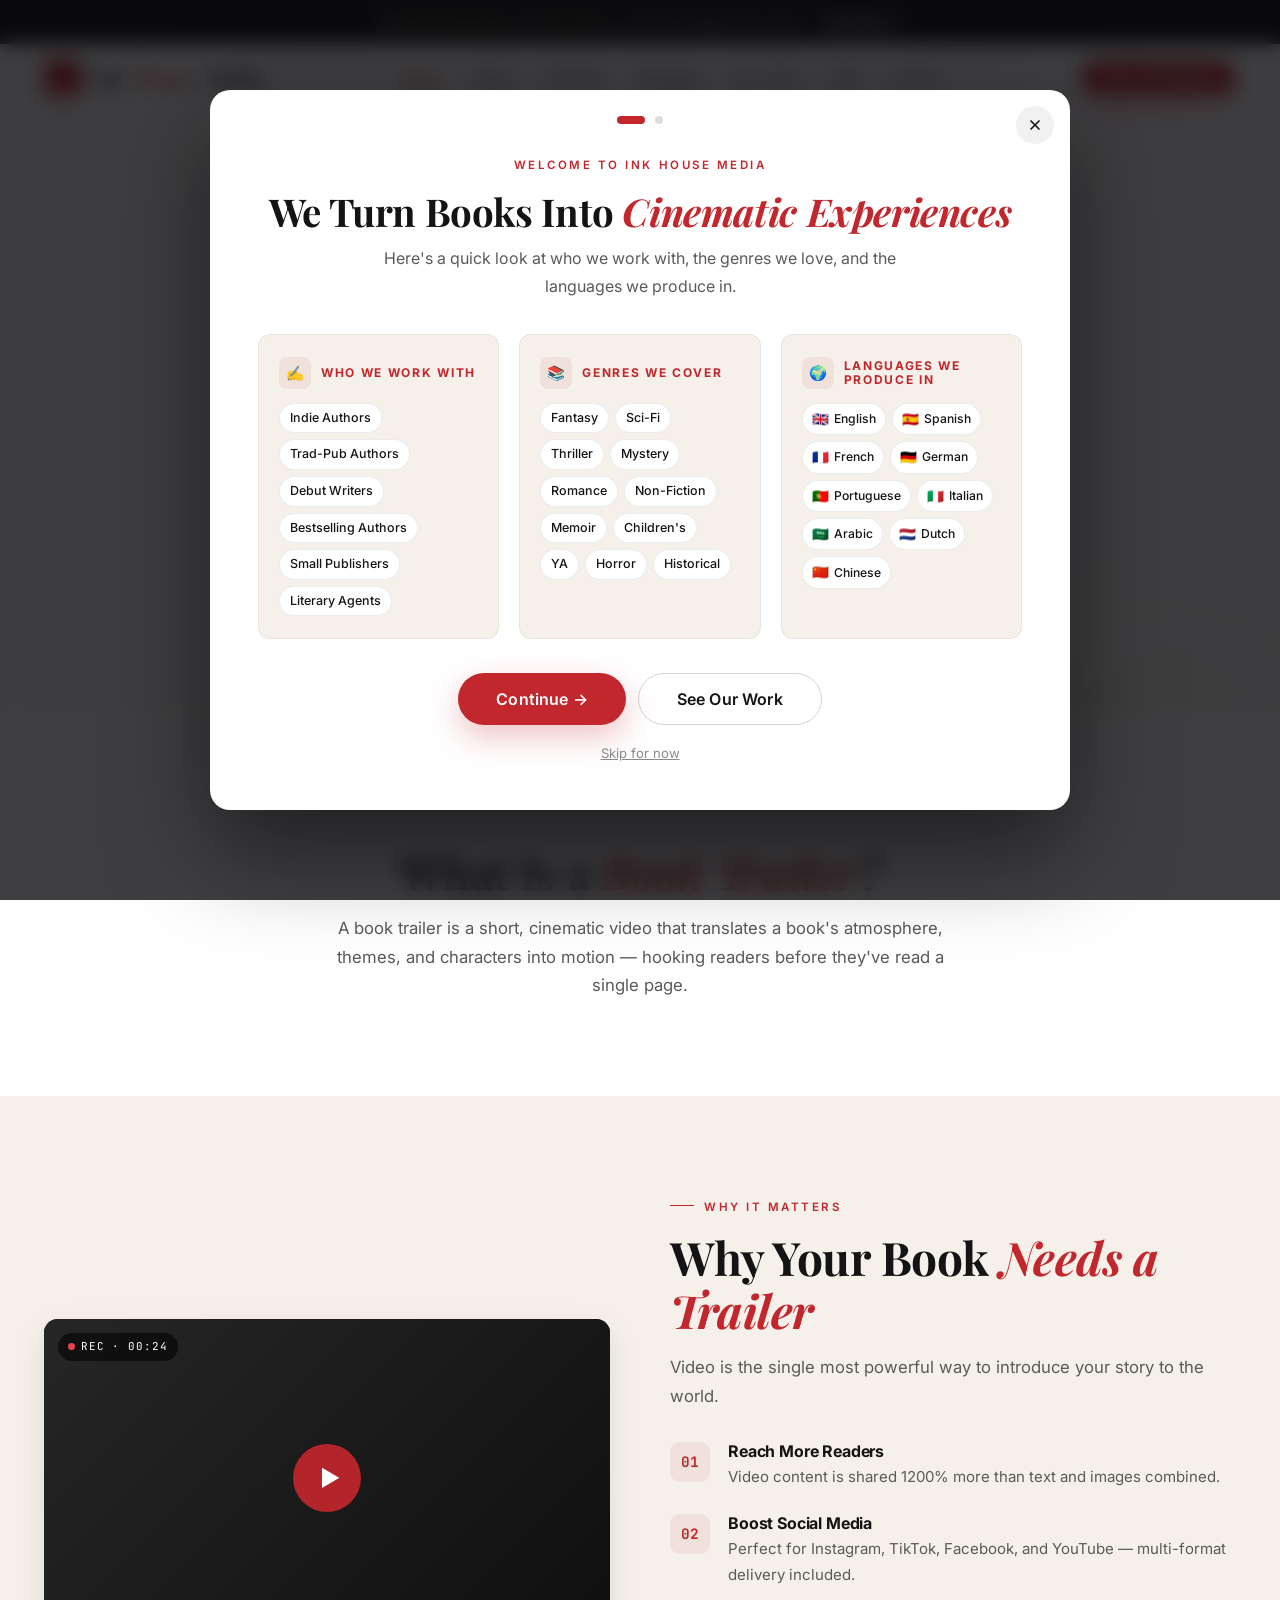
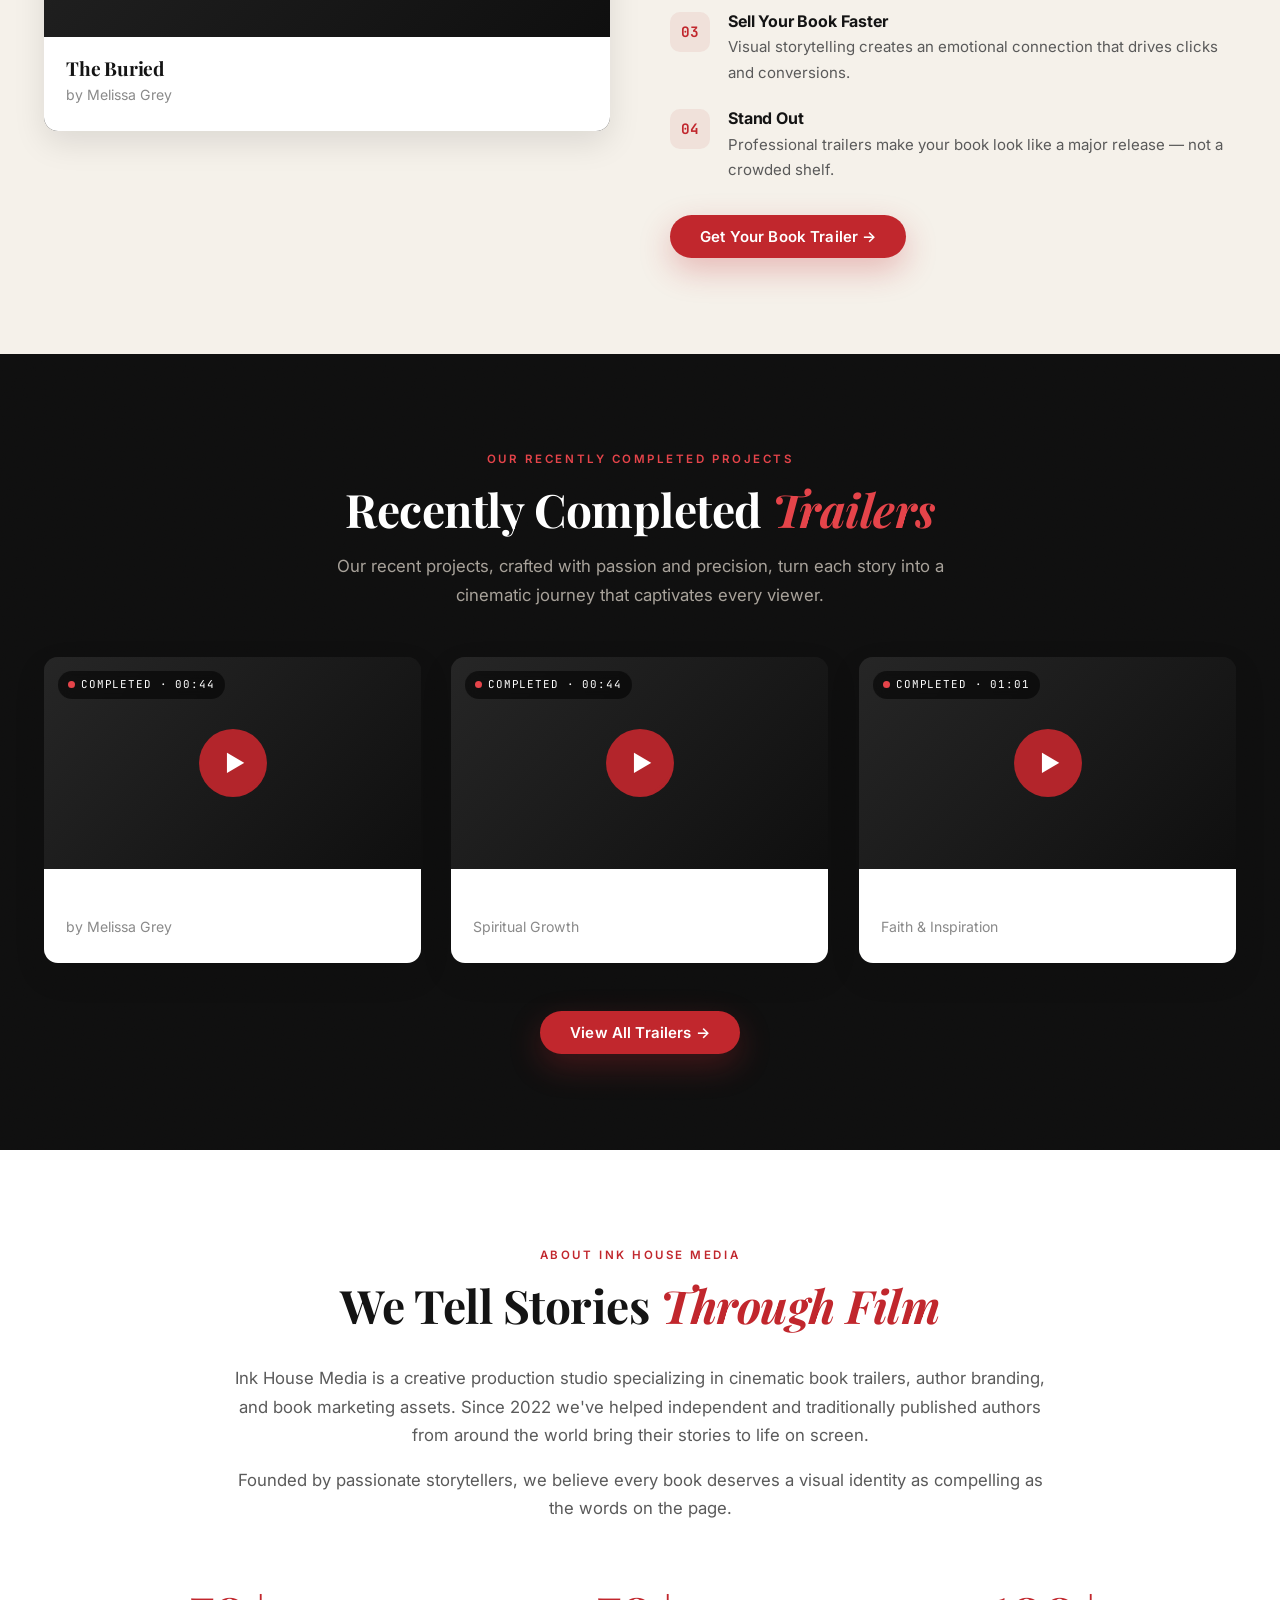
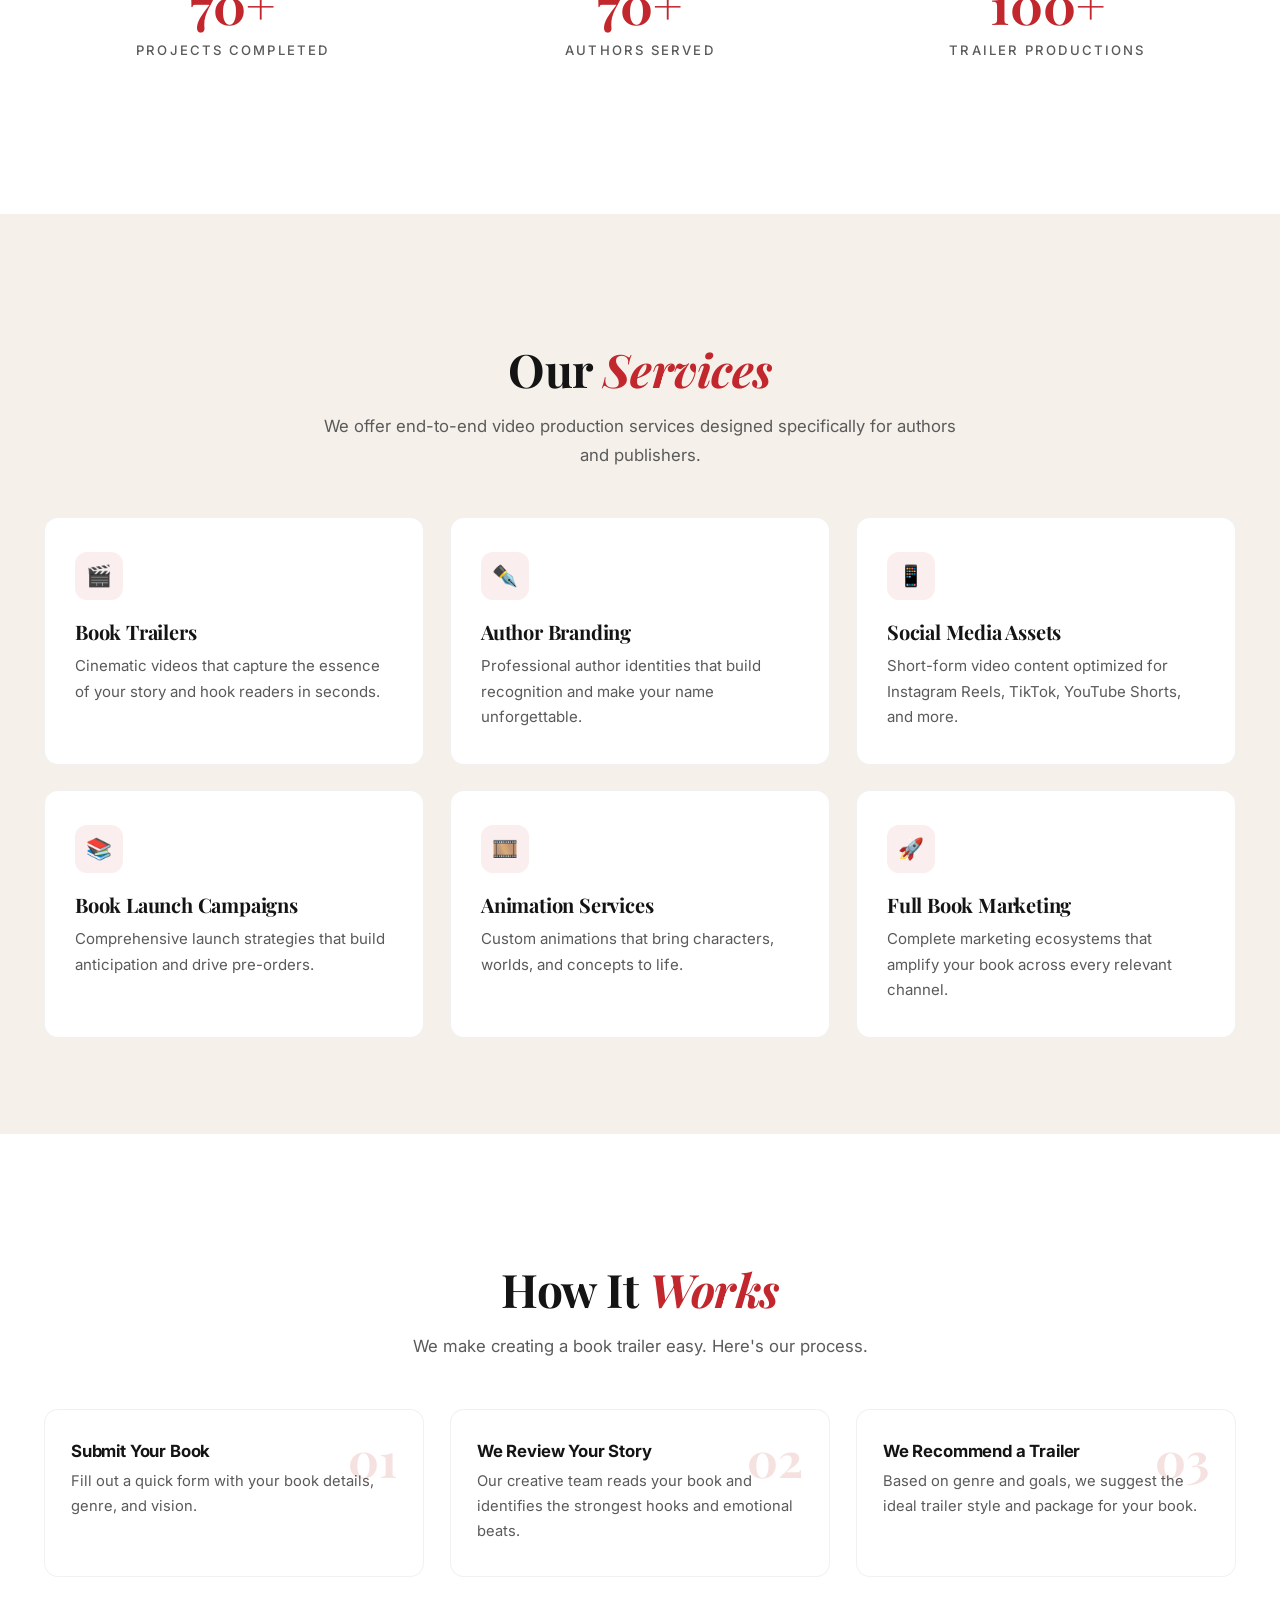
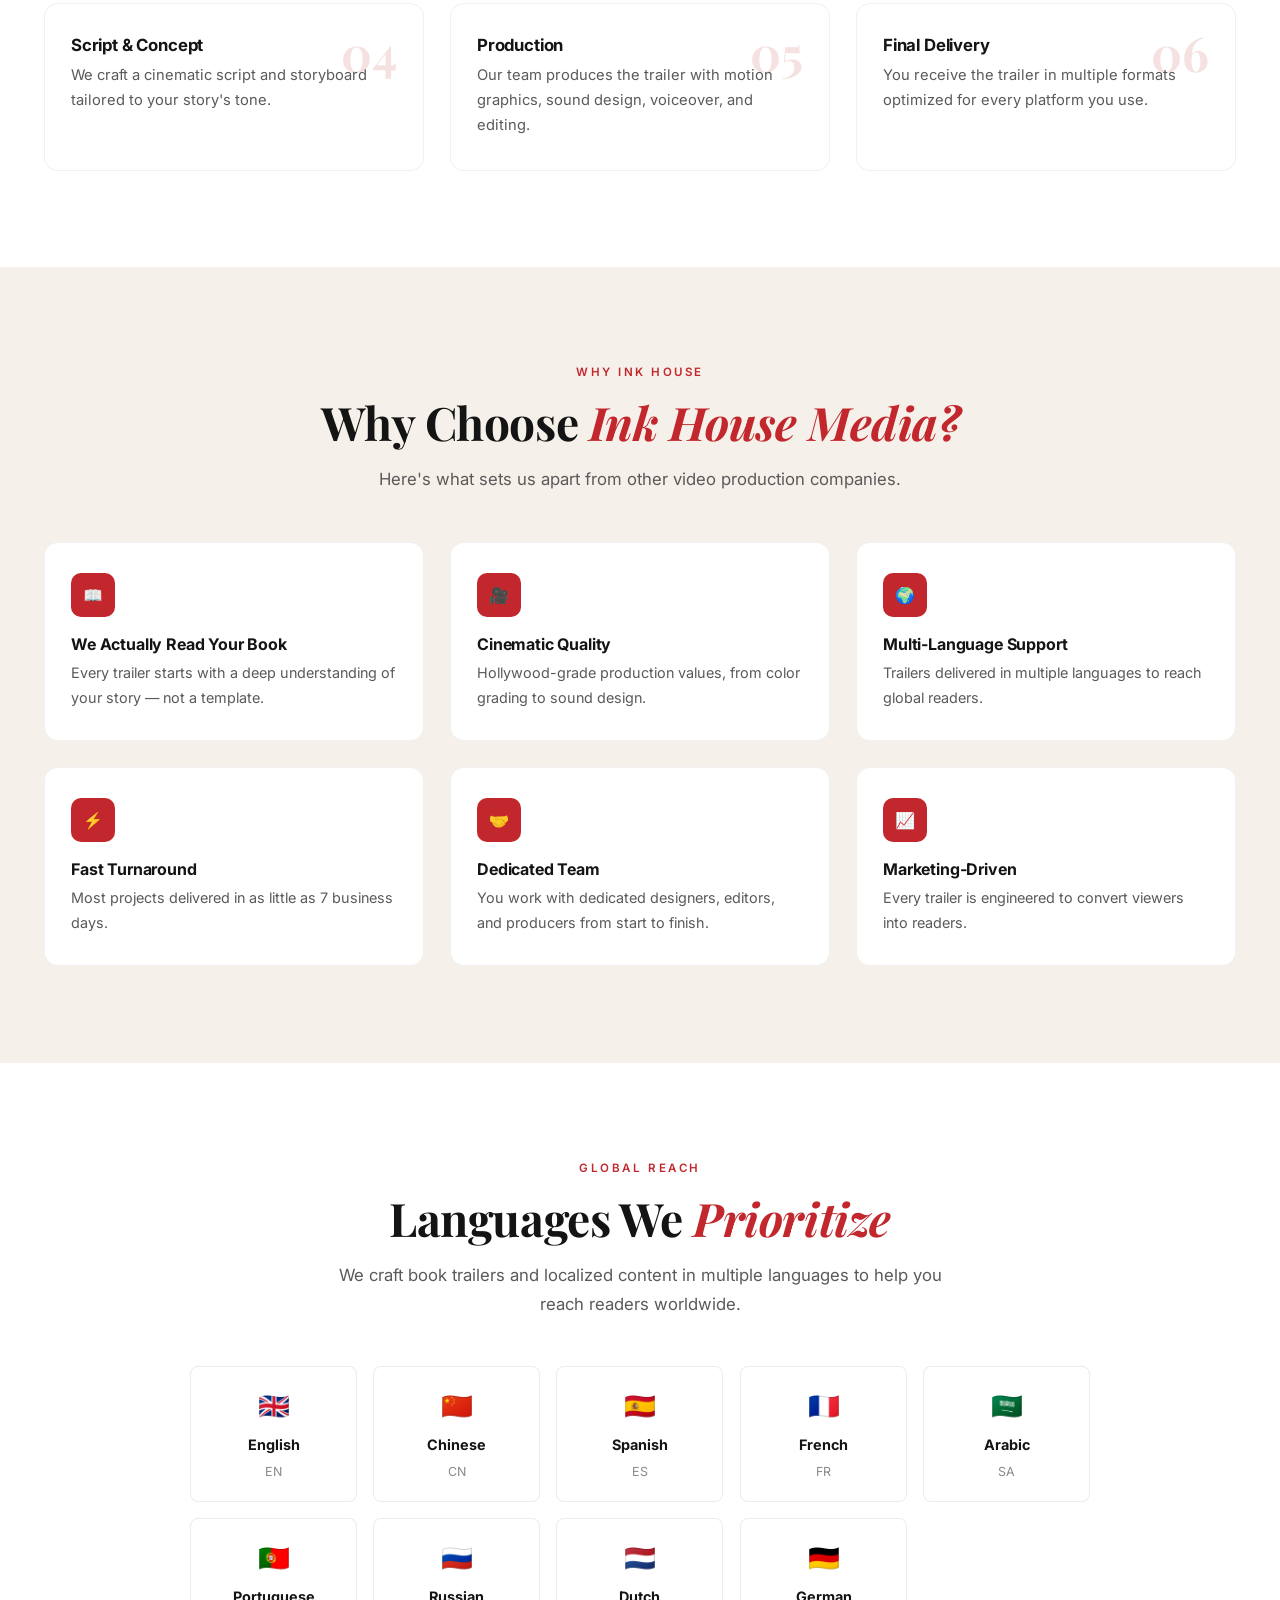
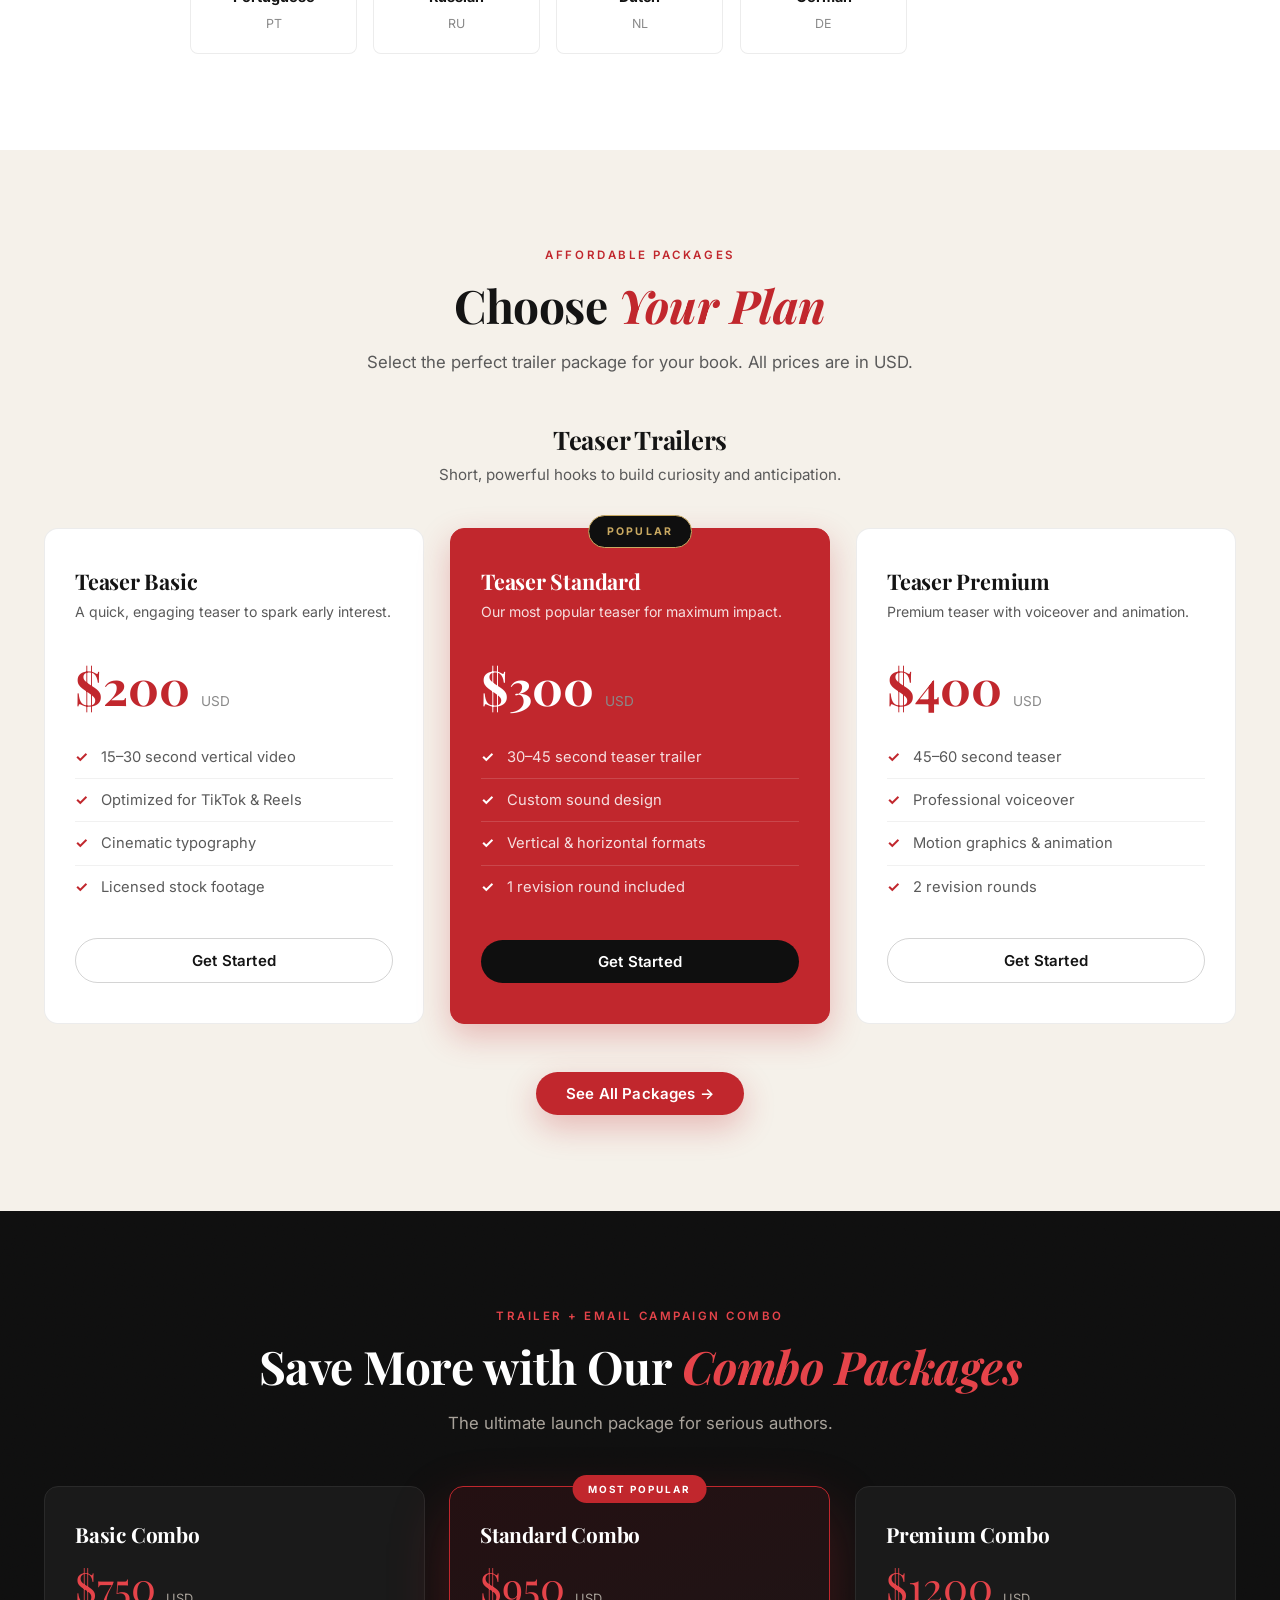
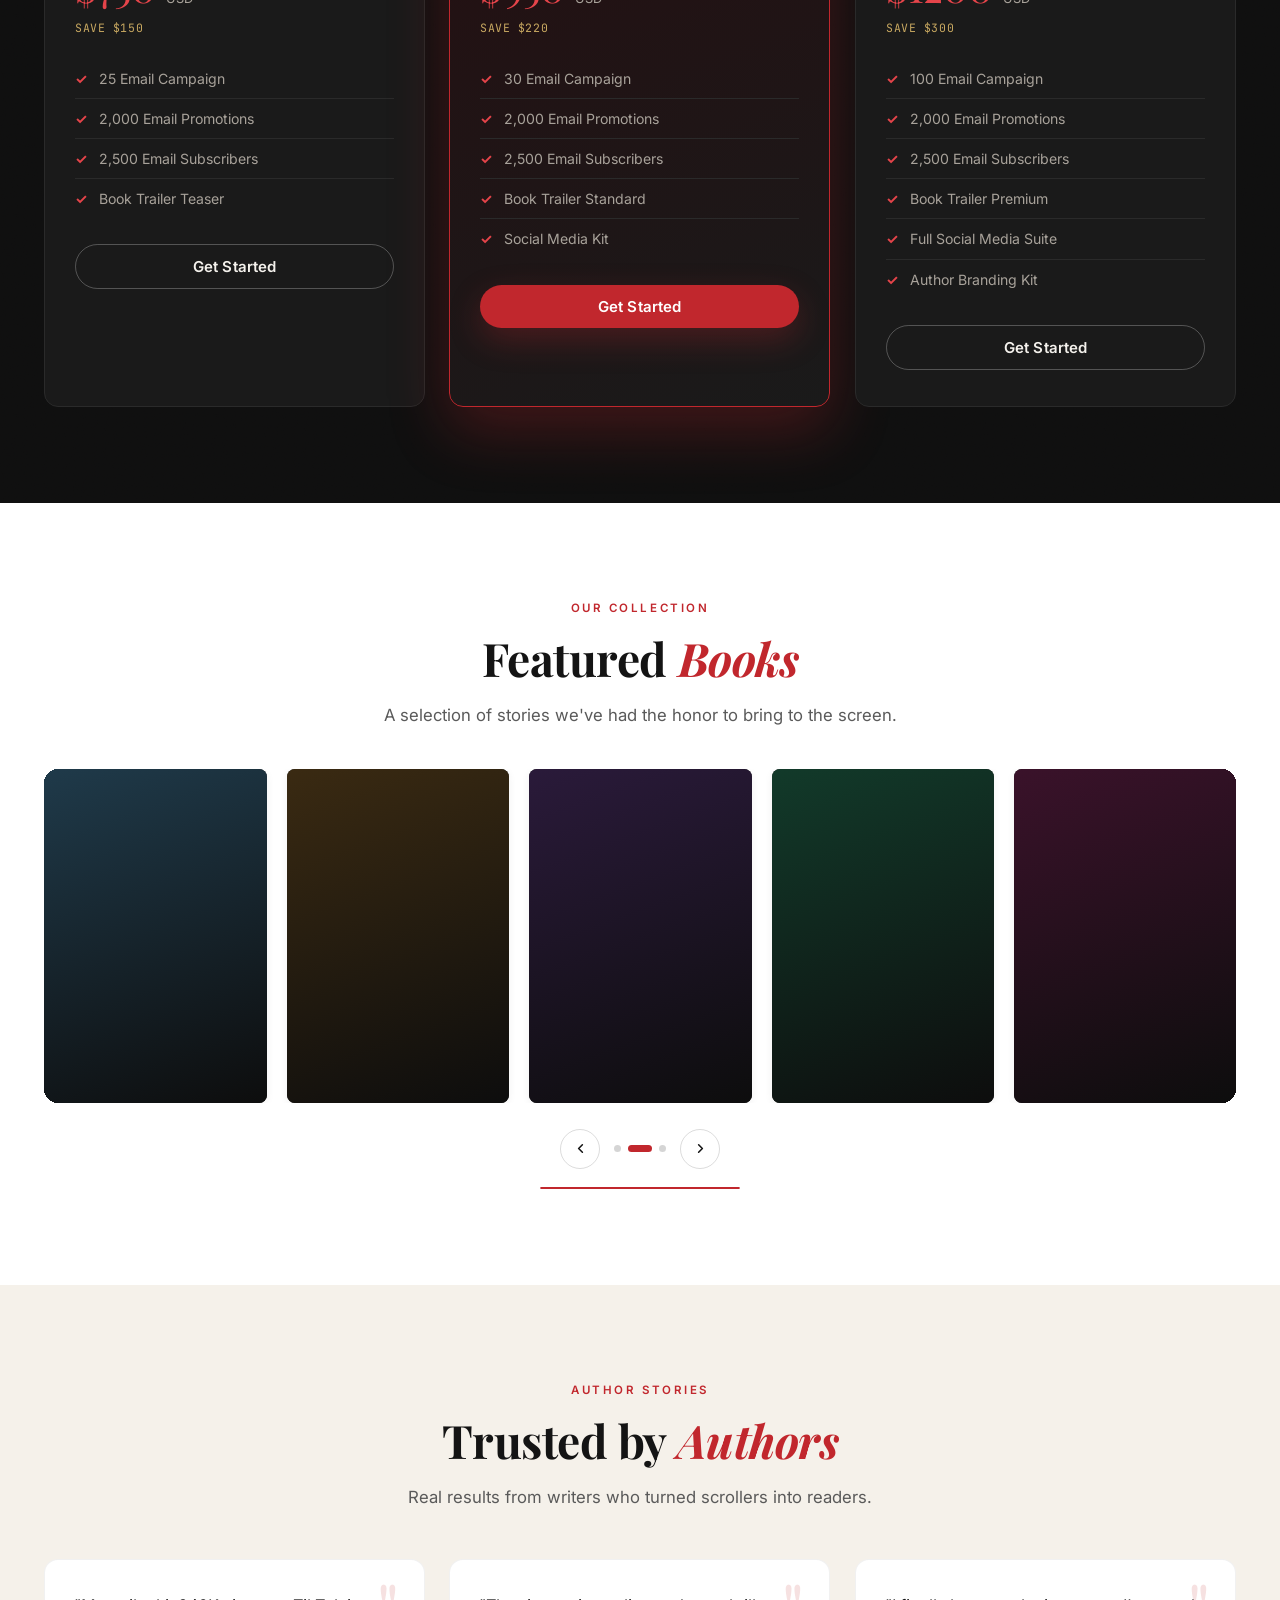
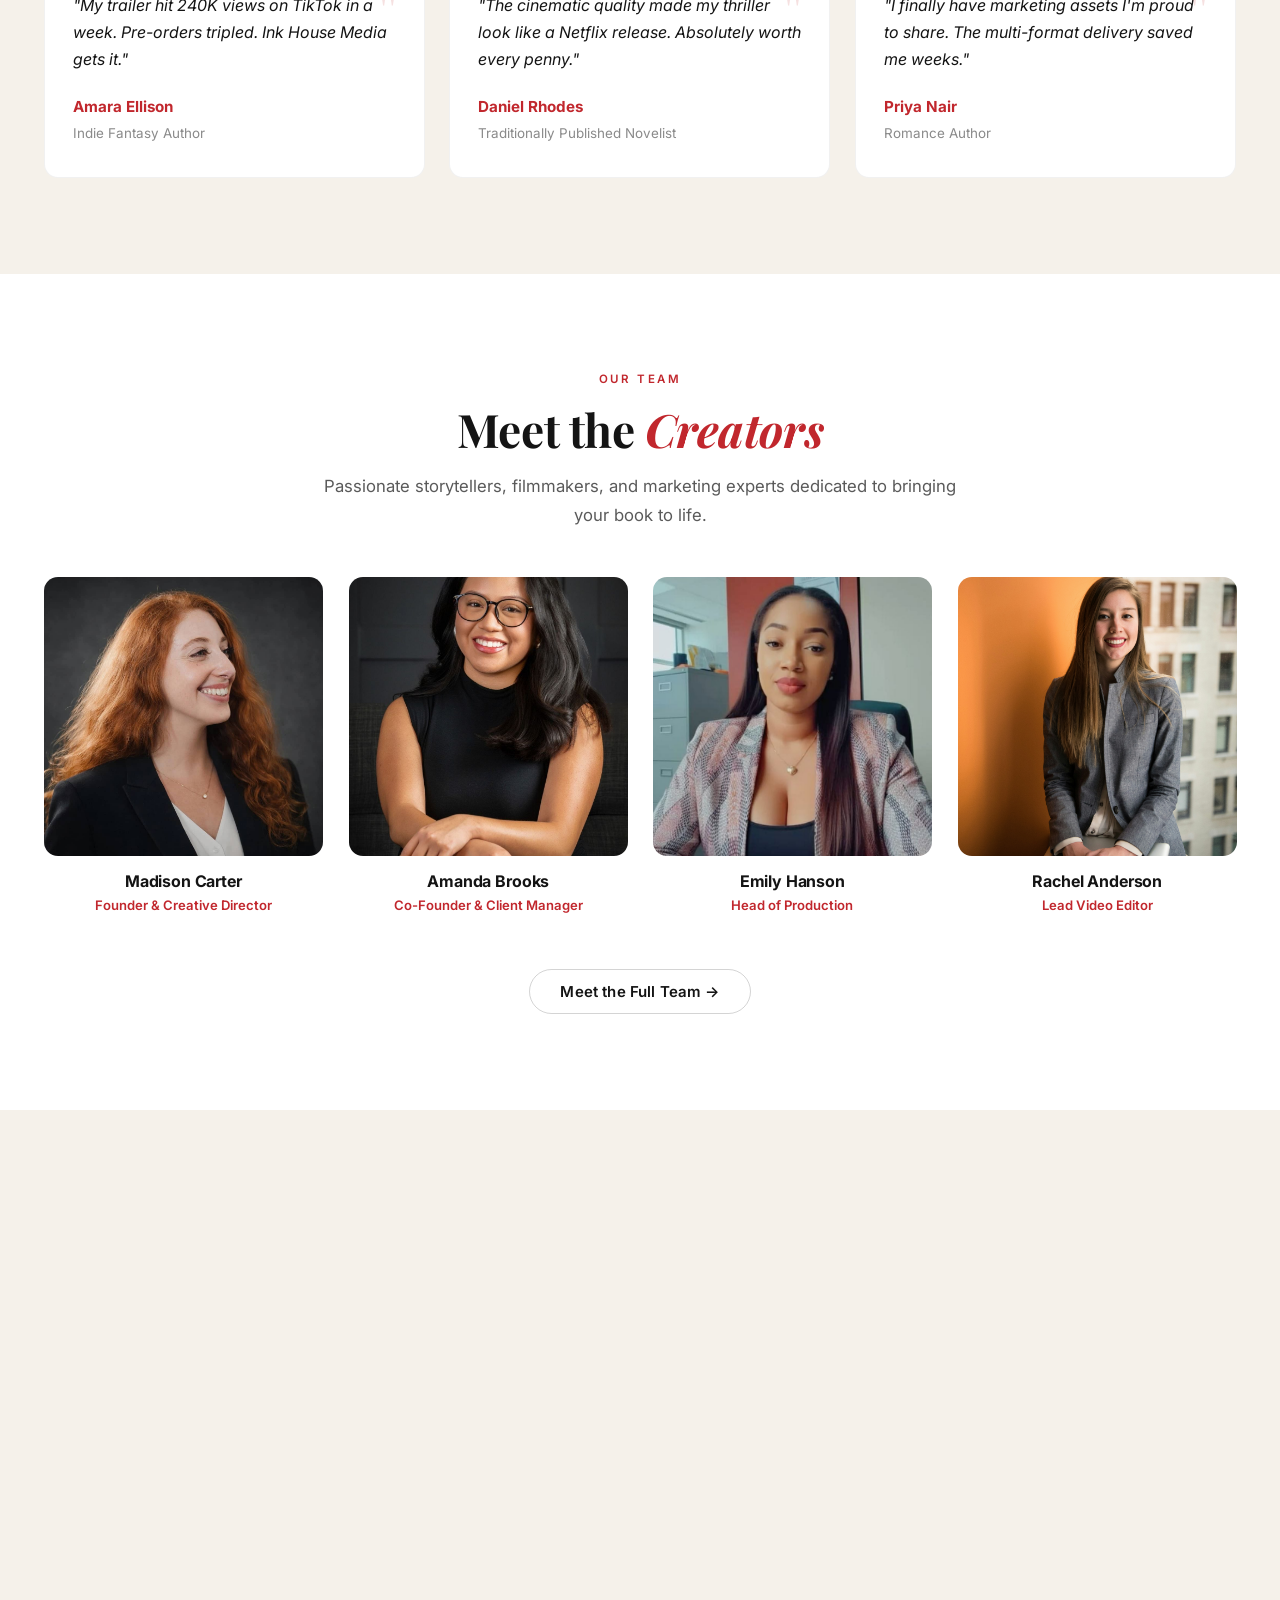
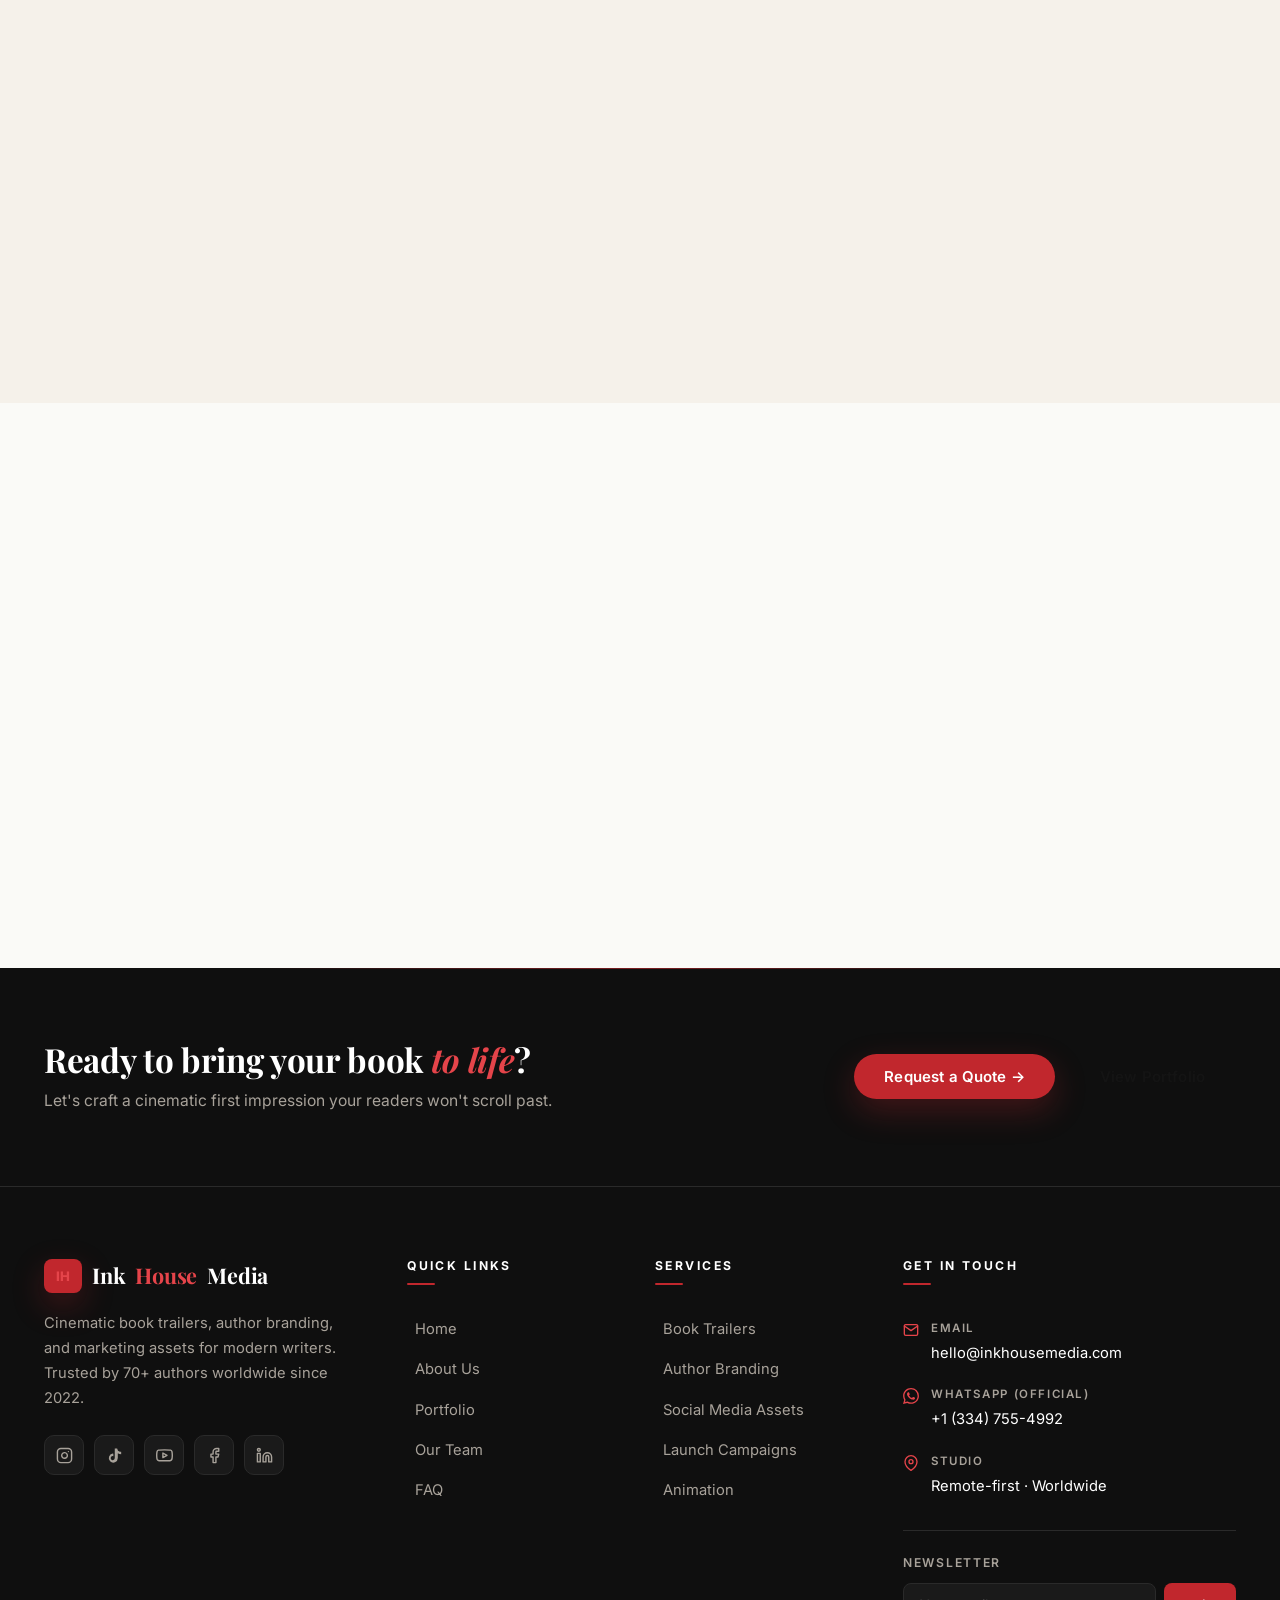
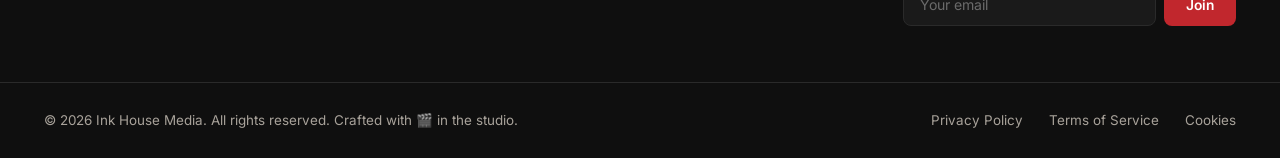
==== index.html @ 7e05810f "first commit" ====
<!DOCTYPE html>
<html lang="en">
<head>
  <meta charset="UTF-8">
  <meta name="viewport" content="width=device-width, initial-scale=1.0">
  <meta name="theme-color" content="#0F0F0F">

  <title>Ink House Media | Cinematic Book Trailers for Authors</title>
  <meta name="description" content="Ink House Media creates cinematic book trailers and marketing assets that turn passive scrollers into passionate readers. Trusted by 70+ authors worldwide since 2022.">
  <meta name="keywords" content="book trailers, book marketing, author branding, cinematic trailers, indie authors, book promotion, Ink House Media">

  <!-- Open Graph -->
  <meta property="og:title" content="Ink House Media | Cinematic Book Trailers">
  <meta property="og:description" content="Bring your book to life with cinematic trailers that turn readers into fans.">
  <meta property="og:type" content="website">
  <meta property="og:image" content="assets/images/og-cover.jpg">
  <meta property="og:site_name" content="Ink House Media">

  <!-- Twitter -->
  <meta name="twitter:card" content="summary_large_image">
  <meta name="twitter:title" content="Ink House Media | Cinematic Book Trailers">
  <meta name="twitter:description" content="Cinematic book trailers for modern authors.">

  <!-- Fonts -->
  <link rel="preconnect" href="https://fonts.googleapis.com">
  <link rel="preconnect" href="https://fonts.gstatic.com" crossorigin>
  <link href="https://fonts.googleapis.com/css2?family=Inter:wght@400;500;600;700&family=JetBrains+Mono:wght@400;600&family=Playfair+Display:ital,wght@0,600;0,700;1,600;1,700&display=swap" rel="stylesheet">

  <!-- Styles -->
  <link rel="stylesheet" href="css/style.css">

  <!-- Favicon -->
  <link rel="icon" type="image/svg+xml" href="data:image/svg+xml,%3Csvg xmlns='http://www.w3.org/2000/svg' viewBox='0 0 32 32'%3E%3Crect width='32' height='32' rx='7' fill='%23C1272D'/%3E%3Ctext x='50%25' y='54%25' text-anchor='middle' dominant-baseline='middle' font-family='Georgia,serif' font-size='18' font-weight='700' fill='white'%3EIH%3C/text%3E%3C/svg%3E">
</head>
<body>

  <!-- ============================================================
       WELCOME POPUP — Two-step
       ============================================================ -->
  <div class="popup" id="welcomePopup" role="dialog" aria-modal="true" aria-labelledby="popupTitle1" hidden>

    <div class="popup__modal" id="popupStep1">
      <button class="popup__close" type="button" aria-label="Close" data-popup-close>
        <svg viewBox="0 0 24 24" fill="none" stroke="currentColor" stroke-width="2.5" stroke-linecap="round" stroke-linejoin="round"><line x1="18" y1="6" x2="6" y2="18"/><line x1="6" y1="6" x2="18" y2="18"/></svg>
      </button>

      <div class="popup__steps">
        <div class="popup__step-dot active"></div>
        <div class="popup__step-dot"></div>
      </div>

      <div class="popup__body">
        <span class="eyebrow eyebrow--center">Welcome to Ink House Media</span>
        <h2 class="popup__title" id="popupTitle1">
          We Turn Books Into <em>Cinematic Experiences</em>
        </h2>
        <p class="popup__lead">
          Here's a quick look at who we work with, the genres we love, and the languages we produce in.
        </p>

        <div class="popup__audience">

          <div class="popup__col">
            <div class="popup__col-head">
              <div class="popup__col-icon" aria-hidden="true">✍️</div>
              <h4>Who We Work With</h4>
            </div>
            <div class="popup__tags">
              <span class="popup__tag">Indie Authors</span>
              <span class="popup__tag">Trad-Pub Authors</span>
              <span class="popup__tag">Debut Writers</span>
              <span class="popup__tag">Bestselling Authors</span>
              <span class="popup__tag">Small Publishers</span>
              <span class="popup__tag">Literary Agents</span>
            </div>
          </div>

          <div class="popup__col">
            <div class="popup__col-head">
              <div class="popup__col-icon" aria-hidden="true">📚</div>
              <h4>Genres We Cover</h4>
            </div>
            <div class="popup__tags">
              <span class="popup__tag">Fantasy</span>
              <span class="popup__tag">Sci-Fi</span>
              <span class="popup__tag">Thriller</span>
              <span class="popup__tag">Mystery</span>
              <span class="popup__tag">Romance</span>
              <span class="popup__tag">Non-Fiction</span>
              <span class="popup__tag">Memoir</span>
              <span class="popup__tag">Children's</span>
              <span class="popup__tag">YA</span>
              <span class="popup__tag">Horror</span>
              <span class="popup__tag">Historical</span>
            </div>
          </div>

          <div class="popup__col">
            <div class="popup__col-head">
              <div class="popup__col-icon" aria-hidden="true">🌍</div>
              <h4>Languages We Produce In</h4>
            </div>
            <div class="popup__langs">
              <span class="popup__lang"><span>🇬🇧</span> English</span>
              <span class="popup__lang"><span>🇪🇸</span> Spanish</span>
              <span class="popup__lang"><span>🇫🇷</span> French</span>
              <span class="popup__lang"><span>🇩🇪</span> German</span>
              <span class="popup__lang"><span>🇵🇹</span> Portuguese</span>
              <span class="popup__lang"><span>🇮🇹</span> Italian</span>
              <span class="popup__lang"><span>🇸🇦</span> Arabic</span>
              <span class="popup__lang"><span>🇳🇱</span> Dutch</span>
              <span class="popup__lang"><span>🇨🇳</span> Chinese</span>
            </div>
          </div>

        </div>

        <div class="popup__actions">
          <button type="button" class="btn btn--primary btn--lg" data-popup-next>
            Continue →
          </button>
          <a href="portfolio.html" class="btn btn--ghost btn--lg">
            See Our Work
          </a>
        </div>

        <button type="button" class="popup__skip" data-popup-close>
          Skip for now
        </button>
      </div>
    </div>

    <div class="popup__modal popup__modal--dark" id="popupStep2" style="display:none;">
      <button class="popup__close" type="button" aria-label="Close" data-popup-close>
        <svg viewBox="0 0 24 24" fill="none" stroke="currentColor" stroke-width="2.5" stroke-linecap="round" stroke-linejoin="round"><line x1="18" y1="6" x2="6" y2="18"/><line x1="6" y1="6" x2="18" y2="18"/></svg>
      </button>

      <div class="popup__steps">
        <div class="popup__step-dot"></div>
        <div class="popup__step-dot active"></div>
      </div>

      <div class="popup__body">
        <span class="popup__discount-badge">Limited-Time Offer</span>
        <h2 class="popup__title">
          Save <em>20%</em> On Any Combo Package
        </h2>

        <div class="popup__discount">20<sup>%</sup></div>

        <p class="popup__lead">
          Bundle a cinematic book trailer with a full email marketing campaign — and save up to <strong style="color:#fff;">$300</strong> on your launch.
        </p>

        <div class="popup__coupon" aria-label="Coupon code">
          <span>USE CODE:</span>
          <strong id="couponCode">COMBO20</strong>
          <button type="button" class="popup__coupon-copy" data-copy-coupon>Copy</button>
        </div>

        <p class="popup__meta">
          Valid through <strong id="promoExpiry">the end of this month</strong>. Mention the code when you get in touch.
        </p>

        <div class="popup__actions">
          <a href="services.html#combos" class="btn btn--primary btn--lg">
            Claim This Offer →
          </a>
          <a href="contact.html" class="btn btn--ghost btn--lg">
            Talk to Us
          </a>
        </div>

        <button type="button" class="popup__skip" data-popup-close>
          No thanks
        </button>
      </div>
    </div>

  </div>
  <!-- ============================================================
       /WELCOME POPUP
       ============================================================ -->

  <!-- ============================================================
       ANNOUNCEMENT BAR
       ============================================================ -->
  <div class="announce">
    <span>🎬 <strong>Book Campaigns:</strong> Get <strong>20% off</strong> our combo packages this month</span>
    <a href="services.html#combos">Order Now →</a>
  </div>

  <!-- ============================================================
       HEADER
       ============================================================ -->
  <header class="site-header">
    <div class="header-inner">
      <a href="index.html" class="logo" aria-label="Ink House Media — Home">
        <span class="logo__mark">IH</span> Ink<span>House</span> Media
      </a>

      <button class="nav-toggle" aria-label="Toggle navigation" aria-expanded="false">☰</button>

      <nav class="main-nav" aria-label="Primary">
        <a href="index.html">Home</a>
        <a href="about.html">About</a>
        <a href="portfolio.html">Portfolio</a>
        <a href="services.html">Packages</a>
        <a href="team.html">Our Team</a>
        <a href="faq.html">FAQ</a>
        <a href="contact.html">Contact</a>
      </nav>

      <div class="header-cta">
        <a href="contact.html" class="btn btn--primary btn--sm">Get a Free Quote</a>
      </div>
    </div>
  </header>

  <!-- ============================================================
       HERO
       ============================================================ -->
  <section class="hero">
    <span class="eyebrow eyebrow--center">Cinematic Book Marketing</span>
    <h1>Bring Your <em>Book</em><br>to Life</h1>
    <p>Professional book trailers and author branding that turn pages into pictures — and scrollers into readers.</p>
    <div class="hero-ctas">
      <a href="contact.html" class="btn btn--primary btn--lg">Get Started →</a>
      <a href="portfolio.html" class="btn btn--ghost btn--lg">View Our Work</a>
    </div>
  </section>

  <!-- ============================================================
       WHAT IS A BOOK TRAILER
       ============================================================ -->
  <section class="section--paper">
    <div class="container center">
      <span class="eyebrow eyebrow--center reveal">Learn More</span>
      <h2 class="section-title reveal">What Is a <em>Book Trailer</em>?</h2>
      <p class="section-sub reveal mx-auto">
        A book trailer is a short, cinematic video that translates a book's atmosphere, themes,
        and characters into motion — hooking readers before they've read a single page.
      </p>
    </div>
  </section>

  <!-- ============================================================
       WHY YOUR BOOK NEEDS A TRAILER
       ============================================================ -->
  <section class="section--cream">
    <div class="container" style="display:grid; grid-template-columns:1fr 1fr; gap:60px; align-items:center;">
      <div class="reveal">
        <div class="trailer-card" data-video="https://youtu.be/Y0bsjn9IAX8">
          <div class="trailer-card__media">
            <span class="rec-badge">REC · 00:24</span>
            <div class="trailer-card__play" aria-hidden="true">▶</div>
          </div>
          <div class="trailer-card__body">
            <h3>The Buried</h3>
            <p>by Melissa Grey</p>
          </div>
        </div>
      </div>

      <div class="reveal reveal--delay-1">
        <span class="eyebrow">Why It Matters</span>
        <h2 class="section-title">Why Your Book <em>Needs a Trailer</em></h2>
        <p class="section-sub mb-32">Video is the single most powerful way to introduce your story to the world.</p>

        <div class="benefit-list">
          <div class="benefit">
            <div class="benefit__num">01</div>
            <div>
              <h4>Reach More Readers</h4>
              <p>Video content is shared 1200% more than text and images combined.</p>
            </div>
          </div>
          <div class="benefit">
            <div class="benefit__num">02</div>
            <div>
              <h4>Boost Social Media</h4>
              <p>Perfect for Instagram, TikTok, Facebook, and YouTube — multi-format delivery included.</p>
            </div>
          </div>
          <div class="benefit">
            <div class="benefit__num">03</div>
            <div>
              <h4>Sell Your Book Faster</h4>
              <p>Visual storytelling creates an emotional connection that drives clicks and conversions.</p>
            </div>
          </div>
          <div class="benefit">
            <div class="benefit__num">04</div>
            <div>
              <h4>Stand Out</h4>
              <p>Professional trailers make your book look like a major release — not a crowded shelf.</p>
            </div>
          </div>
        </div>

        <a href="contact.html" class="btn btn--primary mt-32">Get Your Book Trailer →</a>
      </div>
    </div>
  </section>

  <!-- ============================================================
       RECENTLY COMPLETED TRAILERS (DARK)
       Videos play in-page via modal
       ============================================================ -->
  <section class="section--dark grain">
    <div class="container">
      <div class="center mb-48">
        <span class="eyebrow eyebrow--center reveal" style="color:var(--crimson-soft);">Our Recently Completed Projects</span>
        <h2 class="section-title reveal">Recently Completed <em style="color:var(--crimson-soft);">Trailers</em></h2>
        <p class="section-sub reveal mx-auto">
          Our recent projects, crafted with passion and precision, turn each story into a cinematic journey that captivates every viewer.
        </p>
      </div>

      <div class="video-grid">

        <!-- 1 — The Buried -->
        <div class="trailer-card reveal" data-genre="thriller" data-video="https://youtu.be/Y0bsjn9IAX8">
          <div class="trailer-card__media">
            <span class="rec-badge">Completed · 00:44</span>
            <div class="trailer-card__play" aria-hidden="true">▶</div>
          </div>
          <div class="trailer-card__body">
            <h3>The Buried</h3>
            <p>by Melissa Grey</p>
          </div>
        </div>

        <!-- 2 — From Stuck To Spiritually Reignited -->
        <div class="trailer-card reveal reveal--delay-1" data-genre="nonfiction" data-video="https://youtu.be/TFGkfTWPA3U">
          <div class="trailer-card__media">
            <span class="rec-badge">Completed · 00:44</span>
            <div class="trailer-card__play" aria-hidden="true">▶</div>
          </div>
          <div class="trailer-card__body">
            <h3>From Stuck To Spiritually Reignited</h3>
            <p>Spiritual Growth</p>
          </div>
        </div>

        <!-- 3 — The Lord Is Mindful Of Us -->
        <div class="trailer-card reveal reveal--delay-2" data-genre="nonfiction" data-video="https://youtu.be/LwoUCPkTu2g">
          <div class="trailer-card__media">
            <span class="rec-badge">Completed · 01:01</span>
            <div class="trailer-card__play" aria-hidden="true">▶</div>
          </div>
          <div class="trailer-card__body">
            <h3>The Lord Is Mindful Of Us</h3>
            <p>Faith &amp; Inspiration</p>
          </div>
        </div>

      </div>

      <div class="center mt-48">
        <a href="portfolio.html" class="btn btn--primary">View All Trailers →</a>
      </div>
    </div>
  </section>

  <!-- ============================================================
       ABOUT
       ============================================================ -->
  <section class="section--paper">
    <div class="container">
      <div class="center">
        <span class="eyebrow eyebrow--center reveal">About Ink House Media</span>
        <h2 class="section-title reveal">We Tell Stories <em>Through Film</em></h2>
      </div>

      <div class="reveal reveal--delay-1" style="max-width:820px; margin:32px auto 0; text-align:center; color:var(--ink-muted); font-size:1.05rem; line-height:1.75;">
        <p class="mb-16">
          Ink House Media is a creative production studio specializing in cinematic book trailers,
          author branding, and book marketing assets. Since 2022 we've helped independent and
          traditionally published authors from around the world bring their stories to life on screen.
        </p>
        <p>
          Founded by passionate storytellers, we believe every book deserves a visual identity
          as compelling as the words on the page.
        </p>
      </div>

      <div class="stats-row reveal reveal--delay-2">
        <div class="stat">
          <div class="stat__num">70+</div>
          <div class="stat__label">Projects Completed</div>
        </div>
        <div class="stat">
          <div class="stat__num">70+</div>
          <div class="stat__label">Authors Served</div>
        </div>
        <div class="stat">
          <div class="stat__num">100+</div>
          <div class="stat__label">Trailer Productions</div>
        </div>
      </div>
    </div>
  </section>

  <!-- ============================================================
       SERVICES
       ============================================================ -->
  <section class="section--cream">
    <div class="container">
      <div class="center mb-48">
        <span class="eyebrow eyebrow--center reveal">What We Do</span>
        <h2 class="section-title reveal">Our <em>Services</em></h2>
        <p class="section-sub reveal mx-auto">We offer end-to-end video production services designed specifically for authors and publishers.</p>
      </div>

      <div class="services-grid">
        <div class="service-card reveal">
          <div class="service-card__icon" aria-hidden="true">🎬</div>
          <h3>Book Trailers</h3>
          <p>Cinematic videos that capture the essence of your story and hook readers in seconds.</p>
        </div>
        <div class="service-card reveal reveal--delay-1">
          <div class="service-card__icon" aria-hidden="true">✒️</div>
          <h3>Author Branding</h3>
          <p>Professional author identities that build recognition and make your name unforgettable.</p>
        </div>
        <div class="service-card reveal reveal--delay-2">
          <div class="service-card__icon" aria-hidden="true">📱</div>
          <h3>Social Media Assets</h3>
          <p>Short-form video content optimized for Instagram Reels, TikTok, YouTube Shorts, and more.</p>
        </div>
        <div class="service-card reveal">
          <div class="service-card__icon" aria-hidden="true">📚</div>
          <h3>Book Launch Campaigns</h3>
          <p>Comprehensive launch strategies that build anticipation and drive pre-orders.</p>
        </div>
        <div class="service-card reveal reveal--delay-1">
          <div class="service-card__icon" aria-hidden="true">🎞️</div>
          <h3>Animation Services</h3>
          <p>Custom animations that bring characters, worlds, and concepts to life.</p>
        </div>
        <div class="service-card reveal reveal--delay-2">
          <div class="service-card__icon" aria-hidden="true">🚀</div>
          <h3>Full Book Marketing</h3>
          <p>Complete marketing ecosystems that amplify your book across every relevant channel.</p>
        </div>
      </div>
    </div>
  </section>

  <!-- ============================================================
       HOW IT WORKS
       ============================================================ -->
  <section class="section--paper">
    <div class="container">
      <div class="center mb-48">
        <span class="eyebrow eyebrow--center reveal">Simple Process</span>
        <h2 class="section-title reveal">How It <em>Works</em></h2>
        <p class="section-sub reveal mx-auto">We make creating a book trailer easy. Here's our process.</p>
      </div>

      <div class="steps-grid">
        <div class="step reveal">
          <span class="step__num">01</span>
          <h4>Submit Your Book</h4>
          <p>Fill out a quick form with your book details, genre, and vision.</p>
        </div>
        <div class="step reveal reveal--delay-1">
          <span class="step__num">02</span>
          <h4>We Review Your Story</h4>
          <p>Our creative team reads your book and identifies the strongest hooks and emotional beats.</p>
        </div>
        <div class="step reveal reveal--delay-2">
          <span class="step__num">03</span>
          <h4>We Recommend a Trailer</h4>
          <p>Based on genre and goals, we suggest the ideal trailer style and package for your book.</p>
        </div>
        <div class="step reveal">
          <span class="step__num">04</span>
          <h4>Script &amp; Concept</h4>
          <p>We craft a cinematic script and storyboard tailored to your story's tone.</p>
        </div>
        <div class="step reveal reveal--delay-1">
          <span class="step__num">05</span>
          <h4>Production</h4>
          <p>Our team produces the trailer with motion graphics, sound design, voiceover, and editing.</p>
        </div>
        <div class="step reveal reveal--delay-2">
          <span class="step__num">06</span>
          <h4>Final Delivery</h4>
          <p>You receive the trailer in multiple formats optimized for every platform you use.</p>
        </div>
      </div>
    </div>
  </section>

  <!-- ============================================================
       WHY CHOOSE
       ============================================================ -->
  <section class="section--cream">
    <div class="container">
      <div class="center mb-48">
        <span class="eyebrow eyebrow--center reveal">Why Ink House</span>
        <h2 class="section-title reveal">Why Choose <em>Ink House Media?</em></h2>
        <p class="section-sub reveal mx-auto">Here's what sets us apart from other video production companies.</p>
      </div>

      <div class="why-grid">
        <div class="why-card reveal">
          <div class="why-card__icon" aria-hidden="true">📖</div>
          <h4>We Actually Read Your Book</h4>
          <p>Every trailer starts with a deep understanding of your story — not a template.</p>
        </div>
        <div class="why-card reveal reveal--delay-1">
          <div class="why-card__icon" aria-hidden="true">🎥</div>
          <h4>Cinematic Quality</h4>
          <p>Hollywood-grade production values, from color grading to sound design.</p>
        </div>
        <div class="why-card reveal reveal--delay-2">
          <div class="why-card__icon" aria-hidden="true">🌍</div>
          <h4>Multi-Language Support</h4>
          <p>Trailers delivered in multiple languages to reach global readers.</p>
        </div>
        <div class="why-card reveal">
          <div class="why-card__icon" aria-hidden="true">⚡</div>
          <h4>Fast Turnaround</h4>
          <p>Most projects delivered in as little as 7 business days.</p>
        </div>
        <div class="why-card reveal reveal--delay-1">
          <div class="why-card__icon" aria-hidden="true">🤝</div>
          <h4>Dedicated Team</h4>
          <p>You work with dedicated designers, editors, and producers from start to finish.</p>
        </div>
        <div class="why-card reveal reveal--delay-2">
          <div class="why-card__icon" aria-hidden="true">📈</div>
          <h4>Marketing-Driven</h4>
          <p>Every trailer is engineered to convert viewers into readers.</p>
        </div>
      </div>
    </div>
  </section>

  <!-- ============================================================
       LANGUAGES
       ============================================================ -->
  <section class="section--paper">
    <div class="container">
      <div class="center mb-48">
        <span class="eyebrow eyebrow--center reveal">Global Reach</span>
        <h2 class="section-title reveal">Languages We <em>Prioritize</em></h2>
        <p class="section-sub reveal mx-auto">We craft book trailers and localized content in multiple languages to help you reach readers worldwide.</p>
      </div>

      <div class="lang-grid">
        <div class="lang-card reveal"><div class="flag">🇬🇧</div><strong>English</strong><small>EN</small></div>
        <div class="lang-card reveal reveal--delay-1"><div class="flag">🇨🇳</div><strong>Chinese</strong><small>CN</small></div>
        <div class="lang-card reveal reveal--delay-2"><div class="flag">🇪🇸</div><strong>Spanish</strong><small>ES</small></div>
        <div class="lang-card reveal reveal--delay-3"><div class="flag">🇫🇷</div><strong>French</strong><small>FR</small></div>
        <div class="lang-card reveal"><div class="flag">🇸🇦</div><strong>Arabic</strong><small>SA</small></div>
        <div class="lang-card reveal reveal--delay-1"><div class="flag">🇵🇹</div><strong>Portuguese</strong><small>PT</small></div>
        <div class="lang-card reveal reveal--delay-2"><div class="flag">🇷🇺</div><strong>Russian</strong><small>RU</small></div>
        <div class="lang-card reveal reveal--delay-3"><div class="flag">🇳🇱</div><strong>Dutch</strong><small>NL</small></div>
        <div class="lang-card reveal"><div class="flag">🇩🇪</div><strong>German</strong><small>DE</small></div>
      </div>
    </div>
  </section>

  <!-- ============================================================
       PRICING TEASER — UPDATED PRICES
       ============================================================ -->
  <section class="section--cream">
    <div class="container">
      <div class="center mb-48">
        <span class="eyebrow eyebrow--center reveal">Affordable Packages</span>
        <h2 class="section-title reveal">Choose <em>Your Plan</em></h2>
        <p class="section-sub reveal mx-auto">Select the perfect trailer package for your book. All prices are in USD.</p>
      </div>

      <div class="pricing-group">
        <h3 class="pricing-group__title reveal">Teaser Trailers</h3>
        <p class="pricing-group__sub reveal">Short, powerful hooks to build curiosity and anticipation.</p>

        <div class="pricing-grid">
          <div class="price-card reveal">
            <h3 class="price-card__name">Teaser Basic</h3>
            <p class="price-card__desc">A quick, engaging teaser to spark early interest.</p>
            <div class="price-card__price">$200 <small>USD</small></div>
            <ul class="price-card__features">
              <li>15–30 second vertical video</li>
              <li>Optimized for TikTok &amp; Reels</li>
              <li>Cinematic typography</li>
              <li>Licensed stock footage</li>
            </ul>
            <a href="contact.html" class="btn btn--ghost btn--block">Get Started</a>
          </div>

          <div class="price-card featured reveal reveal--delay-1">
            <h3 class="price-card__name">Teaser Standard</h3>
            <p class="price-card__desc">Our most popular teaser for maximum impact.</p>
            <div class="price-card__price">$300 <small>USD</small></div>
            <ul class="price-card__features">
              <li>30–45 second teaser trailer</li>
              <li>Custom sound design</li>
              <li>Vertical &amp; horizontal formats</li>
              <li>1 revision round included</li>
            </ul>
            <a href="contact.html" class="btn btn--dark btn--block">Get Started</a>
          </div>

          <div class="price-card reveal reveal--delay-2">
            <h3 class="price-card__name">Teaser Premium</h3>
            <p class="price-card__desc">Premium teaser with voiceover and animation.</p>
            <div class="price-card__price">$400 <small>USD</small></div>
            <ul class="price-card__features">
              <li>45–60 second teaser</li>
              <li>Professional voiceover</li>
              <li>Motion graphics &amp; animation</li>
              <li>2 revision rounds</li>
            </ul>
            <a href="contact.html" class="btn btn--ghost btn--block">Get Started</a>
          </div>
        </div>
      </div>

      <div class="center mt-48">
        <a href="services.html" class="btn btn--primary">See All Packages →</a>
      </div>
    </div>
  </section>

  <!-- ============================================================
       COMBO PACKAGES (DARK) — UPDATED PRICES
       ============================================================ -->
  <section class="section--dark grain" id="combos">
    <div class="container">
      <div class="center mb-48">
        <span class="eyebrow eyebrow--center reveal" style="color:var(--crimson-soft);">Trailer + Email Campaign Combo</span>
        <h2 class="section-title reveal">Save More with Our <em style="color:var(--crimson-soft);">Combo Packages</em></h2>
        <p class="section-sub reveal mx-auto">The ultimate launch package for serious authors.</p>
      </div>

      <div class="combo-grid">
        <div class="combo-card reveal">
          <h3>Basic Combo</h3>
          <div class="combo-price">$750 <small>USD</small></div>
          <span class="combo-save">SAVE $150</span>
          <ul>
            <li>25 Email Campaign</li>
            <li>2,000 Email Promotions</li>
            <li>2,500 Email Subscribers</li>
            <li>Book Trailer Teaser</li>
          </ul>
          <a href="contact.html" class="btn btn--ghost btn--block">Get Started</a>
        </div>

        <div class="combo-card featured reveal reveal--delay-1">
          <h3>Standard Combo</h3>
          <div class="combo-price">$950 <small>USD</small></div>
          <span class="combo-save">SAVE $220</span>
          <ul>
            <li>30 Email Campaign</li>
            <li>2,000 Email Promotions</li>
            <li>2,500 Email Subscribers</li>
            <li>Book Trailer Standard</li>
            <li>Social Media Kit</li>
          </ul>
          <a href="contact.html" class="btn btn--primary btn--block">Get Started</a>
        </div>

        <div class="combo-card reveal reveal--delay-2">
          <h3>Premium Combo</h3>
          <div class="combo-price">$1200 <small>USD</small></div>
          <span class="combo-save">SAVE $300</span>
          <ul>
            <li>100 Email Campaign</li>
            <li>2,000 Email Promotions</li>
            <li>2,500 Email Subscribers</li>
            <li>Book Trailer Premium</li>
            <li>Full Social Media Suite</li>
            <li>Author Branding Kit</li>
          </ul>
          <a href="contact.html" class="btn btn--ghost btn--block">Get Started</a>
        </div>
      </div>
    </div>
  </section>

  <!-- ============================================================
       FEATURED BOOKS CAROUSEL
       ============================================================ -->
  <section class="section--paper">
    <div class="container">
      <div class="center mb-32">
        <span class="eyebrow eyebrow--center reveal">Our Collection</span>
        <h2 class="section-title reveal">Featured <em>Books</em></h2>
        <p class="section-sub reveal mx-auto">A selection of stories we've had the honor to bring to the screen.</p>
      </div>

      <div class="book-carousel reveal" data-interval="5000" aria-label="Featured books carousel">
        <div class="book-carousel__viewport">
          <div class="book-carousel__track">

            <div class="book-carousel__item" data-title="The Buried">
              <div style="width:100%; height:100%; background:linear-gradient(160deg,#4a1220,#0d0d0d);"></div>
            </div>

            <div class="book-carousel__item" data-title="From Stuck To Spiritually Reignited">
              <div style="width:100%; height:100%; background:linear-gradient(160deg,#1f3a4a,#0d0d0d);"></div>
            </div>

            <div class="book-carousel__item" data-title="The Lord Is Mindful Of Us">
              <div style="width:100%; height:100%; background:linear-gradient(160deg,#3a2a12,#0d0d0d);"></div>
            </div>

            <div class="book-carousel__item" data-title="The Power Of Perception">
              <div style="width:100%; height:100%; background:linear-gradient(160deg,#2a1a3a,#0d0d0d);"></div>
            </div>

            <div class="book-carousel__item" data-title="The Shadow Crown">
              <div style="width:100%; height:100%; background:linear-gradient(160deg,#123a2a,#0d0d0d);"></div>
            </div>

            <div class="book-carousel__item" data-title="Letters to August">
              <div style="width:100%; height:100%; background:linear-gradient(160deg,#3a122a,#0d0d0d);"></div>
            </div>

            <div class="book-carousel__item" data-title="King of Dust">
              <div style="width:100%; height:100%; background:linear-gradient(160deg,#1a1a2a,#0d0d0d);"></div>
            </div>

          </div>
        </div>

        <div class="book-carousel__controls">
          <button class="book-carousel__btn book-carousel__prev" aria-label="Previous slide" type="button">
            <svg viewBox="0 0 24 24" fill="none" stroke="currentColor" stroke-width="2.5" stroke-linecap="round" stroke-linejoin="round"><polyline points="15 18 9 12 15 6"/></svg>
          </button>

          <div class="book-carousel__dots" role="tablist" aria-label="Slides"></div>

          <button class="book-carousel__btn book-carousel__next" aria-label="Next slide" type="button">
            <svg viewBox="0 0 24 24" fill="none" stroke="currentColor" stroke-width="2.5" stroke-linecap="round" stroke-linejoin="round"><polyline points="9 18 15 12 9 6"/></svg>
          </button>
        </div>

        <div class="book-carousel__progress">
          <div class="book-carousel__progress-bar"></div>
        </div>
      </div>
    </div>
  </section>

  <!-- ============================================================
       TESTIMONIALS
       ============================================================ -->
  <section class="section--cream">
    <div class="container">
      <div class="center mb-48">
        <span class="eyebrow eyebrow--center reveal">Author Stories</span>
        <h2 class="section-title reveal">Trusted by <em>Authors</em></h2>
        <p class="section-sub reveal mx-auto">Real results from writers who turned scrollers into readers.</p>
      </div>

      <div class="testimonial-grid">
        <div class="testimonial reveal">
          <p>"My trailer hit 240K views on TikTok in a week. Pre-orders tripled. Ink House Media gets it."</p>
          <div class="author">
            <strong>Amara Ellison</strong>
            <span>Indie Fantasy Author</span>
          </div>
        </div>
        <div class="testimonial reveal reveal--delay-1">
          <p>"The cinematic quality made my thriller look like a Netflix release. Absolutely worth every penny."</p>
          <div class="author">
            <strong>Daniel Rhodes</strong>
            <span>Traditionally Published Novelist</span>
          </div>
        </div>
        <div class="testimonial reveal reveal--delay-2">
          <p>"I finally have marketing assets I'm proud to share. The multi-format delivery saved me weeks."</p>
          <div class="author">
            <strong>Priya Nair</strong>
            <span>Romance Author</span>
          </div>
        </div>
      </div>
    </div>
  </section>

  <!-- ============================================================
       TEAM PREVIEW — 4 CARDS, EXACT FILENAMES
       ============================================================ -->
  <section class="section--paper">
    <div class="container">
      <div class="center mb-48">
        <span class="eyebrow eyebrow--center reveal">Our Team</span>
        <h2 class="section-title reveal">Meet the <em>Creators</em></h2>
        <p class="section-sub reveal mx-auto">Passionate storytellers, filmmakers, and marketing experts dedicated to bringing your book to life.</p>
      </div>

      <div class="team-grid">

        <div class="team-card reveal">
          <div class="team-card__photo">
            <img src="founder.jpeg" alt="Founder &amp; Creative Director" loading="lazy">
          </div>
          <h4>Madison Carter</h4>
          <p>Founder &amp; Creative Director</p>
        </div>

        <div class="team-card reveal reveal--delay-1">
          <div class="team-card__photo">
            <img src="co founder.jpg" alt="Co-Founder &amp; Client Manager" loading="lazy">
          </div>
          <h4>Amanda Brooks</h4>
          <p>Co-Founder &amp; Client Manager</p>
        </div>

        <div class="team-card reveal reveal--delay-2">
          <div class="team-card__photo">
            <img src="head of production.jpeg" alt="Head of Production" loading="lazy">
          </div>
          <h4>Emily Hanson</h4>
          <p>Head of Production</p>
        </div>

        <div class="team-card reveal reveal--delay-3">
          <div class="team-card__photo">
            <img src="videoeditor.jpeg" alt="Lead Video Editor" loading="lazy">
          </div>
          <h4>Rachel Anderson</h4>
          <p>Lead Video Editor</p>
        </div>

      </div>

      <div class="center mt-48">
        <a href="team.html" class="btn btn--ghost">Meet the Full Team →</a>
      </div>
    </div>
  </section>

  <!-- ============================================================
       FAQ
       ============================================================ -->
  <section class="section--cream">
    <div class="container">
      <div class="center mb-48">
        <span class="eyebrow eyebrow--center reveal">FAQ</span>
        <h2 class="section-title reveal">Frequently Asked <em>Questions</em></h2>
        <p class="section-sub reveal mx-auto">Everything you need to know before working with us.</p>
      </div>

      <div class="faq-list reveal">
        <div class="faq-item">
          <button class="faq-q" type="button" aria-expanded="false">
            <span class="faq-q__text">How much does a book trailer cost?</span>
            <span class="faq-q__icon" aria-hidden="true">
              <svg viewBox="0 0 24 24" fill="none" stroke="currentColor" stroke-width="2.5" stroke-linecap="round" stroke-linejoin="round"><polyline points="6 9 12 15 18 9"></polyline></svg>
            </span>
          </button>
          <div class="faq-a">
            <div class="faq-a__inner">
              <p>Our teaser trailers start at <strong>$200</strong>. Cinematic trailers and full combo packages save up to 25% — combo packages start at <strong>$750</strong>.</p>
              <p>See the full breakdown on our <a href="services.html" style="color:var(--crimson); font-weight:600;">Packages page →</a></p>
            </div>
          </div>
        </div>

        <div class="faq-item">
          <button class="faq-q" type="button" aria-expanded="false">
            <span class="faq-q__text">How long does the process take?</span>
            <span class="faq-q__icon" aria-hidden="true">
              <svg viewBox="0 0 24 24" fill="none" stroke="currentColor" stroke-width="2.5" stroke-linecap="round" stroke-linejoin="round"><polyline points="6 9 12 15 18 9"></polyline></svg>
            </span>
          </button>
          <div class="faq-a">
            <div class="faq-a__inner">
              <p>Most teaser trailers are delivered in <strong>5–7 business days</strong>. Cinematic trailers with animation or voiceover typically take <strong>10–14 business days</strong>. Rush delivery is available on request.</p>
            </div>
          </div>
        </div>

        <div class="faq-item">
          <button class="faq-q" type="button" aria-expanded="false">
            <span class="faq-q__text">Do I need to provide anything to get started?</span>
            <span class="faq-q__icon" aria-hidden="true">
              <svg viewBox="0 0 24 24" fill="none" stroke="currentColor" stroke-width="2.5" stroke-linecap="round" stroke-linejoin="round"><polyline points="6 9 12 15 18 9"></polyline></svg>
            </span>
          </button>
          <div class="faq-a">
            <div class="faq-a__inner">
              <p>Just your book (PDF or manuscript), a short description, your genre, and any visual references you like. We handle the rest — script, visuals, sound design, and final delivery in every format you need.</p>
            </div>
          </div>
        </div>

        <div class="faq-item">
          <button class="faq-q" type="button" aria-expanded="false">
            <span class="faq-q__text">Can I use the trailer on social media?</span>
            <span class="faq-q__icon" aria-hidden="true">
              <svg viewBox="0 0 24 24" fill="none" stroke="currentColor" stroke-width="2.5" stroke-linecap="round" stroke-linejoin="round"><polyline points="6 9 12 15 18 9"></polyline></svg>
            </span>
          </button>
          <div class="faq-a">
            <div class="faq-a__inner">
              <p>Absolutely. Every trailer is delivered in <strong>vertical</strong> (TikTok, Reels, Shorts), <strong>square</strong> (Facebook &amp; Instagram feed), and <strong>horizontal</strong> (YouTube, website hero) formats — ready to post the moment you receive them.</p>
            </div>
          </div>
        </div>

        <div class="faq-item">
          <button class="faq-q" type="button" aria-expanded="false">
            <span class="faq-q__text">What genres do you work with?</span>
            <span class="faq-q__icon" aria-hidden="true">
              <svg viewBox="0 0 24 24" fill="none" stroke="currentColor" stroke-width="2.5" stroke-linecap="round" stroke-linejoin="round"><polyline points="6 9 12 15 18 9"></polyline></svg>
            </span>
          </button>
          <div class="faq-a">
            <div class="faq-a__inner">
              <p>All of them. We've produced trailers for fantasy, thrillers, romance, sci-fi, non-fiction, memoirs, children's books, and more. Every trailer is custom-built for your genre's audience and tone.</p>
            </div>
          </div>
        </div>

        <div class="faq-item">
          <button class="faq-q" type="button" aria-expanded="false">
            <span class="faq-q__text">Do you offer revisions?</span>
            <span class="faq-q__icon" aria-hidden="true">
              <svg viewBox="0 0 24 24" fill="none" stroke="currentColor" stroke-width="2.5" stroke-linecap="round" stroke-linejoin="round"><polyline points="6 9 12 15 18 9"></polyline></svg>
            </span>
          </button>
          <div class="faq-a">
            <div class="faq-a__inner">
              <p>Yes. Standard packages include 1 revision round, and Premium packages include 2. Additional revision rounds can be added at any time for a small fee.</p>
            </div>
          </div>
        </div>
      </div>
    </div>
  </section>

  <!-- ============================================================
       CTA BANNER
       ============================================================ -->
  <section>
    <div class="container">
      <div class="cta-banner grain reveal">
        <span class="eyebrow eyebrow--center" style="color:var(--crimson-soft);">Let's Get Started</span>
        <h2>Ready to Bring Your Book to Life?</h2>
        <p>Get in touch today and let's start a conversation about your project — no pressure, no obligation.</p>
        <a href="contact.html" class="btn btn--primary btn--lg">Request a Quote →</a>
      </div>
    </div>
  </section>

  <!-- ============================================================
       FOOTER
       ============================================================ -->
  <footer class="site-footer">

    <div class="footer-cta">
      <div class="container footer-cta__inner">
        <div>
          <h3>Ready to bring your book <em>to life</em>?</h3>
          <p>Let's craft a cinematic first impression your readers won't scroll past.</p>
        </div>
        <div class="d-flex flex-wrap gap-14">
          <a href="contact.html" class="btn btn--primary">Request a Quote →</a>
          <a href="portfolio.html" class="btn btn--ghost">View Portfolio</a>
        </div>
      </div>
    </div>

    <div class="footer-main">
      <div class="container">
        <div class="footer-grid">

          <div class="footer-brand">
            <a href="index.html" class="logo" aria-label="Ink House Media — Home">
              <span class="logo__mark">IH</span> Ink<span>House</span> Media
            </a>
            <p>Cinematic book trailers, author branding, and marketing assets for modern writers. Trusted by 70+ authors worldwide since 2022.</p>

            <div class="footer-social">
              <a href="#" aria-label="Instagram" rel="noopener"><svg viewBox="0 0 24 24" fill="none" stroke="currentColor" stroke-width="2" stroke-linecap="round" stroke-linejoin="round"><rect x="2" y="2" width="20" height="20" rx="5"/><path d="M16 11.37A4 4 0 1 1 12.63 8 4 4 0 0 1 16 11.37z"/><line x1="17.5" y1="6.5" x2="17.51" y2="6.5"/></svg></a>
              <a href="#" aria-label="TikTok" rel="noopener"><svg viewBox="0 0 24 24" fill="currentColor"><path d="M19.59 6.69a4.83 4.83 0 0 1-3.77-4.25V2h-3.45v13.67a2.89 2.89 0 0 1-5.2 1.74 2.89 2.89 0 0 1 2.31-4.64 2.93 2.93 0 0 1 .88.13V9.4a6.84 6.84 0 0 0-1-.05A6.33 6.33 0 0 0 5.8 20.1a6.34 6.34 0 0 0 10.86-4.43V8.66a8.16 8.16 0 0 0 4.77 1.52v-3.4a4.85 4.85 0 0 1-1.84-.09z"/></svg></a>
              <a href="#" aria-label="YouTube" rel="noopener"><svg viewBox="0 0 24 24" fill="none" stroke="currentColor" stroke-width="2" stroke-linecap="round" stroke-linejoin="round"><path d="M22.54 6.42a2.78 2.78 0 0 0-1.94-2C18.88 4 12 4 12 4s-6.88 0-8.6.46a2.78 2.78 0 0 0-1.94 2A29 29 0 0 0 1 11.75a29 29 0 0 0 .46 5.33A2.78 2.78 0 0 0 3.4 19c1.72.46 8.6.46 8.6.46s6.88 0 8.6-.46a2.78 2.78 0 0 0 1.94-2 29 29 0 0 0 .46-5.25 29 29 0 0 0-.46-5.33z"/><polygon points="9.75 15.02 15.5 11.75 9.75 8.48 9.75 15.02"/></svg></a>
              <a href="#" aria-label="Facebook" rel="noopener"><svg viewBox="0 0 24 24" fill="none" stroke="currentColor" stroke-width="2" stroke-linecap="round" stroke-linejoin="round"><path d="M18 2h-3a5 5 0 0 0-5 5v3H7v4h3v8h4v-8h3l1-4h-4V7a1 1 0 0 1 1-1h3z"/></svg></a>
              <a href="#" aria-label="LinkedIn" rel="noopener"><svg viewBox="0 0 24 24" fill="none" stroke="currentColor" stroke-width="2" stroke-linecap="round" stroke-linejoin="round"><path d="M16 8a6 6 0 0 1 6 6v7h-4v-7a2 2 0 0 0-4 0v7h-4v-7a6 6 0 0 1 6-6z"/><rect x="2" y="9" width="4" height="12"/><circle cx="4" cy="4" r="2"/></svg></a>
            </div>
          </div>

          <div class="footer-col">
            <h4>Quick Links</h4>
            <a href="index.html">Home</a>
            <a href="about.html">About Us</a>
            <a href="portfolio.html">Portfolio</a>
            <a href="team.html">Our Team</a>
            <a href="faq.html">FAQ</a>
          </div>

          <div class="footer-col">
            <h4>Services</h4>
            <a href="services.html">Book Trailers</a>
            <a href="services.html">Author Branding</a>
            <a href="services.html">Social Media Assets</a>
            <a href="services.html">Launch Campaigns</a>
            <a href="services.html">Animation</a>
          </div>

          <div class="footer-col">
            <h4>Get In Touch</h4>

            <div class="footer-contact-item">
              <svg viewBox="0 0 24 24" fill="none" stroke="currentColor" stroke-width="2" stroke-linecap="round" stroke-linejoin="round"><path d="M4 4h16c1.1 0 2 .9 2 2v12c0 1.1-.9 2-2 2H4c-1.1 0-2-.9-2-2V6c0-1.1.9-2 2-2z"/><polyline points="22,6 12,13 2,6"/></svg>
              <div>
                <strong>Email</strong>
                <a href="mailto:hello@inkhousemedia.com">hello@inkhousemedia.com</a>
              </div>
            </div>

            <div class="footer-contact-item">
              <svg viewBox="0 0 24 24" fill="currentColor"><path d="M17.472 14.382c-.297-.149-1.758-.867-2.03-.967-.273-.099-.471-.148-.67.15-.197.297-.767.966-.94 1.164-.173.199-.347.223-.644.075-.297-.15-1.255-.463-2.39-1.475-.883-.788-1.48-1.761-1.653-2.059-.173-.297-.018-.458.13-.606.134-.133.298-.347.446-.52.149-.174.198-.298.298-.497.099-.198.05-.371-.025-.52-.075-.149-.669-1.612-.916-2.207-.242-.579-.487-.5-.669-.51-.173-.008-.371-.01-.57-.01-.198 0-.52.074-.792.372-.272.297-1.04 1.016-1.04 2.479 0 1.462 1.065 2.875 1.213 3.074.149.198 2.096 3.2 5.077 4.487.709.306 1.262.489 1.694.625.712.227 1.36.195 1.871.118.571-.085 1.758-.719 2.006-1.413.248-.694.248-1.289.173-1.413-.074-.124-.272-.198-.57-.347m-5.421 7.403h-.004a9.87 9.87 0 0 1-5.031-1.378l-.361-.214-3.741.982.998-3.648-.235-.374a9.86 9.86 0 0 1-1.51-5.26c.001-5.45 4.436-9.884 9.888-9.884 2.64 0 5.122 1.03 6.988 2.898a9.825 9.825 0 0 1 2.893 6.994c-.003 5.45-4.437 9.884-9.885 9.884m8.413-18.297A11.815 11.815 0 0 0 12.05 0C5.495 0 .16 5.335.157 11.892c0 2.096.547 4.142 1.588 5.945L.057 24l6.305-1.654a11.882 11.882 0 0 0 5.683 1.448h.005c6.554 0 11.89-5.335 11.893-11.893a11.821 11.821 0 0 0-3.48-8.413Z"/></svg>
              <div>
                <strong>WhatsApp (Official)</strong>
                <a href="https://wa.me/13347554992" target="_blank" rel="noopener">+1 (334) 755-4992</a>
              </div>
            </div>

            <div class="footer-contact-item">
              <svg viewBox="0 0 24 24" fill="none" stroke="currentColor" stroke-width="2" stroke-linecap="round" stroke-linejoin="round"><path d="M21 10c0 7-9 13-9 13s-9-6-9-13a9 9 0 0 1 18 0z"/><circle cx="12" cy="10" r="3"/></svg>
              <div>
                <strong>Studio</strong>
                <span>Remote-first · Worldwide</span>
              </div>
            </div>

            <div class="footer-newsletter">
              <label for="footerEmail">Newsletter</label>
              <form class="newsletter">
                <input id="footerEmail" type="email" placeholder="Your email" required>
                <button type="submit">Join</button>
              </form>
            </div>
          </div>

        </div>
      </div>
    </div>

    <div class="footer-bottom">
      <div class="container footer-bottom__inner">
        <p>© <span data-year>2026</span> Ink House Media. All rights reserved. Crafted with 🎬 in the studio.</p>
        <div class="legal">
          <a href="#">Privacy Policy</a>
          <a href="#">Terms of Service</a>
          <a href="#">Cookies</a>
        </div>
      </div>
    </div>

  </footer>

  <button class="back-to-top" aria-label="Back to top">
    <svg viewBox="0 0 24 24" fill="none" stroke="currentColor" stroke-width="2.5" stroke-linecap="round" stroke-linejoin="round"><polyline points="18 15 12 9 6 15"/></svg>
  </button>

  <script src="js/main.js"></script>
</body>
</html>
---- css/style.css ----
/* ==========================================================================
   INK HOUSE MEDIA — Global Stylesheet
   Theme: Cinematic Editorial · Crimson + Noir + Warm White + Gold
   Version: 3.2 (Smaller carousel · Ink House Media rebrand)
   ========================================================================== */

/* ==========================================================================
   1. DESIGN TOKENS
   ========================================================================== */
:root {
  /* Brand palette */
  --crimson:        #C1272D;
  --crimson-dark:   #9A1E23;
  --crimson-soft:   #E5444A;
  --crimson-tint:   rgba(193, 39, 45, 0.08);
  --crimson-tint-2: rgba(193, 39, 45, 0.14);

  --noir:           #0F0F0F;
  --noir-soft:      #1A1A1A;
  --noir-line:      #2A2A2A;

  --warm-white:     #FAFAF7;
  --paper:          #FFFFFF;
  --cream:          #F5F1EA;
  --gold:           #C9A961;

  /* Text */
  --ink:            #141414;
  --ink-muted:      #5A5A5A;
  --ink-faint:      #8A8A8A;
  --on-dark:        #F4F1EC;
  --on-dark-muted:  #A8A29A;

  /* Typography */
  --font-display: 'Playfair Display', Georgia, 'Times New Roman', serif;
  --font-body:    'Inter', -apple-system, BlinkMacSystemFont, 'Segoe UI', Roboto, sans-serif;
  --font-mono:    'JetBrains Mono', 'Courier New', monospace;

  /* Layout */
  --max-w:        1240px;
  --radius:        14px;
  --radius-sm:     8px;
  --radius-pill:   999px;

  /* Motion */
  --ease:          cubic-bezier(0.22, 1, 0.36, 1);
  --ease-out:      cubic-bezier(0.16, 1, 0.3, 1);
  --dur-fast:      0.25s;
  --dur:           0.5s;
  --dur-slow:      0.9s;

  /* Shadows */
  --shadow-xs:     0 1px 3px rgba(0,0,0,0.05);
  --shadow-sm:     0 2px 8px rgba(0,0,0,0.06);
  --shadow-md:     0 12px 32px rgba(0,0,0,0.10);
  --shadow-lg:     0 24px 60px rgba(0,0,0,0.18);
  --shadow-red:    0 12px 32px rgba(193, 39, 45, 0.28);
  --shadow-red-lg: 0 18px 44px rgba(193, 39, 45, 0.45);
}

/* ==========================================================================
   2. RESET & BASE
   ========================================================================== */
*, *::before, *::after {
  margin: 0;
  padding: 0;
  box-sizing: border-box;
}

html {
  scroll-behavior: smooth;
  -webkit-text-size-adjust: 100%;
  scroll-padding-top: 90px;
}

body {
  font-family: var(--font-body);
  font-size: 16px;
  line-height: 1.65;
  color: var(--ink);
  background: var(--warm-white);
  overflow-x: hidden;
  -webkit-font-smoothing: antialiased;
  -moz-osx-font-smoothing: grayscale;
  text-rendering: optimizeLegibility;
}

img, video, svg, canvas { display: block; max-width: 100%; }
a { color: inherit; text-decoration: none; transition: color var(--dur-fast) var(--ease); }
button { font-family: inherit; cursor: pointer; border: none; background: none; color: inherit; }
input, select, textarea { font-family: inherit; font-size: inherit; }
ul, ol { list-style: none; }
hr { border: none; border-top: 1px solid rgba(20,20,20,0.1); margin: 40px 0; }

::selection { background: var(--crimson); color: #fff; }
:focus-visible { outline: 2px solid var(--crimson); outline-offset: 3px; border-radius: 4px; }

/* ==========================================================================
   3. TYPOGRAPHY
   ========================================================================== */
h1, h2, h3, h4, h5, h6 {
  font-family: var(--font-display);
  font-weight: 700;
  line-height: 1.15;
  letter-spacing: -0.01em;
  color: var(--ink);
}
h1 { font-size: clamp(2.4rem, 5.5vw, 4.2rem); }
h2 { font-size: clamp(1.9rem, 3.6vw, 3rem); }
h3 { font-size: clamp(1.3rem, 2.2vw, 1.75rem); }
h4 { font-size: 1.15rem; }

p { line-height: 1.7; }

.eyebrow {
  display: inline-block;
  font-family: var(--font-body);
  font-size: 0.72rem;
  font-weight: 600;
  letter-spacing: 0.22em;
  text-transform: uppercase;
  color: var(--crimson);
  margin-bottom: 14px;
}
.eyebrow::before {
  content: '';
  display: inline-block;
  width: 24px;
  height: 1px;
  background: var(--crimson);
  vertical-align: middle;
  margin-right: 10px;
  transform: translateY(-2px);
}
.eyebrow--center { display: block; text-align: center; }
.eyebrow--center::before { display: none; }

.section-title {
  font-family: var(--font-display);
  font-size: clamp(1.9rem, 3.6vw, 3rem);
  margin-bottom: 16px;
  line-height: 1.15;
}
.section-title em { font-style: italic; color: var(--crimson); }

.section-sub {
  color: var(--ink-muted);
  font-size: 1.05rem;
  max-width: 640px;
  line-height: 1.7;
}

.center { text-align: center; }
.center .section-sub { margin-inline: auto; }

/* ==========================================================================
   4. LAYOUT
   ========================================================================== */
.container {
  width: 100%;
  max-width: var(--max-w);
  margin-inline: auto;
  padding-inline: 24px;
}

section { padding: 96px 0; }
.section--tight { padding: 64px 0; }

.section--paper { background: var(--paper); }
.section--cream { background: var(--cream); }
.section--dark {
  background: var(--noir);
  color: var(--on-dark);
  position: relative;
  overflow: hidden;
}
.section--dark h2,
.section--dark h3,
.section--dark h4 { color: #fff; }
.section--dark .section-sub,
.section--dark p { color: var(--on-dark-muted); }

/* ==========================================================================
   5. FILM GRAIN OVERLAY (signature)
   ========================================================================== */
.grain { position: relative; }
.grain::after {
  content: '';
  position: absolute;
  inset: 0;
  pointer-events: none;
  opacity: 0.06;
  z-index: 1;
  background-image: url("data:image/svg+xml,%3Csvg xmlns='http://www.w3.org/2000/svg' width='200' height='200'%3E%3Cfilter id='n'%3E%3CfeTurbulence type='fractalNoise' baseFrequency='0.9' numOctaves='3'/%3E%3C/filter%3E%3Crect width='100%25' height='100%25' filter='url(%23n)'/%3E%3C/svg%3E");
  mix-blend-mode: overlay;
}
.grain > * { position: relative; z-index: 2; }

/* ==========================================================================
   6. BUTTONS
   ========================================================================== */
.btn {
  display: inline-flex;
  align-items: center;
  justify-content: center;
  gap: 10px;
  padding: 14px 30px;
  border-radius: var(--radius-pill);
  font-family: var(--font-body);
  font-weight: 600;
  font-size: 0.94rem;
  letter-spacing: 0.01em;
  line-height: 1;
  white-space: nowrap;
  cursor: pointer;
  transition: transform var(--dur-fast) var(--ease),
              box-shadow var(--dur-fast) var(--ease),
              background var(--dur-fast) var(--ease),
              color var(--dur-fast) var(--ease),
              border-color var(--dur-fast) var(--ease);
}

.btn--primary {
  background: var(--crimson);
  color: #fff;
  box-shadow: var(--shadow-red);
}
.btn--primary:hover {
  background: var(--crimson-dark);
  transform: translateY(-3px);
  box-shadow: var(--shadow-red-lg);
}

.btn--dark { background: var(--noir); color: #fff; }
.btn--dark:hover { background: #000; transform: translateY(-3px); box-shadow: var(--shadow-md); }

.btn--ghost {
  background: transparent;
  color: var(--ink);
  border: 1.5px solid rgba(20,20,20,0.18);
}
.btn--ghost:hover { border-color: var(--ink); transform: translateY(-3px); }

.section--dark .btn--ghost {
  color: var(--on-dark);
  border-color: rgba(255,255,255,0.25);
}
.section--dark .btn--ghost:hover { border-color: #fff; background: rgba(255,255,255,0.05); }

.btn--sm { padding: 10px 22px; font-size: 0.85rem; }
.btn--lg { padding: 17px 38px; font-size: 1rem; }
.btn--block { width: 100%; }

/* ==========================================================================
   7. ANNOUNCEMENT BAR
   ========================================================================== */
.announce {
  background: var(--noir);
  color: var(--on-dark);
  font-size: 0.85rem;
  padding: 10px 24px;
  display: flex;
  align-items: center;
  justify-content: center;
  gap: 18px;
  flex-wrap: wrap;
  position: relative;
  z-index: 101;
}
.announce strong { color: var(--gold); font-weight: 600; }
.announce a {
  color: #fff;
  font-weight: 600;
  border-bottom: 1px solid var(--crimson);
  padding-bottom: 1px;
}
.announce a:hover { color: var(--gold); border-color: var(--gold); }

/* ==========================================================================
   8. HEADER
   ========================================================================== */
.site-header {
  position: sticky;
  top: 0;
  z-index: 100;
  background: rgba(250, 250, 247, 0.92);
  backdrop-filter: blur(14px);
  -webkit-backdrop-filter: blur(14px);
  border-bottom: 1px solid rgba(20,20,20,0.06);
  transition: box-shadow var(--dur-fast) var(--ease);
}
.site-header.scrolled { box-shadow: var(--shadow-sm); }

.header-inner {
  display: flex;
  align-items: center;
  justify-content: space-between;
  gap: 20px;
  max-width: var(--max-w);
  margin-inline: auto;
  padding: 16px 24px;
}

/* ---- LOGO — Ink House Media ---- */
.logo {
  display: inline-flex;
  align-items: center;
  gap: 10px;
  font-family: var(--font-display);
  font-size: 1.3rem;
  font-weight: 700;
  letter-spacing: -0.01em;
  color: var(--ink);
  flex-shrink: 0;
  white-space: nowrap;
  line-height: 1.1;
}

.logo__mark {
  flex-shrink: 0;
  width: 38px;
  height: 34px;
  background: var(--crimson);
  border-radius: 8px;
  display: grid;
  place-items: center;
  color: #fff;
  font-family: var(--font-body);
  font-size: 0.82rem;
  font-weight: 800;
  letter-spacing: 0.02em;
  line-height: 1;
  box-shadow: var(--shadow-red);
  padding: 0 4px;
}

.logo span { color: var(--crimson); }

.main-nav { display: flex; align-items: center; gap: 30px; }
.main-nav a {
  font-size: 0.92rem;
  font-weight: 500;
  color: var(--ink-muted);
  position: relative;
  padding: 4px 0;
}
.main-nav a:hover { color: var(--ink); }
.main-nav a.active { color: var(--crimson); font-weight: 600; }
.main-nav a.active::after {
  content: '';
  position: absolute;
  left: 0;
  right: 0;
  bottom: -6px;
  height: 2px;
  background: var(--crimson);
  border-radius: 2px;
}

.nav-toggle {
  display: none;
  font-size: 1.6rem;
  color: var(--ink);
  padding: 4px;
  line-height: 1;
}

/* ==========================================================================
   9. HERO
   ========================================================================== */
.hero {
  position: relative;
  padding: 100px 24px 120px;
  text-align: center;
  background:
    radial-gradient(ellipse 60% 55% at 50% 0%, rgba(193,39,45,0.09), transparent 70%),
    radial-gradient(ellipse 40% 40% at 85% 100%, rgba(201,169,97,0.10), transparent 70%),
    var(--warm-white);
  overflow: hidden;
}
.hero::before {
  content: '';
  position: absolute;
  top: 0;
  left: 50%;
  transform: translateX(-50%);
  width: 1px;
  height: 60px;
  background: linear-gradient(to bottom, var(--crimson), transparent);
}
.hero h1 {
  font-size: clamp(2.6rem, 6vw, 4.6rem);
  max-width: 900px;
  margin: 20px auto 22px;
}
.hero h1 em {
  font-style: italic;
  color: var(--crimson);
  position: relative;
  display: inline-block;
}
.hero h1 em::after {
  content: '';
  position: absolute;
  left: 0;
  right: 0;
  bottom: 4px;
  height: 10px;
  background: var(--crimson-tint-2);
  z-index: -1;
  border-radius: 4px;
}
.hero p {
  color: var(--ink-muted);
  font-size: 1.15rem;
  max-width: 620px;
  margin: 0 auto 40px;
  line-height: 1.7;
}
.hero-ctas {
  display: flex;
  gap: 14px;
  justify-content: center;
  flex-wrap: wrap;
}

/* ==========================================================================
   10. TRAILER CARD
   ========================================================================== */
.trailer-card {
  position: relative;
  border-radius: var(--radius);
  overflow: hidden;
  background: var(--noir-soft);
  box-shadow: var(--shadow-md);
  transition: transform var(--dur) var(--ease), box-shadow var(--dur) var(--ease);
  cursor: pointer;
  display: block;
}
.trailer-card:hover { transform: translateY(-6px); box-shadow: var(--shadow-lg); }

.trailer-card__media {
  aspect-ratio: 16 / 9;
  background: linear-gradient(135deg, #262626, #0F0F0F);
  display: grid;
  place-items: center;
  position: relative;
  overflow: hidden;
}
.trailer-card__media img,
.trailer-card__media video { width: 100%; height: 100%; object-fit: cover; }

.trailer-card__play {
  position: absolute;
  inset: 0;
  margin: auto;
  width: 68px;
  height: 68px;
  border-radius: 50%;
  background: rgba(193,39,45,0.92);
  display: grid;
  place-items: center;
  color: #fff;
  font-size: 1.4rem;
  padding-left: 5px;
  animation: pulse 2.4s infinite;
  transition: transform var(--dur-fast) var(--ease);
  z-index: 3;
}
.trailer-card:hover .trailer-card__play { transform: scale(1.12); }

@keyframes pulse {
  0%   { box-shadow: 0 0 0 0 rgba(193,39,45,0.55); }
  70%  { box-shadow: 0 0 0 22px rgba(193,39,45,0); }
  100% { box-shadow: 0 0 0 0 rgba(193,39,45,0); }
}

.rec-badge {
  position: absolute;
  top: 14px;
  left: 14px;
  display: inline-flex;
  align-items: center;
  gap: 6px;
  padding: 5px 10px;
  background: rgba(0,0,0,0.55);
  backdrop-filter: blur(6px);
  border-radius: var(--radius-pill);
  color: #fff;
  font-family: var(--font-mono);
  font-size: 0.68rem;
  letter-spacing: 0.08em;
  text-transform: uppercase;
  z-index: 3;
}
.rec-badge::before {
  content: '';
  width: 7px;
  height: 7px;
  border-radius: 50%;
  background: var(--crimson-soft);
  animation: blink 1.4s infinite;
}
@keyframes blink { 50% { opacity: 0.25; } }

.trailer-card__body {
  padding: 20px 22px 24px;
  background: var(--paper);
}
.trailer-card__body h3 { font-size: 1.2rem; margin-bottom: 4px; }
.trailer-card__body p { color: var(--ink-faint); font-size: 0.88rem; }

/* ==========================================================================
   11. GRIDS
   ========================================================================== */
.video-grid {
  display: grid;
  grid-template-columns: repeat(auto-fill, minmax(320px, 1fr));
  gap: 30px;
}

.services-grid,
.steps-grid,
.why-grid {
  display: grid;
  grid-template-columns: repeat(auto-fit, minmax(280px, 1fr));
  gap: 26px;
}

.team-grid {
  display: grid;
  grid-template-columns: repeat(auto-fit, minmax(220px, 1fr));
  gap: 26px;
}

.testimonial-grid {
  display: grid;
  grid-template-columns: repeat(auto-fit, minmax(300px, 1fr));
  gap: 24px;
}

/* ==========================================================================
   12. FILTER TABS
   ========================================================================== */
.filter-tabs {
  display: flex;
  gap: 10px;
  justify-content: center;
  flex-wrap: wrap;
  margin-bottom: 48px;
}
.filter-tabs button,
.filter-tabs a {
  padding: 9px 22px;
  border-radius: var(--radius-pill);
  border: 1.5px solid rgba(20,20,20,0.12);
  background: transparent;
  color: var(--ink-muted);
  font-size: 0.88rem;
  font-weight: 500;
  transition: all var(--dur-fast) var(--ease);
  text-decoration: none;
  display: inline-block;
}
.filter-tabs button:hover,
.filter-tabs a:hover { border-color: var(--crimson); color: var(--crimson); }
.filter-tabs button.active {
  background: var(--crimson);
  border-color: var(--crimson);
  color: #fff;
  box-shadow: var(--shadow-red);
}

/* ==========================================================================
   13. BENEFIT LIST
   ========================================================================== */
.benefit-list { display: grid; gap: 24px; }

.benefit { display: flex; gap: 18px; align-items: flex-start; }
.benefit__num {
  flex-shrink: 0;
  width: 40px;
  height: 40px;
  border-radius: 10px;
  background: var(--crimson-tint);
  color: var(--crimson);
  font-family: var(--font-mono);
  font-weight: 700;
  font-size: 0.9rem;
  display: grid;
  place-items: center;
}
.benefit h4 {
  font-family: var(--font-body);
  font-size: 1rem;
  font-weight: 700;
  margin-bottom: 4px;
  color: var(--ink);
}
.benefit p { color: var(--ink-muted); font-size: 0.94rem; }

/* ==========================================================================
   14. SERVICE CARDS
   ========================================================================== */
.service-card {
  background: var(--paper);
  border: 1px solid rgba(20,20,20,0.06);
  border-radius: var(--radius);
  padding: 34px 30px;
  transition: transform var(--dur) var(--ease),
              box-shadow var(--dur) var(--ease),
              border-color var(--dur-fast) var(--ease);
}
.service-card:hover {
  transform: translateY(-6px);
  box-shadow: var(--shadow-md);
  border-color: rgba(193,39,45,0.3);
}
.service-card__icon {
  width: 48px;
  height: 48px;
  border-radius: 12px;
  background: var(--crimson-tint);
  color: var(--crimson);
  display: grid;
  place-items: center;
  font-size: 1.3rem;
  margin-bottom: 20px;
}
.service-card h3 { font-size: 1.25rem; margin-bottom: 10px; }
.service-card p { color: var(--ink-muted); font-size: 0.94rem; }

/* ==========================================================================
   15. STEPS
   ========================================================================== */
.step {
  background: var(--paper);
  border: 1px solid rgba(20,20,20,0.06);
  border-radius: var(--radius);
  padding: 32px 26px;
  position: relative;
  transition: transform var(--dur) var(--ease), box-shadow var(--dur) var(--ease);
}
.step:hover { transform: translateY(-6px); box-shadow: var(--shadow-md); }
.step__num {
  position: absolute;
  top: 24px;
  right: 26px;
  font-family: var(--font-display);
  font-size: 3rem;
  font-weight: 700;
  color: var(--crimson-tint-2);
  line-height: 1;
}
.step h4 {
  font-family: var(--font-body);
  font-size: 1.05rem;
  font-weight: 700;
  margin-bottom: 8px;
}
.step p { color: var(--ink-muted); font-size: 0.92rem; }

/* ==========================================================================
   16. WHY CARDS
   ========================================================================== */
.why-card {
  background: var(--paper);
  border: 1px solid rgba(20,20,20,0.06);
  border-radius: var(--radius);
  padding: 30px 26px;
  transition: border-color var(--dur-fast) var(--ease),
              transform var(--dur) var(--ease);
}
.why-card:hover { border-color: var(--crimson); transform: translateY(-4px); }
.why-card__icon {
  width: 44px;
  height: 44px;
  border-radius: 10px;
  background: var(--crimson);
  color: #fff;
  display: grid;
  place-items: center;
  margin-bottom: 18px;
}
.why-card h4 {
  font-family: var(--font-body);
  font-size: 1rem;
  font-weight: 700;
  margin-bottom: 8px;
}
.why-card p { color: var(--ink-muted); font-size: 0.9rem; }

/* ==========================================================================
   17. LANGUAGE GRID
   ========================================================================== */
.lang-grid {
  display: grid;
  grid-template-columns: repeat(auto-fit, minmax(140px, 1fr));
  gap: 16px;
  max-width: 900px;
  margin-inline: auto;
}
.lang-card {
  background: var(--paper);
  border: 1px solid rgba(20,20,20,0.08);
  border-radius: var(--radius-sm);
  padding: 18px;
  text-align: center;
  transition: all var(--dur-fast) var(--ease);
}
.lang-card:hover {
  border-color: var(--crimson);
  transform: translateY(-3px);
  box-shadow: var(--shadow-sm);
}
.lang-card .flag { font-size: 1.6rem; margin-bottom: 6px; }
.lang-card strong { display: block; font-size: 0.9rem; }
.lang-card small { color: var(--ink-faint); font-size: 0.78rem; }

/* ==========================================================================
   18. PRICING
   ========================================================================== */
.pricing-group + .pricing-group { margin-top: 72px; }

.pricing-group__title {
  font-family: var(--font-display);
  font-size: 1.6rem;
  text-align: center;
  margin-bottom: 8px;
}
.pricing-group__sub {
  text-align: center;
  color: var(--ink-muted);
  font-size: 0.95rem;
  margin-bottom: 40px;
}

.pricing-grid {
  display: grid;
  grid-template-columns: repeat(auto-fit, minmax(280px, 1fr));
  gap: 26px;
  align-items: stretch;
}

.price-card {
  background: var(--paper);
  border: 1.5px solid rgba(20,20,20,0.08);
  border-radius: var(--radius);
  padding: 40px 30px;
  display: flex;
  flex-direction: column;
  position: relative;
  transition: transform var(--dur) var(--ease),
              box-shadow var(--dur) var(--ease),
              border-color var(--dur-fast) var(--ease);
}
.price-card:hover { transform: translateY(-6px); box-shadow: var(--shadow-md); }

.price-card.featured {
  background: var(--crimson);
  color: #fff;
  border-color: var(--crimson);
  box-shadow: var(--shadow-red);
  transform: scale(1.03);
}
.price-card.featured:hover { transform: scale(1.03) translateY(-6px); }
.price-card.featured .price-card__name,
.price-card.featured .price-card__price { color: #fff; }
.price-card.featured .price-card__desc,
.price-card.featured .price-card__features li { color: rgba(255,255,255,0.85); }
.price-card.featured .price-card__features li { border-color: rgba(255,255,255,0.15); }
.price-card.featured .price-card__features li::before { color: #fff; }
.price-card.featured::before {
  content: 'POPULAR';
  position: absolute;
  top: -14px;
  left: 50%;
  transform: translateX(-50%);
  background: var(--noir);
  color: var(--gold);
  font-size: 0.66rem;
  font-weight: 700;
  letter-spacing: 0.2em;
  padding: 7px 18px;
  border-radius: var(--radius-pill);
  border: 1px solid var(--gold);
}

.price-card__name {
  font-family: var(--font-display);
  font-size: 1.35rem;
  margin-bottom: 6px;
}
.price-card__desc {
  color: var(--ink-muted);
  font-size: 0.88rem;
  margin-bottom: 22px;
  min-height: 40px;
}
.price-card__price {
  font-family: var(--font-display);
  font-size: 3rem;
  font-weight: 700;
  color: var(--crimson);
  line-height: 1;
  margin-bottom: 26px;
}
.price-card__price small {
  font-family: var(--font-body);
  font-size: 0.85rem;
  font-weight: 400;
  color: var(--ink-faint);
}
.price-card__features { margin-bottom: 30px; flex-grow: 1; }
.price-card__features li {
  padding: 9px 0 9px 26px;
  position: relative;
  font-size: 0.92rem;
  color: var(--ink-muted);
  border-bottom: 1px solid rgba(20,20,20,0.06);
}
.price-card__features li:last-child { border-bottom: none; }
.price-card__features li::before {
  content: '✓';
  position: absolute;
  left: 0;
  color: var(--crimson);
  font-weight: 700;
}

/* ==========================================================================
   19. COMBO CARDS (dark)
   ========================================================================== */
.combo-grid {
  display: grid;
  grid-template-columns: repeat(auto-fit, minmax(280px, 1fr));
  gap: 24px;
}
.combo-card {
  background: var(--noir-soft);
  border: 1px solid var(--noir-line);
  border-radius: var(--radius);
  padding: 36px 30px;
  position: relative;
  transition: transform var(--dur) var(--ease),
              border-color var(--dur-fast) var(--ease),
              box-shadow var(--dur) var(--ease);
}
.combo-card:hover { transform: translateY(-6px); border-color: rgba(193,39,45,0.5); }
.combo-card.featured {
  background: linear-gradient(160deg, #241012, var(--noir-soft));
  border-color: var(--crimson);
  box-shadow: 0 24px 60px rgba(193,39,45,0.28);
}
.combo-card.featured::before {
  content: 'MOST POPULAR';
  position: absolute;
  top: -12px;
  left: 50%;
  transform: translateX(-50%);
  background: var(--crimson);
  color: #fff;
  font-size: 0.62rem;
  font-weight: 700;
  letter-spacing: 0.2em;
  padding: 6px 16px;
  border-radius: var(--radius-pill);
}
.combo-card h3 { font-size: 1.3rem; color: #fff; margin-bottom: 6px; }
.combo-card .combo-price {
  font-family: var(--font-display);
  font-size: 2.6rem;
  color: var(--crimson-soft);
  margin: 18px 0 6px;
  line-height: 1;
}
.combo-card .combo-price small {
  font-family: var(--font-body);
  font-size: 0.8rem;
  color: var(--on-dark-muted);
  font-weight: 400;
}
.combo-card .combo-save {
  display: inline-block;
  font-family: var(--font-mono);
  font-size: 0.72rem;
  color: var(--gold);
  margin-bottom: 22px;
  letter-spacing: 0.05em;
}
.combo-card ul { margin-bottom: 26px; }
.combo-card li {
  padding: 8px 0 8px 24px;
  position: relative;
  font-size: 0.88rem;
  color: var(--on-dark-muted);
  border-bottom: 1px solid var(--noir-line);
}
.combo-card li:last-child { border-bottom: none; }
.combo-card li::before {
  content: '✓';
  position: absolute;
  left: 0;
  color: var(--crimson-soft);
  font-weight: 700;
}

/* ==========================================================================
   20. STATS
   ========================================================================== */
.stats-row {
  display: grid;
  grid-template-columns: repeat(auto-fit, minmax(160px, 1fr));
  gap: 30px;
  text-align: center;
  margin: 56px 0;
}
.stat__num {
  font-family: var(--font-display);
  font-size: clamp(2.4rem, 4vw, 3.4rem);
  font-weight: 700;
  color: var(--crimson);
  line-height: 1;
  margin-bottom: 10px;
}
.stat__label {
  font-size: 0.82rem;
  color: var(--ink-muted);
  text-transform: uppercase;
  letter-spacing: 0.16em;
  font-weight: 500;
}

/* ==========================================================================
   21. TESTIMONIALS
   ========================================================================== */
.testimonial {
  background: var(--paper);
  border: 1px solid rgba(20,20,20,0.06);
  border-radius: var(--radius);
  padding: 32px 28px;
  position: relative;
}
.testimonial::before {
  content: '"';
  position: absolute;
  top: 10px;
  right: 24px;
  font-family: var(--font-display);
  font-size: 5rem;
  color: var(--crimson-tint-2);
  line-height: 1;
}
.testimonial p {
  font-size: 1rem;
  color: var(--ink);
  margin-bottom: 20px;
  font-style: italic;
}
.testimonial .author strong {
  display: block;
  color: var(--crimson);
  font-size: 0.95rem;
  font-weight: 700;
  font-style: normal;
}
.testimonial .author span {
  color: var(--ink-faint);
  font-size: 0.84rem;
}

/* ==========================================================================
   22. TEAM
   ========================================================================== */
.team-card { text-align: center; transition: transform var(--dur) var(--ease); }
.team-card:hover { transform: translateY(-6px); }
.team-card__photo {
  aspect-ratio: 1;
  border-radius: var(--radius);
  overflow: hidden;
  background: linear-gradient(135deg, #eee, #ddd);
  margin-bottom: 16px;
  position: relative;
}
.team-card__photo img {
  width: 100%;
  height: 100%;
  object-fit: cover;
  transition: transform var(--dur-slow) var(--ease);
}
.team-card:hover .team-card__photo img { transform: scale(1.05); }
.team-card h4 {
  font-family: var(--font-body);
  font-weight: 700;
  font-size: 1rem;
  margin-bottom: 4px;
}
.team-card p { color: var(--crimson); font-size: 0.82rem; font-weight: 600; margin-bottom: 4px; }
.team-card a { color: var(--ink-faint); font-size: 0.8rem; }
.team-card a:hover { color: var(--crimson); }

/* ==========================================================================
   23. BOOK CAROUSEL — Auto-rotating (5 per view on desktop)
   ========================================================================== */
.book-carousel {
  position: relative;
  padding: 8px 0 0;
}

.book-carousel__viewport {
  overflow: hidden;
  border-radius: var(--radius);
}

.book-carousel__track {
  display: flex;
  gap: 20px;
  transition: transform 0.85s var(--ease);
  will-change: transform;
}

.book-carousel__item {
  flex: 0 0 calc((100% - 80px) / 5);   /* 5 per view on desktop */
  aspect-ratio: 2 / 3;
  border-radius: var(--radius-sm);
  overflow: hidden;
  position: relative;
  background: linear-gradient(160deg, #222, #0d0d0d);
  box-shadow: var(--shadow-sm);
  transition: transform var(--dur) var(--ease),
              box-shadow var(--dur) var(--ease);
}
.book-carousel__item:hover {
  transform: translateY(-6px);
  box-shadow: var(--shadow-lg);
}
.book-carousel__item img {
  width: 100%;
  height: 100%;
  object-fit: cover;
  display: block;
}
.book-carousel__item::after {
  content: attr(data-title);
  position: absolute;
  inset: auto 0 0 0;
  padding: 32px 12px 12px;
  background: linear-gradient(to top, rgba(0,0,0,0.85), transparent);
  color: #fff;
  font-family: var(--font-body);
  font-size: 0.78rem;
  font-weight: 600;
  letter-spacing: 0.02em;
  opacity: 0;
  transform: translateY(8px);
  transition: opacity var(--dur) var(--ease),
              transform var(--dur) var(--ease);
  pointer-events: none;
}
.book-carousel__item:hover::after { opacity: 1; transform: none; }

.book-carousel__controls {
  display: flex;
  align-items: center;
  justify-content: center;
  gap: 14px;
  margin-top: 26px;
}
.book-carousel__btn {
  width: 40px;
  height: 40px;
  border-radius: 50%;
  border: 1.5px solid rgba(20,20,20,0.15);
  background: transparent;
  color: var(--ink);
  display: grid;
  place-items: center;
  transition: all var(--dur-fast) var(--ease);
}
.book-carousel__btn:hover {
  border-color: var(--crimson);
  color: var(--crimson);
  transform: translateY(-2px);
}
.book-carousel__btn svg { width: 15px; height: 15px; }

.book-carousel__dots {
  display: flex;
  gap: 7px;
  align-items: center;
}
.book-carousel__dot {
  width: 7px;
  height: 7px;
  border-radius: 50%;
  background: rgba(20,20,20,0.18);
  border: none;
  cursor: pointer;
  padding: 0;
  transition: all var(--dur-fast) var(--ease);
}
.book-carousel__dot:hover { background: rgba(193,39,45,0.5); }
.book-carousel__dot.active {
  background: var(--crimson);
  width: 24px;
  border-radius: 999px;
}

.book-carousel__progress {
  width: 100%;
  max-width: 200px;
  height: 2px;
  background: rgba(20,20,20,0.08);
  margin: 18px auto 0;
  border-radius: 999px;
  overflow: hidden;
}
.book-carousel__progress-bar {
  height: 100%;
  width: 0;
  background: var(--crimson);
  border-radius: 999px;
}

/* ==========================================================================
   24. FAQ — Dropdown Accordion
   ========================================================================== */
.faq-list {
  max-width: 860px;
  margin-inline: auto;
  border-top: 1px solid rgba(20,20,20,0.10);
}
.faq-item {
  border-bottom: 1px solid rgba(20,20,20,0.10);
  transition: background var(--dur-fast) var(--ease);
}
.faq-item.open { background: rgba(193,39,45,0.02); }

.faq-q {
  width: 100%;
  background: none;
  border: none;
  text-align: left;
  display: flex;
  align-items: center;
  justify-content: space-between;
  gap: 24px;
  padding: 26px 8px;
  font-family: var(--font-body);
  font-size: clamp(1rem, 1.4vw, 1.12rem);
  font-weight: 600;
  color: var(--ink);
  line-height: 1.45;
  cursor: pointer;
  transition: color var(--dur-fast) var(--ease), padding var(--dur-fast) var(--ease);
}
.faq-q:hover { color: var(--crimson); }
.faq-item.open .faq-q { color: var(--crimson); padding-bottom: 14px; }

.faq-q__text { position: relative; padding-left: 22px; }
.faq-q__text::before {
  content: '';
  position: absolute;
  left: 0;
  top: 50%;
  transform: translateY(-50%);
  width: 3px;
  height: 0;
  background: var(--crimson);
  border-radius: 2px;
  transition: height 0.35s var(--ease);
}
.faq-item.open .faq-q__text::before { height: 70%; }

.faq-q__icon {
  flex-shrink: 0;
  width: 34px;
  height: 34px;
  border-radius: 50%;
  border: 1.5px solid rgba(20,20,20,0.15);
  display: grid;
  place-items: center;
  color: var(--ink);
  transition: all 0.35s var(--ease);
}
.faq-q__icon svg { width: 14px; height: 14px; transition: transform 0.4s var(--ease); }
.faq-q:hover .faq-q__icon { border-color: var(--crimson); color: var(--crimson); }
.faq-item.open .faq-q__icon {
  background: var(--crimson);
  border-color: var(--crimson);
  color: #fff;
  transform: rotate(180deg);
}

.faq-a {
  max-height: 0;
  overflow: hidden;
  transition: max-height 0.5s var(--ease);
}
.faq-a__inner {
  padding: 0 46px 26px 30px;
  color: var(--ink-muted);
  font-size: 0.98rem;
  line-height: 1.75;
}
.faq-a__inner p + p { margin-top: 12px; }
.faq-a__inner strong { color: var(--ink); font-weight: 600; }

/* ==========================================================================
   25. CONTACT
   ========================================================================== */
.contact-layout {
  display: grid;
  grid-template-columns: 1fr 1.4fr;
  gap: 60px;
  align-items: start;
}
.contact-info h3 { font-size: 1.4rem; margin-bottom: 20px; }
.contact-info p { color: var(--ink-muted); margin-bottom: 30px; }

.contact-item {
  display: flex;
  gap: 14px;
  align-items: flex-start;
  padding: 16px 0;
  border-bottom: 1px solid rgba(20,20,20,0.08);
}
.contact-item:last-of-type { border-bottom: none; }
.contact-item__icon {
  width: 40px;
  height: 40px;
  border-radius: 10px;
  background: var(--crimson-tint);
  color: var(--crimson);
  display: grid;
  place-items: center;
  flex-shrink: 0;
}
.contact-item strong { display: block; font-size: 0.88rem; margin-bottom: 2px; }
.contact-item a,
.contact-item span { color: var(--ink-muted); font-size: 0.92rem; }
.contact-item a:hover { color: var(--crimson); }

.form { display: grid; gap: 20px; }
.form-row { display: grid; grid-template-columns: 1fr 1fr; gap: 20px; }
.field label {
  display: block;
  font-size: 0.8rem;
  font-weight: 600;
  color: var(--ink);
  margin-bottom: 8px;
  letter-spacing: 0.02em;
}
.field label span { color: var(--crimson); }

.field input,
.field select,
.field textarea {
  width: 100%;
  padding: 13px 16px;
  background: var(--paper);
  border: 1.5px solid rgba(20,20,20,0.10);
  border-radius: var(--radius-sm);
  font-size: 0.94rem;
  color: var(--ink);
  transition: border-color var(--dur-fast) var(--ease),
              box-shadow var(--dur-fast) var(--ease);
}
.field input:focus,
.field select:focus,
.field textarea:focus {
  outline: none;
  border-color: var(--crimson);
  box-shadow: 0 0 0 4px rgba(193,39,45,0.10);
}
.field textarea { resize: vertical; min-height: 120px; }

/* ==========================================================================
   26. CTA BANNER
   ========================================================================== */
.cta-banner {
  background: var(--noir);
  color: var(--on-dark);
  border-radius: 20px;
  padding: 72px 48px;
  text-align: center;
  position: relative;
  overflow: hidden;
}
.cta-banner::before {
  content: '';
  position: absolute;
  inset: 0;
  background:
    radial-gradient(circle at 30% 20%, rgba(193,39,45,0.28), transparent 55%),
    radial-gradient(circle at 80% 90%, rgba(201,169,97,0.15), transparent 55%);
}
.cta-banner > * { position: relative; z-index: 1; }
.cta-banner h2 { font-size: clamp(1.7rem, 3.2vw, 2.6rem); margin-bottom: 14px; color: #fff; }
.cta-banner p { color: var(--on-dark-muted); max-width: 560px; margin: 0 auto 30px; }

/* ==========================================================================
   27. PAGE BANNER (inner pages)
   ========================================================================== */
.page-banner {
  padding: 84px 24px 60px;
  text-align: center;
  background:
    radial-gradient(ellipse 60% 60% at 50% 0%, rgba(193,39,45,0.09), transparent 70%),
    var(--warm-white);
}
.page-banner h1 { font-size: clamp(2.2rem, 5vw, 3.6rem); margin-bottom: 14px; }
.page-banner p {
  color: var(--ink-muted);
  max-width: 620px;
  margin-inline: auto;
  font-size: 1.05rem;
}

.breadcrumbs {
  display: flex;
  align-items: center;
  justify-content: center;
  gap: 10px;
  font-size: 0.82rem;
  color: var(--ink-faint);
  margin-bottom: 18px;
}
.breadcrumbs a { color: var(--ink-muted); }
.breadcrumbs a:hover { color: var(--crimson); }
.breadcrumbs span::before { content: '/'; margin-right: 10px; color: var(--ink-faint); }

/* ==========================================================================
   28. SCROLL REVEAL (signature)
   ========================================================================== */
.reveal {
  opacity: 0;
  transform: translateY(28px);
  transition: opacity var(--dur-slow) var(--ease),
              transform var(--dur-slow) var(--ease);
  will-change: opacity, transform;
}
.reveal.in { opacity: 1; transform: none; }
.reveal--delay-1 { transition-delay: 0.08s; }
.reveal--delay-2 { transition-delay: 0.16s; }
.reveal--delay-3 { transition-delay: 0.24s; }
.reveal--delay-4 { transition-delay: 0.32s; }

/* ==========================================================================
   29. FOOTER — Professional
   ========================================================================== */
.site-footer {
  background: var(--noir);
  color: var(--on-dark);
  position: relative;
  overflow: hidden;
}
.site-footer::before {
  content: '';
  position: absolute;
  top: 0;
  left: 50%;
  transform: translateX(-50%);
  width: 60%;
  height: 1px;
  background: linear-gradient(90deg, transparent, rgba(193,39,45,0.6), transparent);
}

.footer-cta {
  padding: 72px 0;
  border-bottom: 1px solid var(--noir-line);
}
.footer-cta__inner {
  display: flex;
  align-items: center;
  justify-content: space-between;
  gap: 40px;
  flex-wrap: wrap;
}
.footer-cta h3 {
  font-family: var(--font-display);
  font-size: clamp(1.5rem, 2.6vw, 2.1rem);
  color: #fff;
  margin-bottom: 8px;
  line-height: 1.2;
}
.footer-cta h3 em { color: var(--crimson-soft); font-style: italic; }
.footer-cta p { color: var(--on-dark-muted); font-size: 0.98rem; max-width: 520px; }

.footer-main { padding: 72px 0 56px; }
.footer-grid {
  display: grid;
  grid-template-columns: 1.6fr 1fr 1fr 1.4fr;
  gap: 56px;
}

.footer-brand .logo {
  color: #fff;
  font-size: 1.35rem;
  margin-bottom: 18px;
  white-space: nowrap;
}
.footer-brand .logo span { color: var(--crimson-soft); }
.footer-brand p {
  color: var(--on-dark-muted);
  font-size: 0.92rem;
  line-height: 1.7;
  margin-bottom: 24px;
  max-width: 320px;
}

.footer-social { display: flex; gap: 10px; flex-wrap: wrap; }
.footer-social a {
  width: 40px;
  height: 40px;
  border-radius: 10px;
  background: var(--noir-soft);
  border: 1px solid var(--noir-line);
  display: grid;
  place-items: center;
  color: var(--on-dark-muted);
  transition: all 0.3s var(--ease);
}
.footer-social a:hover {
  background: var(--crimson);
  border-color: var(--crimson);
  color: #fff;
  transform: translateY(-3px);
}
.footer-social svg { width: 17px; height: 17px; }

.footer-col h4 {
  font-family: var(--font-body);
  font-size: 0.76rem;
  font-weight: 700;
  letter-spacing: 0.2em;
  text-transform: uppercase;
  color: #fff;
  margin-bottom: 24px;
  position: relative;
  padding-bottom: 12px;
}
.footer-col h4::after {
  content: '';
  position: absolute;
  left: 0;
  bottom: 0;
  width: 28px;
  height: 2px;
  background: var(--crimson);
  border-radius: 2px;
}
.footer-col > a {
  display: flex;
  align-items: center;
  gap: 8px;
  color: var(--on-dark-muted);
  font-size: 0.92rem;
  padding: 8px 0;
  transition: color var(--dur-fast) var(--ease),
              transform var(--dur-fast) var(--ease);
}
.footer-col > a::before {
  content: '';
  width: 0;
  height: 1px;
  background: var(--crimson-soft);
  transition: width 0.3s var(--ease);
  flex-shrink: 0;
}
.footer-col > a:hover { color: #fff; transform: translateX(2px); }
.footer-col > a:hover::before { width: 14px; }

.footer-contact-item {
  display: flex;
  gap: 12px;
  align-items: flex-start;
  padding: 10px 0;
  color: var(--on-dark-muted);
  font-size: 0.92rem;
  transition: color var(--dur-fast) var(--ease);
}
.footer-contact-item:hover { color: #fff; }
.footer-contact-item svg {
  width: 16px;
  height: 16px;
  color: var(--crimson-soft);
  flex-shrink: 0;
  margin-top: 3px;
}
.footer-contact-item strong {
  display: block;
  color: var(--on-dark-muted);
  font-size: 0.72rem;
  font-weight: 600;
  letter-spacing: 0.14em;
  text-transform: uppercase;
  margin-bottom: 3px;
}
.footer-contact-item span,
.footer-contact-item a { color: #fff; font-size: 0.92rem; }
.footer-contact-item a:hover { color: var(--crimson-soft); }

.footer-newsletter {
  margin-top: 22px;
  padding-top: 22px;
  border-top: 1px solid var(--noir-line);
}
.footer-newsletter label {
  display: block;
  font-size: 0.76rem;
  font-weight: 600;
  letter-spacing: 0.14em;
  text-transform: uppercase;
  color: var(--on-dark-muted);
  margin-bottom: 10px;
}
.newsletter { display: flex; gap: 8px; }
.newsletter input {
  flex: 1;
  min-width: 0;
  padding: 12px 16px;
  background: var(--noir-soft);
  border: 1px solid var(--noir-line);
  border-radius: var(--radius-sm);
  color: #fff;
  font-size: 0.88rem;
  transition: border-color var(--dur-fast) var(--ease);
}
.newsletter input::placeholder { color: #6A6A6A; }
.newsletter input:focus { outline: none; border-color: var(--crimson); }
.newsletter button {
  padding: 12px 22px;
  background: var(--crimson);
  color: #fff;
  border-radius: var(--radius-sm);
  font-weight: 600;
  font-size: 0.86rem;
  transition: background var(--dur-fast) var(--ease),
              transform var(--dur-fast) var(--ease);
}
.newsletter button:hover { background: var(--crimson-dark); transform: translateY(-1px); }

.footer-bottom { border-top: 1px solid var(--noir-line); padding: 26px 0; }
.footer-bottom__inner {
  display: flex;
  align-items: center;
  justify-content: space-between;
  gap: 20px;
  flex-wrap: wrap;
}
.footer-bottom p { color: var(--on-dark-muted); font-size: 0.84rem; }
.footer-bottom .legal { display: flex; gap: 26px; flex-wrap: wrap; }
.footer-bottom .legal a { color: var(--on-dark-muted); font-size: 0.84rem; }
.footer-bottom .legal a:hover { color: var(--crimson-soft); }

/* ==========================================================================
   30. BACK TO TOP
   ========================================================================== */
.back-to-top {
  position: fixed;
  right: 26px;
  bottom: 26px;
  width: 46px;
  height: 46px;
  border-radius: 50%;
  background: var(--crimson);
  color: #fff;
  display: grid;
  place-items: center;
  box-shadow: var(--shadow-red);
  opacity: 0;
  visibility: hidden;
  transform: translateY(12px);
  transition: all 0.35s var(--ease);
  z-index: 90;
  cursor: pointer;
}
.back-to-top.show { opacity: 1; visibility: visible; transform: none; }
.back-to-top:hover { background: var(--crimson-dark); transform: translateY(-3px); }
.back-to-top svg { width: 18px; height: 18px; }

/* ==========================================================================
   31. UTILITIES
   ========================================================================== */
.text-center { text-align: center; }
.mt-0 { margin-top: 0; }
.mt-16 { margin-top: 16px; }
.mt-32 { margin-top: 32px; }
.mt-48 { margin-top: 48px; }
.mb-0 { margin-bottom: 0; }
.mb-16 { margin-bottom: 16px; }
.mb-32 { margin-bottom: 32px; }
.mb-48 { margin-bottom: 48px; }
.mx-auto { margin-inline: auto; }
.d-flex { display: flex; }
.flex-wrap { flex-wrap: wrap; }
.gap-14 { gap: 14px; }
.gap-20 { gap: 20px; }
.gap-40 { gap: 40px; }
.sr-only {
  position: absolute;
  width: 1px; height: 1px;
  padding: 0; margin: -1px;
  overflow: hidden; clip: rect(0,0,0,0);
  white-space: nowrap; border: 0;
}

/* ==========================================================================
   32. RESPONSIVE
   ========================================================================== */
@media (max-width: 1080px) {
  .footer-grid { gap: 40px; }
  .main-nav { gap: 22px; }
  .main-nav a { font-size: 0.88rem; }
  .logo { font-size: 1.2rem; }

  /* Carousel: 4 per view */
  .book-carousel__item { flex: 0 0 calc((100% - 60px) / 4); }
}

@media (max-width: 960px) {
  .footer-grid { grid-template-columns: 1fr 1fr; gap: 40px; }
  .contact-layout { grid-template-columns: 1fr; gap: 40px; }
  .footer-cta__inner { flex-direction: column; align-items: flex-start; }
  section { padding: 80px 0; }

  /* Carousel: 3 per view */
  .book-carousel__item { flex: 0 0 calc((100% - 40px) / 3); }
}

@media (max-width: 720px) {
  section { padding: 68px 0; }

  .nav-toggle { display: block; }
  .main-nav {
    position: absolute;
    top: 100%;
    left: 0;
    right: 0;
    background: var(--warm-white);
    border-bottom: 1px solid rgba(20,20,20,0.08);
    flex-direction: column;
    align-items: stretch;
    gap: 0;
    padding: 12px 0;
    display: none;
    box-shadow: var(--shadow-md);
  }
  .main-nav.open { display: flex; }
  .main-nav a { padding: 14px 24px; width: 100%; font-size: 0.95rem; }
  .main-nav a.active::after { display: none; }
  .main-nav a.active { background: var(--crimson-tint); }

  .header-cta { display: none; }
  .logo { font-size: 1.15rem; gap: 8px; }
  .logo__mark { width: 34px; height: 30px; font-size: 0.75rem; }

  .form-row { grid-template-columns: 1fr; }
  .footer-grid { grid-template-columns: 1fr; gap: 36px; }
  .footer-main { padding: 56px 0 40px; }
  .footer-cta { padding: 52px 0; }
  .footer-bottom__inner { flex-direction: column; text-align: center; }
  .footer-bottom .legal { justify-content: center; }

  .cta-banner { padding: 52px 24px; }
  .announce { font-size: 0.78rem; text-align: center; padding: 10px 16px; }
  .price-card.featured { transform: none; }
  .price-card.featured:hover { transform: translateY(-6px); }
  .faq-a__inner { padding: 0 26px 22px 22px; }
  .back-to-top { right: 18px; bottom: 18px; }

  /* Carousel: 2 per view */
  .book-carousel__item { flex: 0 0 calc((100% - 20px) / 2); }
  .book-carousel__controls { gap: 10px; }
}

@media (max-width: 480px) {
  .container { padding-inline: 18px; }
  .hero { padding: 70px 18px 90px; }
  .hero-ctas { flex-direction: column; align-items: stretch; }
  .hero-ctas .btn { width: 100%; }
  .btn { padding: 13px 24px; }
  .footer-social a { width: 36px; height: 36px; }
  .lang-grid { grid-template-columns: repeat(2, 1fr); }
  .logo { font-size: 1.05rem; }
  .logo__mark { width: 32px; height: 28px; font-size: 0.7rem; border-radius: 7px; }
}

@media (max-width: 420px) {
  /* Carousel: 1.5 per view (peek effect) */
  .book-carousel__item { flex: 0 0 70%; }
}

/* ==========================================================================
   33. REDUCED MOTION
   ========================================================================== */
@media (prefers-reduced-motion: reduce) {
  *, *::before, *::after {
    animation-duration: 0.01ms !important;
    animation-iteration-count: 1 !important;
    transition-duration: 0.01ms !important;
    scroll-behavior: auto !important;
  }
  .reveal { opacity: 1; transform: none; }
}

/* ==========================================================================
   34. PRINT
   ========================================================================== */
@media print {
  .site-header, .site-footer, .back-to-top, .announce, .nav-toggle { display: none !important; }
  body { background: #fff; color: #000; }
  a { color: #000; text-decoration: underline; }
}

/* ==========================================================================
   35. FORMSPREE — Inline status messages + field errors
   ========================================================================== */

/* Form-level message (success or error) */
.form-message {
  display: none;
  margin-top: 16px;
  padding: 16px 20px;
  border-radius: 8px;
  font-size: 0.94rem;
  line-height: 1.55;
  border: 1px solid transparent;
}
.form-message:not(:empty) { display: block; }

.form-message--success {
  background: rgba(37, 211, 102, 0.10);
  border-color: rgba(37, 211, 102, 0.40);
  color: #0d5a2c;
  font-weight: 500;
}
.form-message--success::before { content: '✓ '; font-weight: 700; }

.form-message--error {
  background: rgba(193, 39, 45, 0.08);
  border-color: rgba(193, 39, 45, 0.35);
  color: #9A1E23;
}
.form-message--error::before { content: '⚠ '; font-weight: 700; }

/* Field-level error message */
.field-error {
  display: none;
  font-size: 0.83rem;
  color: var(--crimson);
  margin-top: 6px;
  line-height: 1.4;
}
.field-error:not(:empty) { display: block; }

/* Invalid input state */
.field input[aria-invalid="true"],
.field select[aria-invalid="true"],
.field textarea[aria-invalid="true"] {
  border-color: var(--crimson);
  box-shadow: 0 0 0 4px rgba(193, 39, 45, 0.10);
}

/* Submit button — disabled state */
.btn[data-fs-submit-btn][disabled],
.btn[data-fs-submit-btn][aria-busy="true"] {
  opacity: 0.7;
  cursor: not-allowed;
  transform: none;
  box-shadow: var(--shadow-red);
}

/* ==========================================================================
   36. WELCOME POPUP — Two-step modal
   ========================================================================== */

/* Backdrop */
.popup {
  position: fixed;
  inset: 0;
  z-index: 9999;
  display: none;
  align-items: center;
  justify-content: center;
  padding: 24px;
  background: rgba(10, 10, 14, 0.78);
  backdrop-filter: blur(10px);
  -webkit-backdrop-filter: blur(10px);
  opacity: 0;
  transition: opacity 0.35s var(--ease);
}
.popup.is-open {
  display: flex;
  opacity: 1;
}

/* Modal shell */
.popup__modal {
  position: relative;
  width: 100%;
  max-width: 860px;
  max-height: 90vh;
  overflow-y: auto;
  background: var(--paper);
  border-radius: 20px;
  box-shadow: 0 40px 100px rgba(0,0,0,0.5);
  transform: translateY(24px) scale(0.98);
  opacity: 0;
  transition: transform 0.5s var(--ease), opacity 0.4s var(--ease);
}
.popup.is-open .popup__modal {
  transform: none;
  opacity: 1;
}

/* Modal variant — dark (step 2 discount) */
.popup__modal--dark {
  background: var(--noir);
  color: var(--on-dark);
  position: relative;
  overflow: hidden;
}
.popup__modal--dark::before {
  content: '';
  position: absolute;
  inset: 0;
  background:
    radial-gradient(circle at 20% 20%, rgba(193,39,45,0.35), transparent 55%),
    radial-gradient(circle at 85% 90%, rgba(201,169,97,0.20), transparent 55%);
  pointer-events: none;
}
.popup__modal--dark > * { position: relative; z-index: 1; }

/* Close button */
.popup__close {
  position: absolute;
  top: 16px;
  right: 16px;
  width: 38px;
  height: 38px;
  border-radius: 50%;
  background: rgba(20,20,20,0.06);
  color: var(--ink);
  display: grid;
  place-items: center;
  cursor: pointer;
  transition: all 0.25s var(--ease);
  z-index: 5;
}
.popup__close:hover {
  background: var(--crimson);
  color: #fff;
  transform: rotate(90deg);
}
.popup__close svg { width: 16px; height: 16px; }

.popup__modal--dark .popup__close {
  background: rgba(255,255,255,0.08);
  color: #fff;
}
.popup__modal--dark .popup__close:hover {
  background: var(--crimson);
}

/* Step indicator */
.popup__steps {
  display: flex;
  align-items: center;
  justify-content: center;
  gap: 10px;
  padding: 26px 26px 0;
}
.popup__step-dot {
  width: 8px;
  height: 8px;
  border-radius: 999px;
  background: rgba(20,20,20,0.15);
  transition: all 0.35s var(--ease);
}
.popup__step-dot.active {
  background: var(--crimson);
  width: 28px;
}
.popup__modal--dark .popup__step-dot { background: rgba(255,255,255,0.15); }
.popup__modal--dark .popup__step-dot.active { background: var(--crimson-soft); }

/* Body */
.popup__body {
  padding: 32px 48px 44px;
  text-align: center;
}
.popup__modal--dark .popup__body { padding: 36px 48px 52px; }

/* Headline */
.popup__title {
  font-family: var(--font-display);
  font-size: clamp(1.6rem, 3.4vw, 2.4rem);
  margin: 14px 0 12px;
  line-height: 1.15;
  color: var(--ink);
}
.popup__modal--dark .popup__title { color: #fff; }

.popup__title em {
  font-style: italic;
  color: var(--crimson);
}
.popup__modal--dark .popup__title em { color: var(--crimson-soft); }

.popup__lead {
  color: var(--ink-muted);
  font-size: 1rem;
  max-width: 560px;
  margin: 0 auto 34px;
  line-height: 1.7;
}
.popup__modal--dark .popup__lead { color: var(--on-dark-muted); }

/* Audience grid (step 1) */
.popup__audience {
  display: grid;
  grid-template-columns: repeat(3, 1fr);
  gap: 20px;
  margin-bottom: 34px;
  text-align: left;
}
.popup__col {
  padding: 22px 20px;
  background: var(--cream);
  border-radius: 12px;
  border: 1px solid rgba(20,20,20,0.06);
  transition: border-color 0.3s;
}
.popup__col:hover { border-color: rgba(193,39,45,0.35); }

.popup__col-head {
  display: flex;
  align-items: center;
  gap: 10px;
  margin-bottom: 14px;
}
.popup__col-icon {
  width: 32px;
  height: 32px;
  border-radius: 8px;
  background: var(--crimson-tint);
  color: var(--crimson);
  display: grid;
  place-items: center;
  flex-shrink: 0;
  font-size: 0.9rem;
}
.popup__col h4 {
  font-family: var(--font-body);
  font-size: 0.75rem;
  font-weight: 700;
  letter-spacing: 0.14em;
  text-transform: uppercase;
  color: var(--crimson);
  margin: 0;
}

.popup__tags {
  display: flex;
  flex-wrap: wrap;
  gap: 6px;
}
.popup__tag {
  font-size: 0.78rem;
  padding: 4px 10px;
  background: var(--paper);
  border: 1px solid rgba(20,20,20,0.08);
  border-radius: 999px;
  color: var(--ink);
  font-weight: 500;
  white-space: nowrap;
}

.popup__langs {
  display: flex;
  flex-wrap: wrap;
  gap: 6px;
}
.popup__lang {
  display: inline-flex;
  align-items: center;
  gap: 5px;
  font-size: 0.76rem;
  padding: 4px 9px;
  background: var(--paper);
  border: 1px solid rgba(20,20,20,0.08);
  border-radius: 999px;
  color: var(--ink);
  font-weight: 500;
}
.popup__lang span { font-size: 0.85rem; }

/* Action row */
.popup__actions {
  display: flex;
  gap: 12px;
  justify-content: center;
  flex-wrap: wrap;
}

/* ---- STEP 2: Discount ---- */
.popup__discount-badge {
  display: inline-block;
  font-family: var(--font-body);
  font-size: 0.72rem;
  font-weight: 700;
  letter-spacing: 0.2em;
  text-transform: uppercase;
  padding: 6px 16px;
  background: rgba(201,169,97,0.15);
  border: 1px solid var(--gold);
  border-radius: 999px;
  color: var(--gold);
  margin-bottom: 8px;
}

.popup__discount {
  font-family: var(--font-display);
  font-size: clamp(4rem, 11vw, 7rem);
  font-weight: 700;
  line-height: 1;
  color: var(--crimson-soft);
  margin: 10px 0 6px;
  letter-spacing: -0.04em;
  position: relative;
  display: inline-block;
}
.popup__discount sup {
  font-size: 0.35em;
  top: -1.6em;
  position: relative;
  margin-left: 4px;
}

/* Coupon code */
.popup__coupon {
  display: inline-flex;
  align-items: center;
  gap: 14px;
  margin: 22px auto 26px;
  padding: 14px 22px;
  background: rgba(255,255,255,0.04);
  border: 1.5px dashed var(--crimson);
  border-radius: 12px;
  font-family: var(--font-mono);
  font-size: 1.1rem;
  font-weight: 600;
  letter-spacing: 0.12em;
  color: #fff;
}
.popup__coupon span {
  color: var(--crimson-soft);
  font-weight: 700;
}
.popup__coupon-copy {
  background: rgba(255,255,255,0.08);
  color: #fff;
  border: none;
  padding: 6px 12px;
  border-radius: 6px;
  font-size: 0.72rem;
  font-weight: 600;
  letter-spacing: 0.08em;
  text-transform: uppercase;
  cursor: pointer;
  transition: background 0.25s;
  font-family: var(--font-body);
}
.popup__coupon-copy:hover { background: var(--crimson); }

/* Offer meta */
.popup__meta {
  color: var(--on-dark-muted);
  font-size: 0.85rem;
  margin-bottom: 28px;
}
.popup__meta strong { color: #fff; }

/* Skip link */
.popup__skip {
  display: inline-block;
  margin-top: 20px;
  color: var(--ink-faint);
  font-size: 0.82rem;
  text-decoration: underline;
  background: none;
  border: none;
  cursor: pointer;
  transition: color 0.25s;
}
.popup__skip:hover { color: var(--crimson); }
.popup__modal--dark .popup__skip { color: var(--on-dark-muted); }
.popup__modal--dark .popup__skip:hover { color: var(--crimson-soft); }

/* Mobile */
@media (max-width: 720px) {
  .popup__body,
  .popup__modal--dark .popup__body { padding: 26px 24px 36px; }

  .popup__audience {
    grid-template-columns: 1fr;
    gap: 14px;
  }

  .popup__coupon {
    font-size: 0.92rem;
    padding: 12px 16px;
    flex-wrap: wrap;
    justify-content: center;
  }

  .popup__actions {
    flex-direction: column;
    align-items: stretch;
  }
  .popup__actions .btn { width: 100%; }
}

/* Prevent body scroll when popup open */
body.popup-open { overflow: hidden; }
/* ==========================================================================
   37. VIDEO MODAL — In-page player for portfolio trailers
   ========================================================================== */

.video-modal {
  position: fixed;
  inset: 0;
  z-index: 9998;
  display: none;
  align-items: center;
  justify-content: center;
  padding: 24px;
  background: rgba(6, 6, 10, 0.92);
  backdrop-filter: blur(14px);
  -webkit-backdrop-filter: blur(14px);
  opacity: 0;
  transition: opacity 0.35s var(--ease);
}
.video-modal.is-open {
  display: flex;
  opacity: 1;
}

.video-modal__shell {
  position: relative;
  width: 100%;
  max-width: 1100px;
  background: #000;
  border-radius: 16px;
  overflow: hidden;
  box-shadow: 0 40px 100px rgba(0, 0, 0, 0.7);
  transform: translateY(24px) scale(0.98);
  opacity: 0;
  transition: transform 0.5s var(--ease), opacity 0.4s var(--ease);
}
.video-modal.is-open .video-modal__shell {
  transform: none;
  opacity: 1;
}

.video-modal__frame {
  position: relative;
  aspect-ratio: 16 / 9;
  background: #000;
}
.video-modal__frame iframe {
  position: absolute;
  inset: 0;
  width: 100%;
  height: 100%;
  border: 0;
}

.video-modal__close {
  position: absolute;
  top: 14px;
  right: 14px;
  width: 42px;
  height: 42px;
  border-radius: 50%;
  background: rgba(255, 255, 255, 0.12);
  backdrop-filter: blur(8px);
  color: #fff;
  display: grid;
  place-items: center;
  cursor: pointer;
  border: none;
  z-index: 5;
  transition: all 0.25s var(--ease);
}
.video-modal__close:hover {
  background: var(--crimson);
  transform: rotate(90deg);
}
.video-modal__close svg { width: 16px; height: 16px; }

.video-modal__caption {
  padding: 18px 24px;
  background: var(--noir);
  color: #fff;
}
.video-modal__caption h3 {
  font-family: var(--font-display);
  font-size: 1.15rem;
  margin-bottom: 4px;
  color: #fff;
}
.video-modal__caption p {
  color: var(--on-dark-muted);
  font-size: 0.88rem;
  margin: 0;
}

body.video-modal-open { overflow: hidden; }

@media (max-width: 720px) {
  .video-modal { padding: 12px; }
  .video-modal__close { top: 10px; right: 10px; width: 38px; height: 38px; }
  .video-modal__caption { padding: 14px 18px; }
  .video-modal__caption h3 { font-size: 1rem; }
}

@media (prefers-reduced-motion: reduce) {
  .video-modal,
  .video-modal__shell { transition: none; }
}
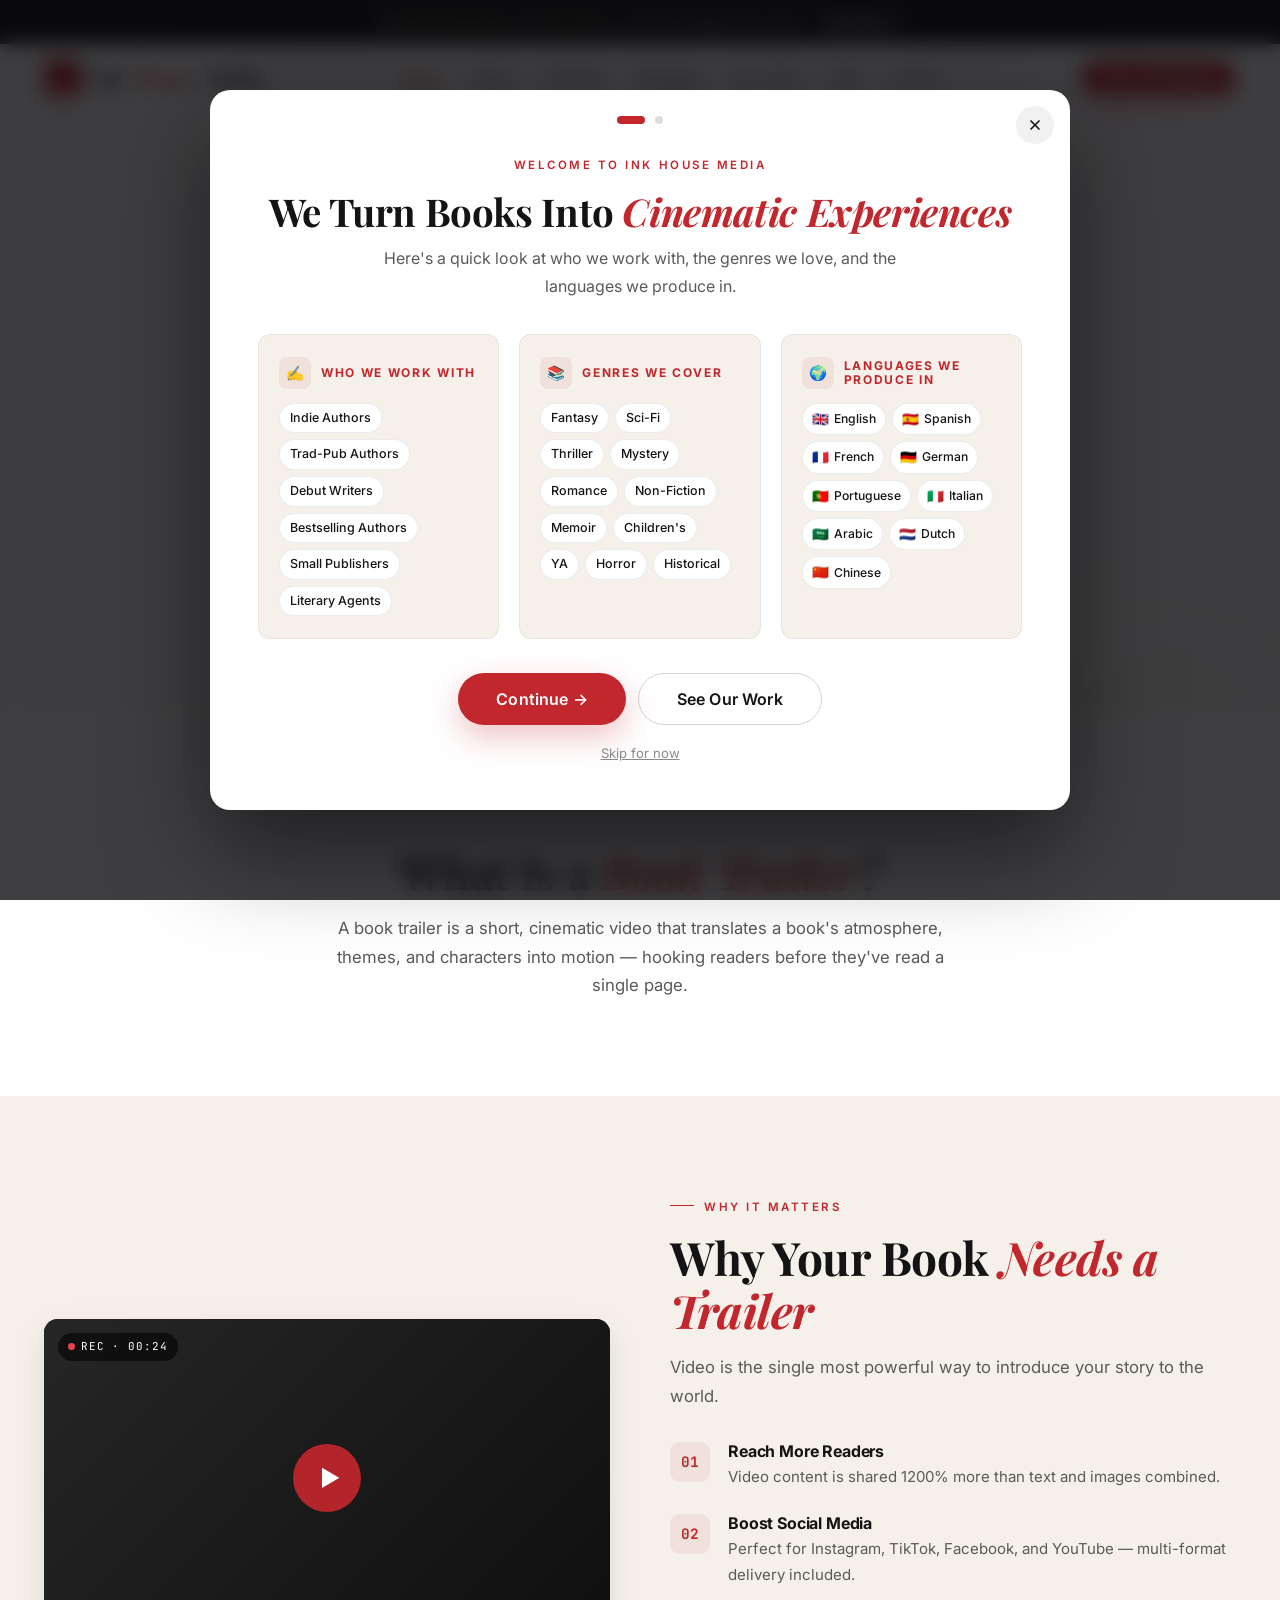
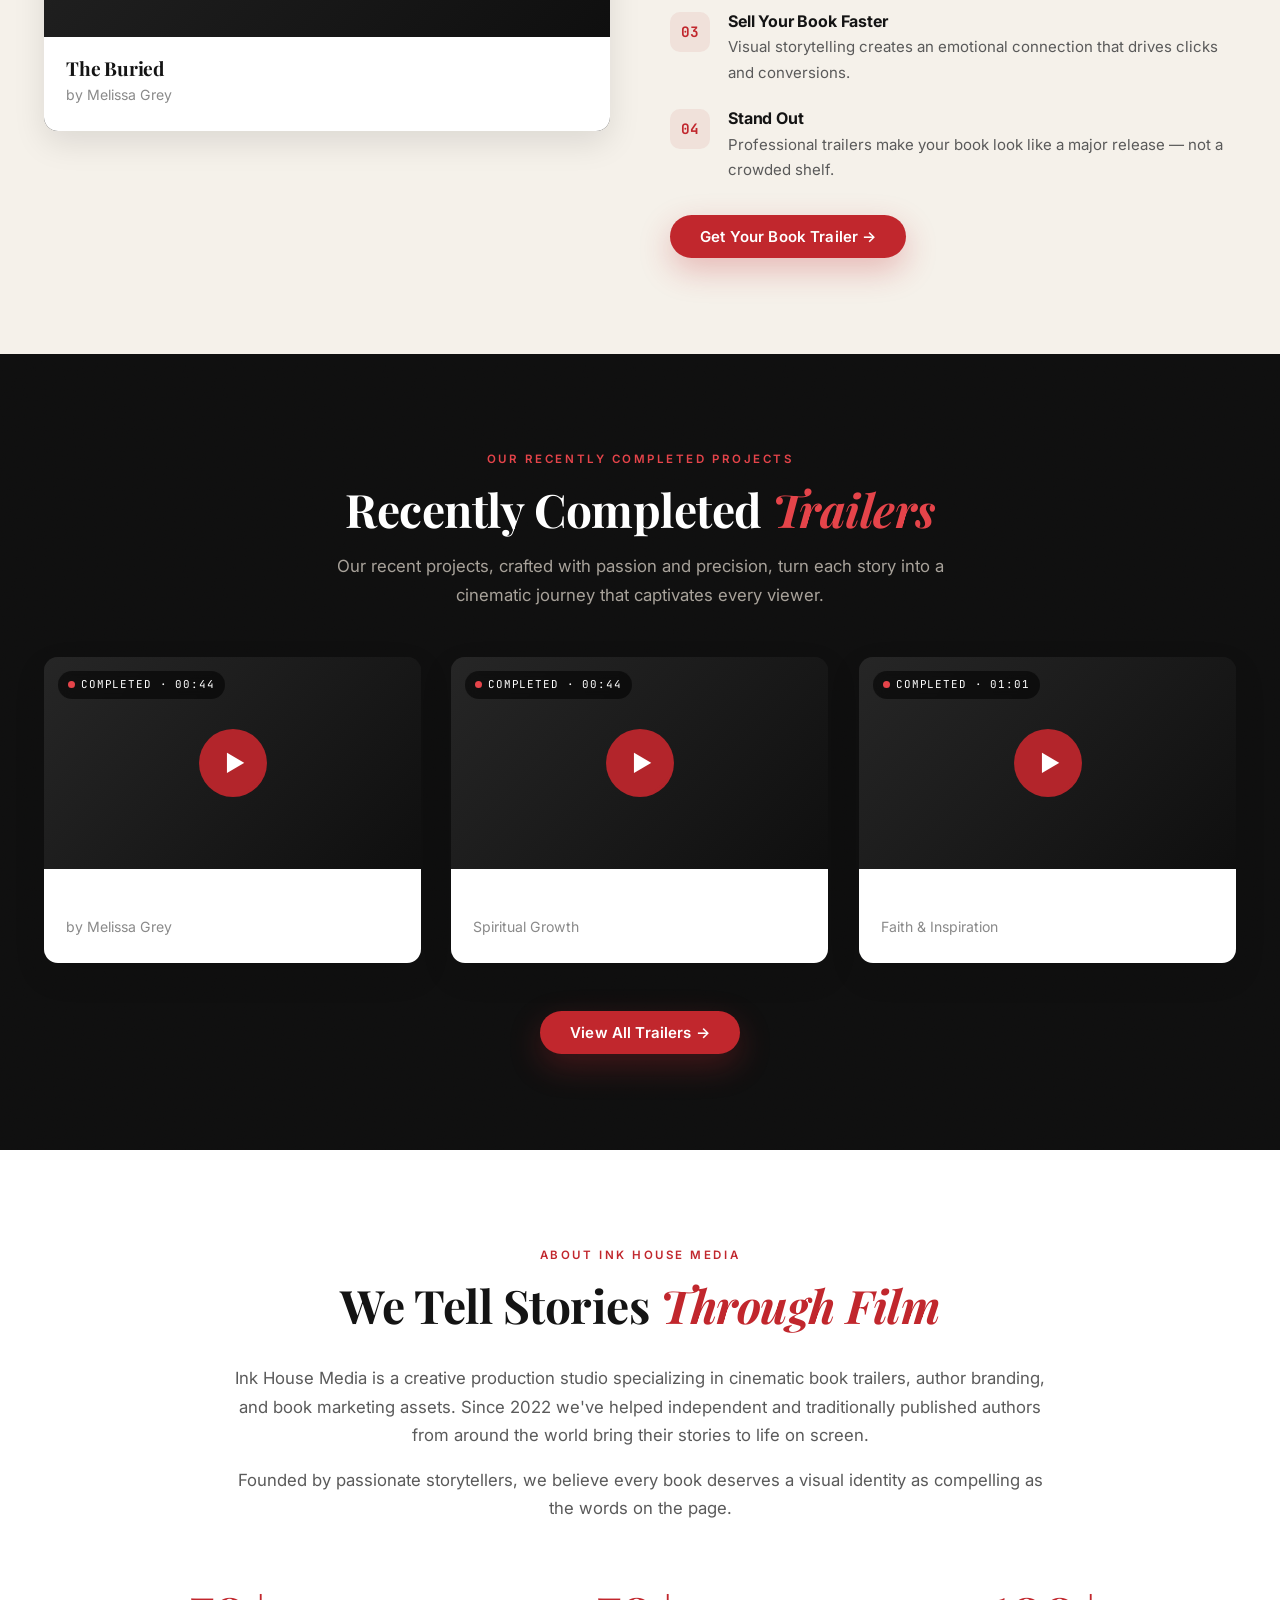
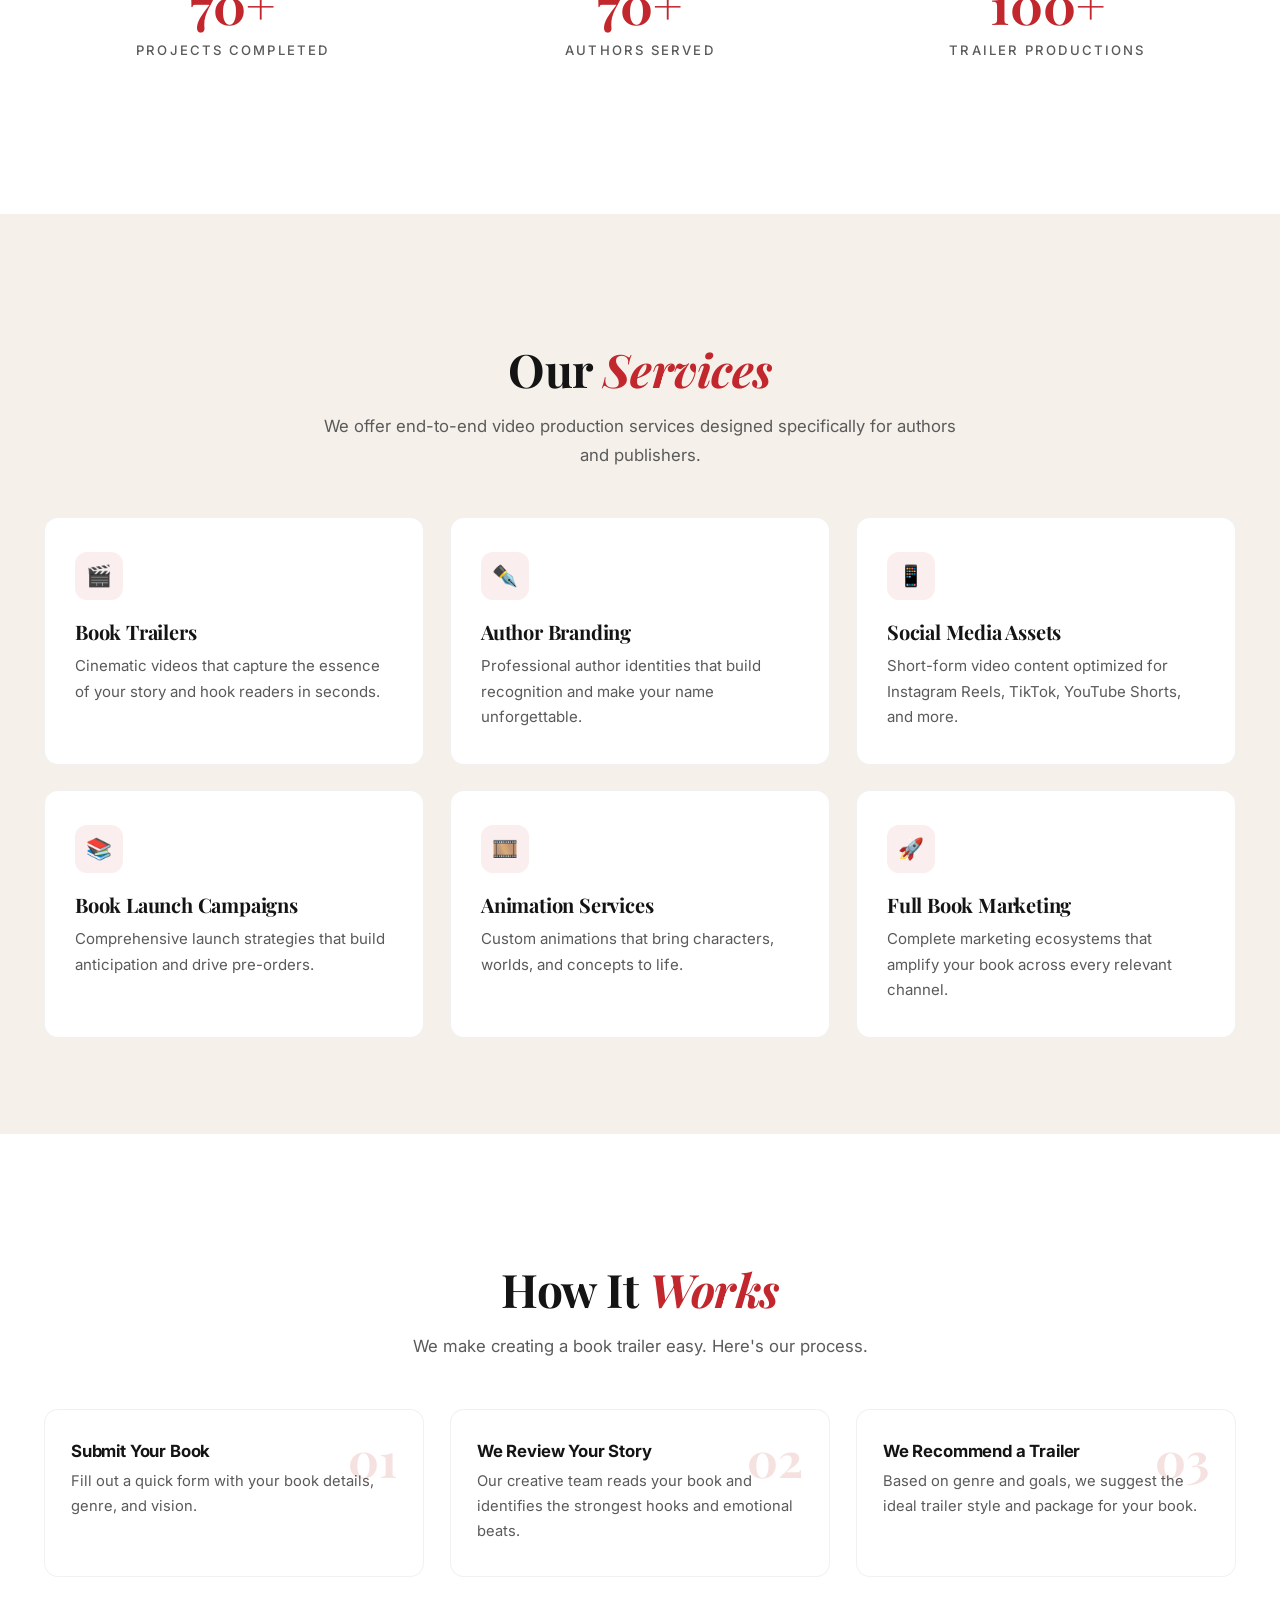
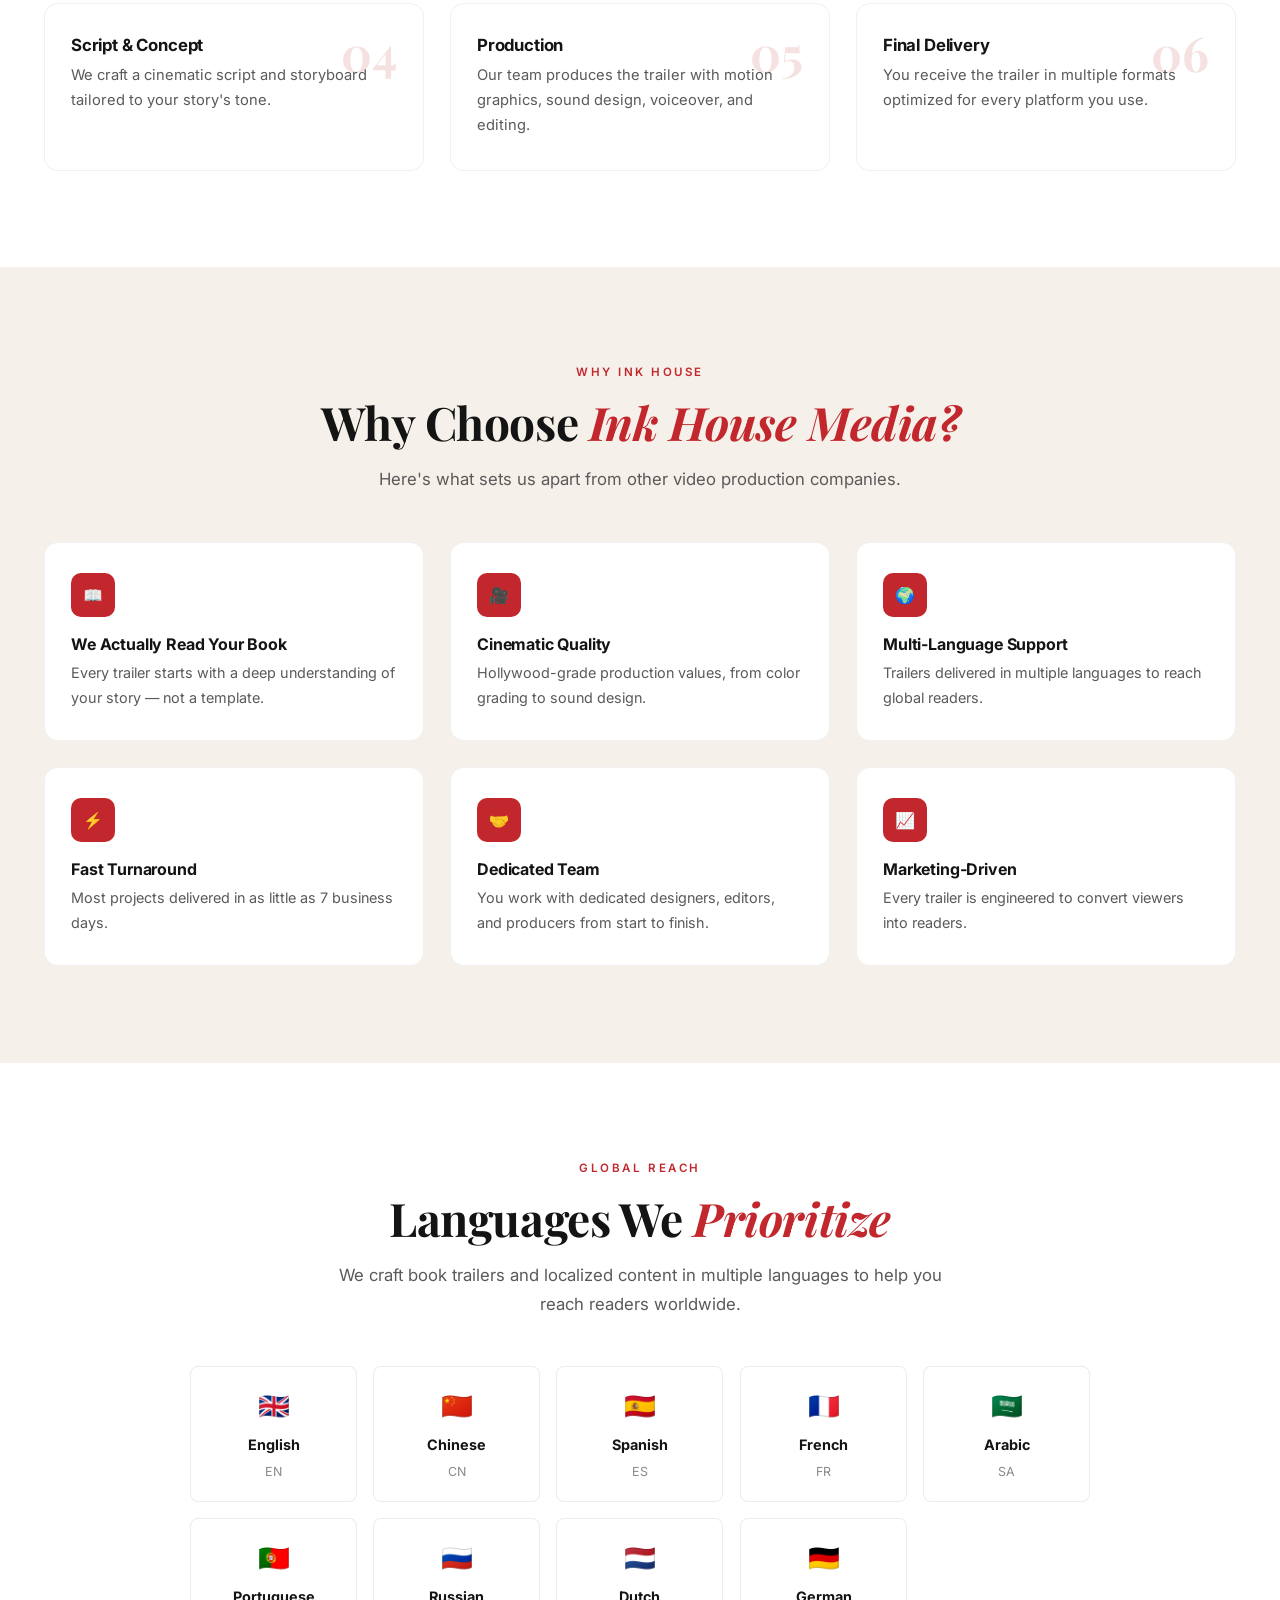
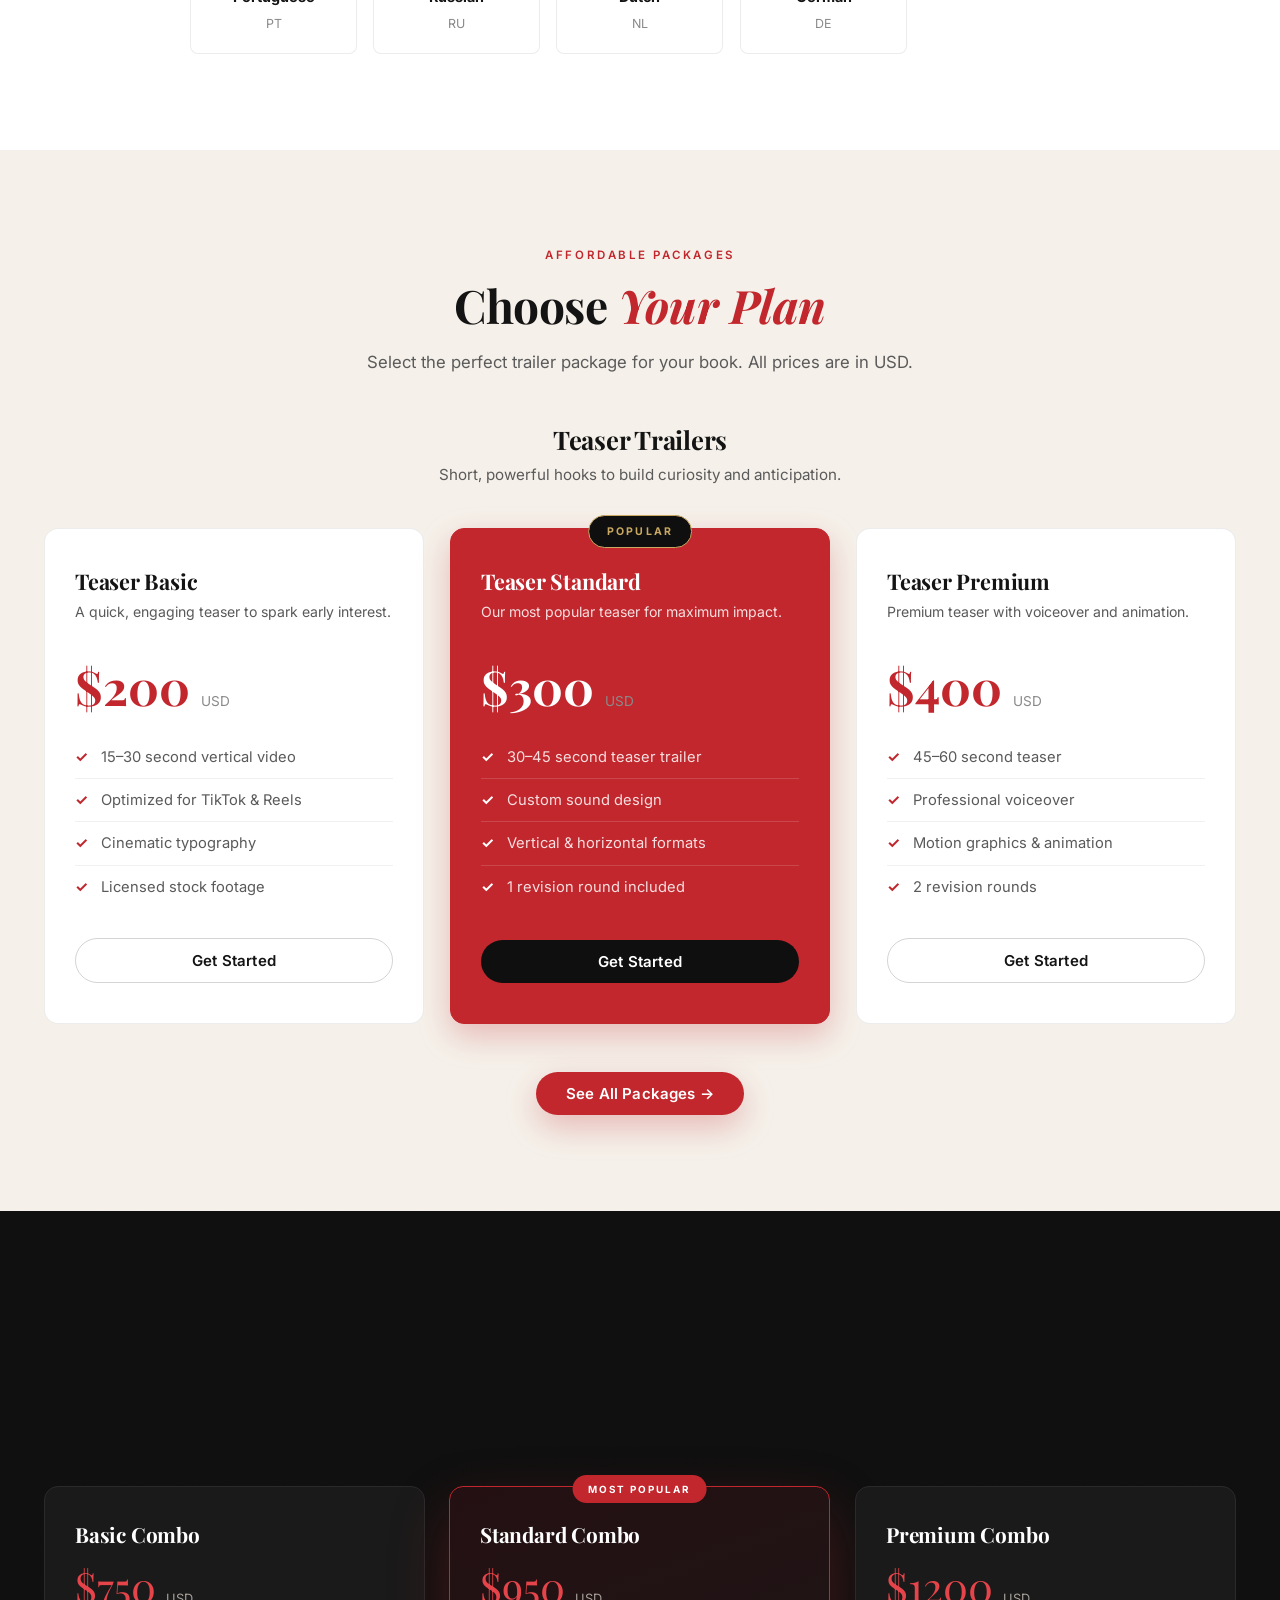
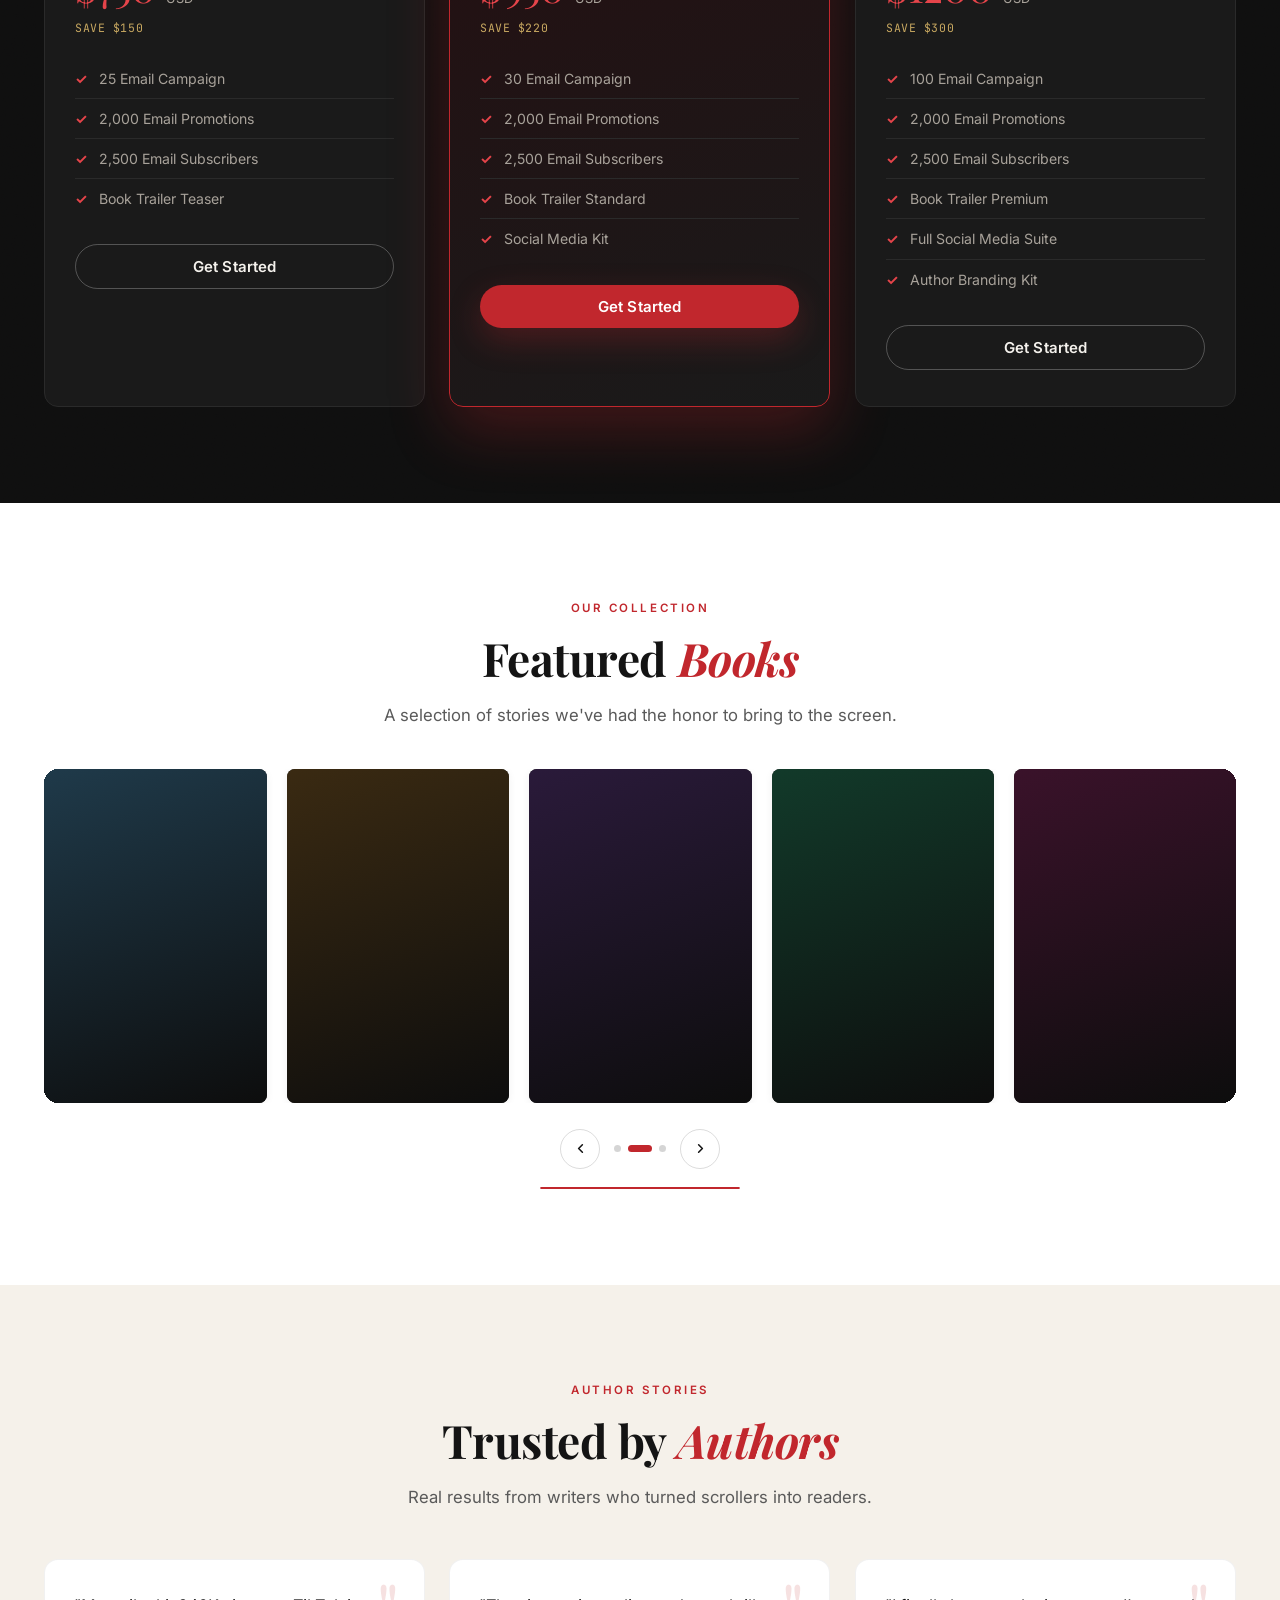
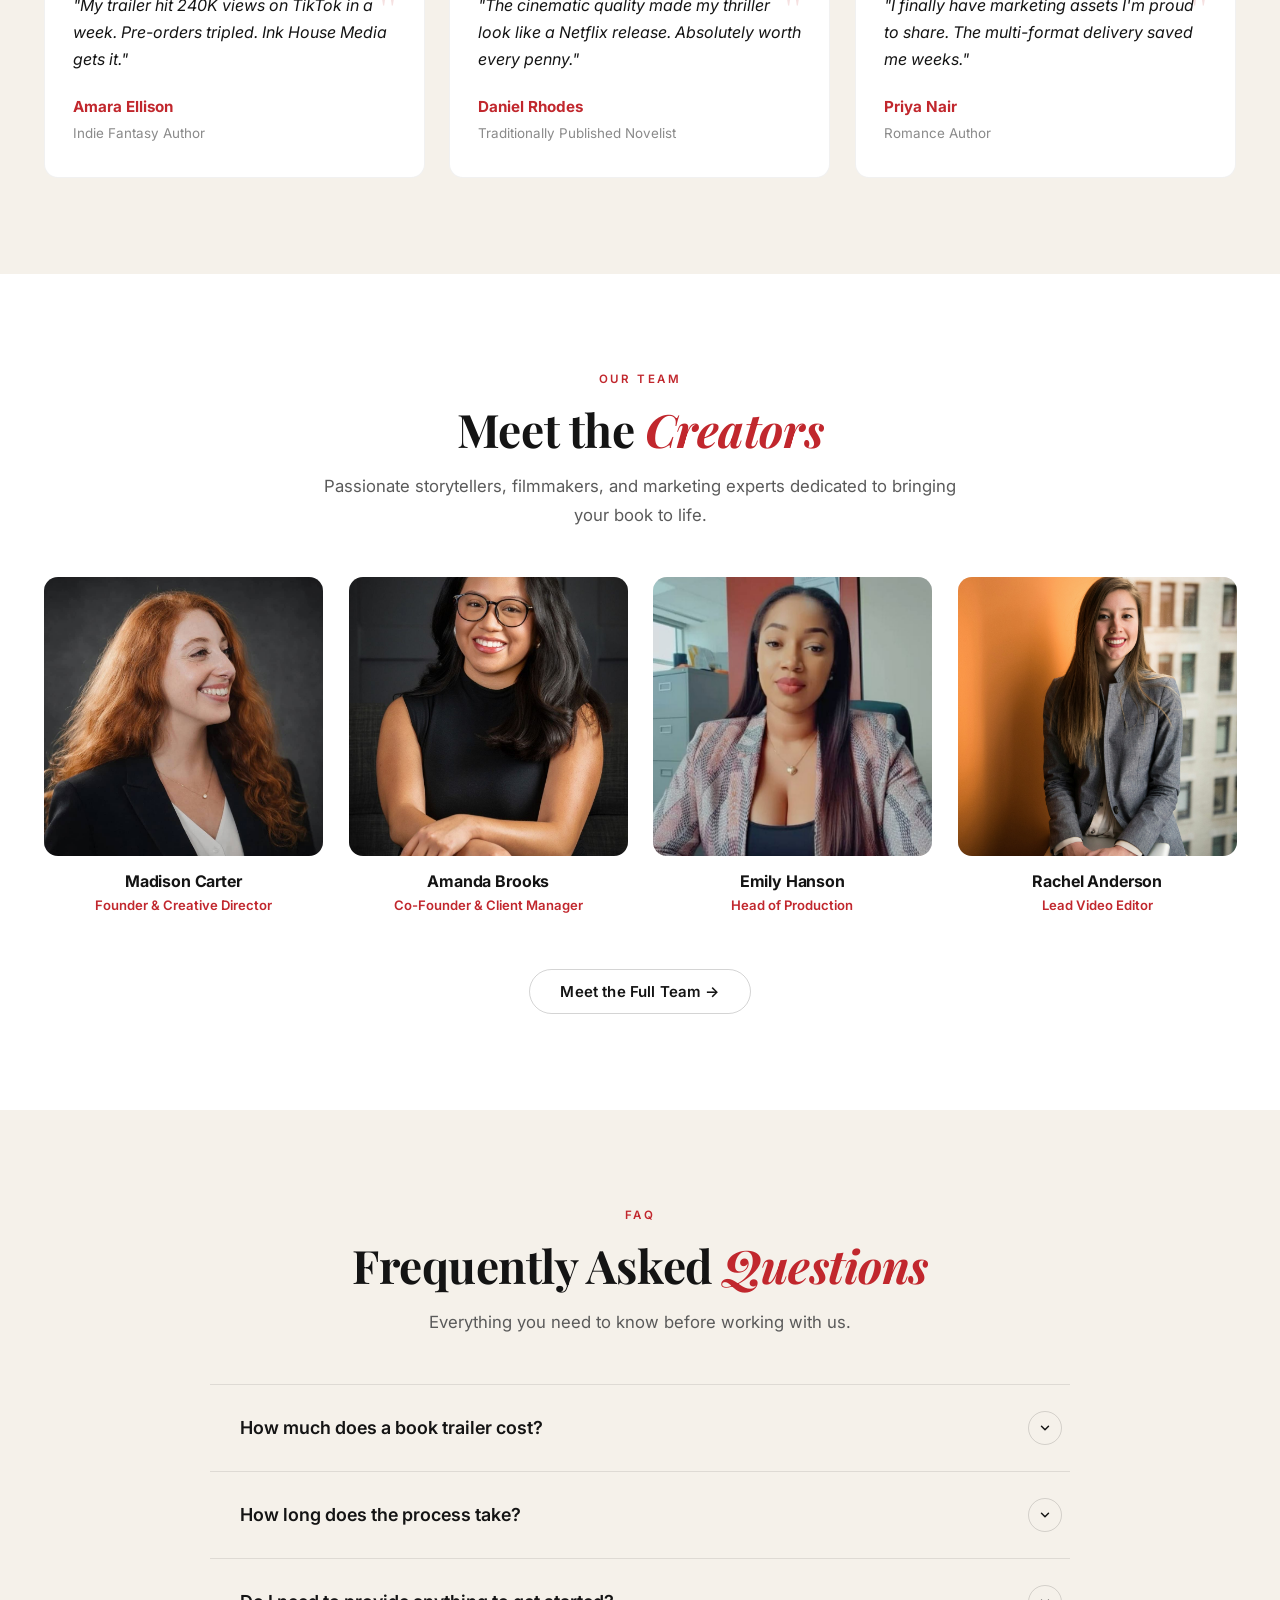
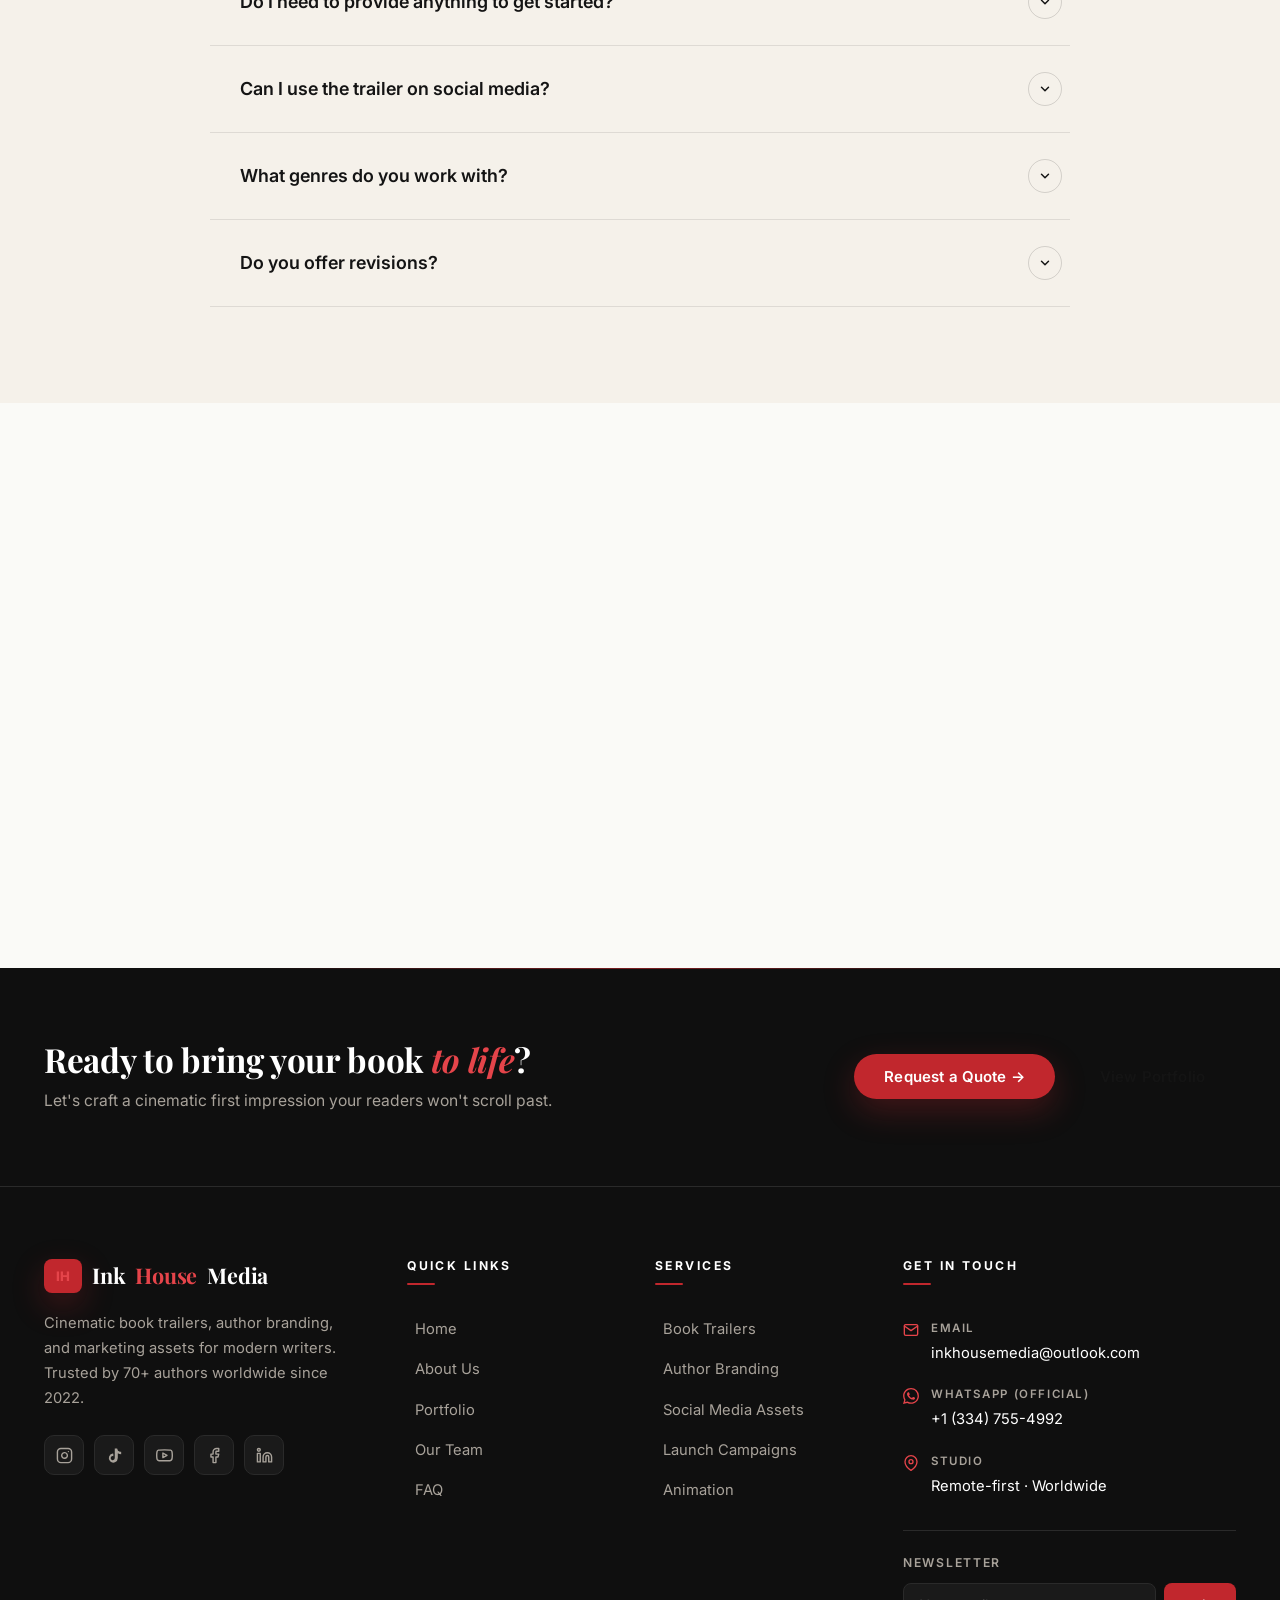
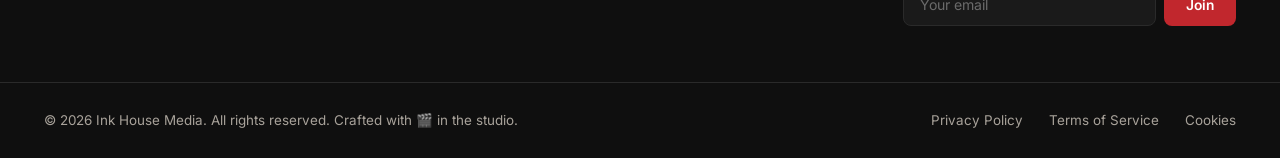
==== commit e23ee321: "update website" ====
--- a/index.html
+++ b/index.html
@@ -1016,7 +1016,7 @@
               <svg viewBox="0 0 24 24" fill="none" stroke="currentColor" stroke-width="2" stroke-linecap="round" stroke-linejoin="round"><path d="M4 4h16c1.1 0 2 .9 2 2v12c0 1.1-.9 2-2 2H4c-1.1 0-2-.9-2-2V6c0-1.1.9-2 2-2z"/><polyline points="22,6 12,13 2,6"/></svg>
               <div>
                 <strong>Email</strong>
-                <a href="mailto:hello@inkhousemedia.com">hello@inkhousemedia.com</a>
+                <a href="mailto:inkhousemedia@outlook.com">inkhousemedia@outlook.com</a>
               </div>
             </div>
 
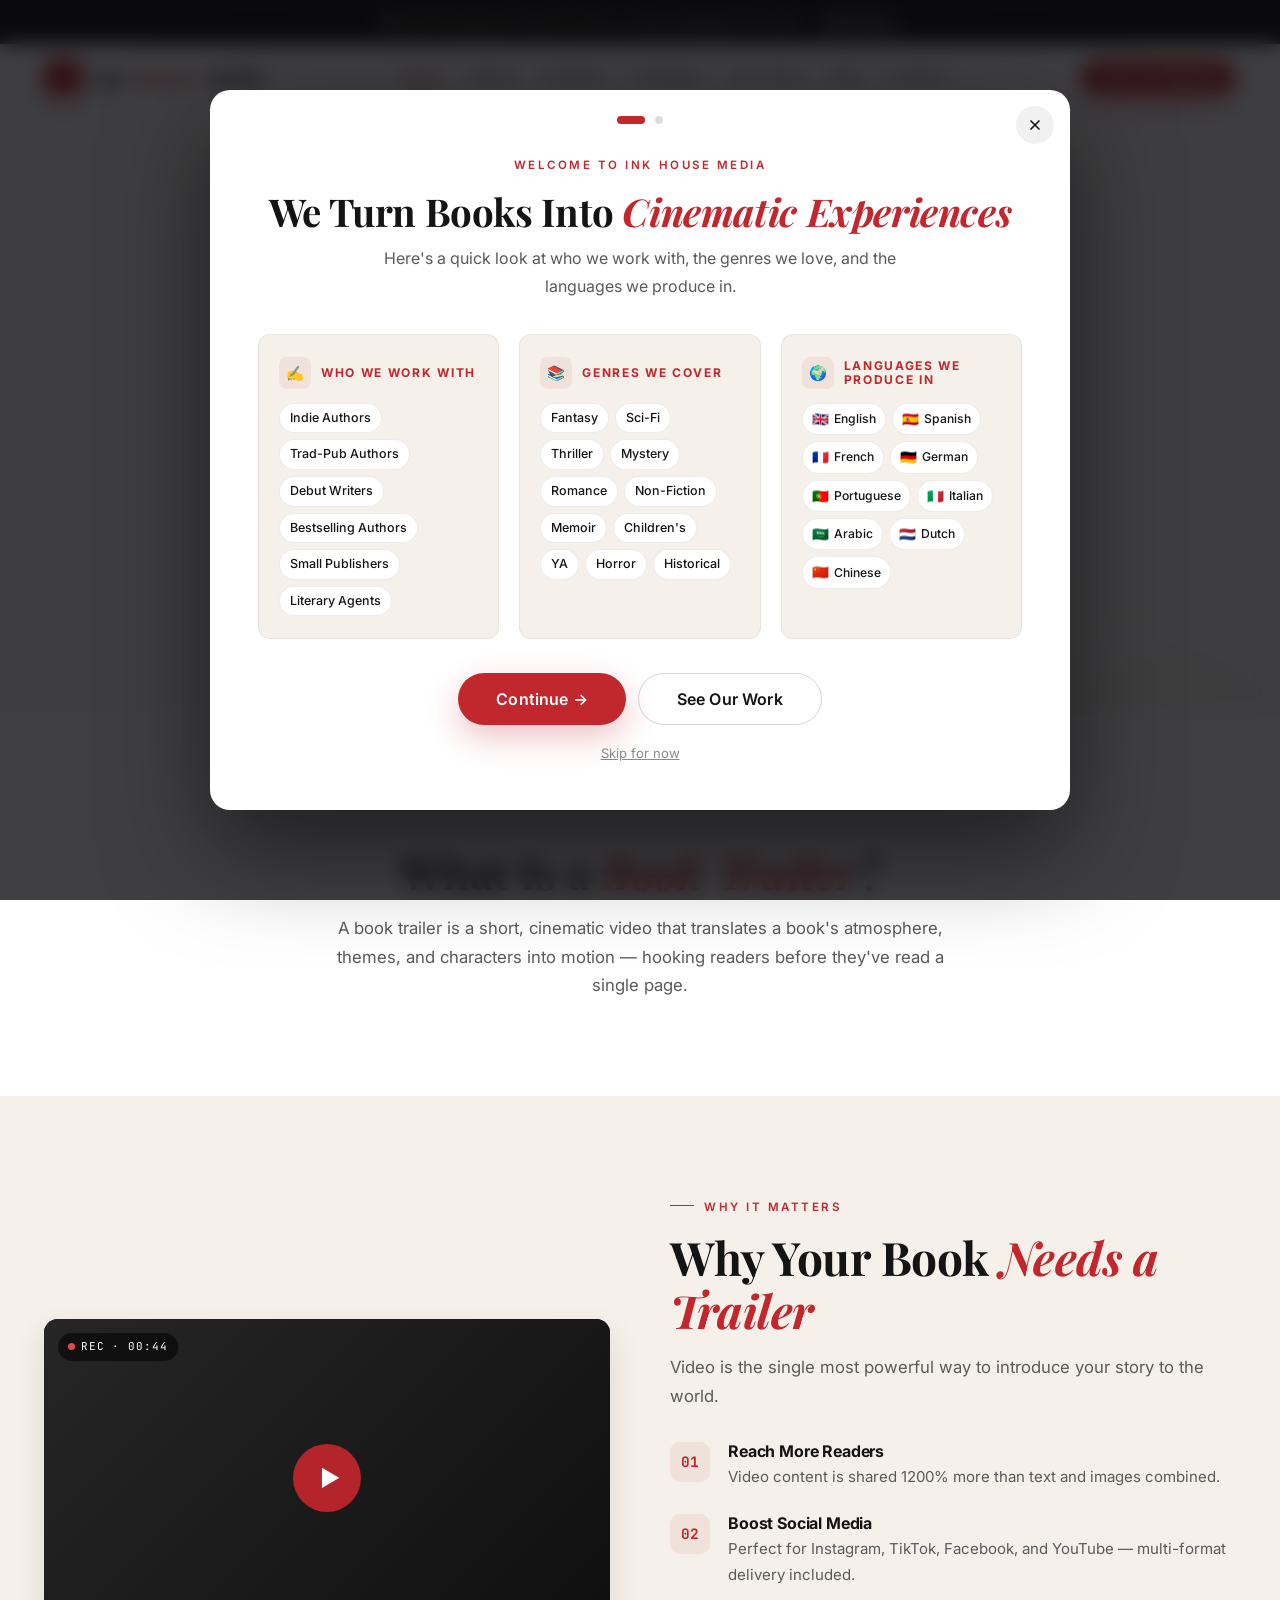
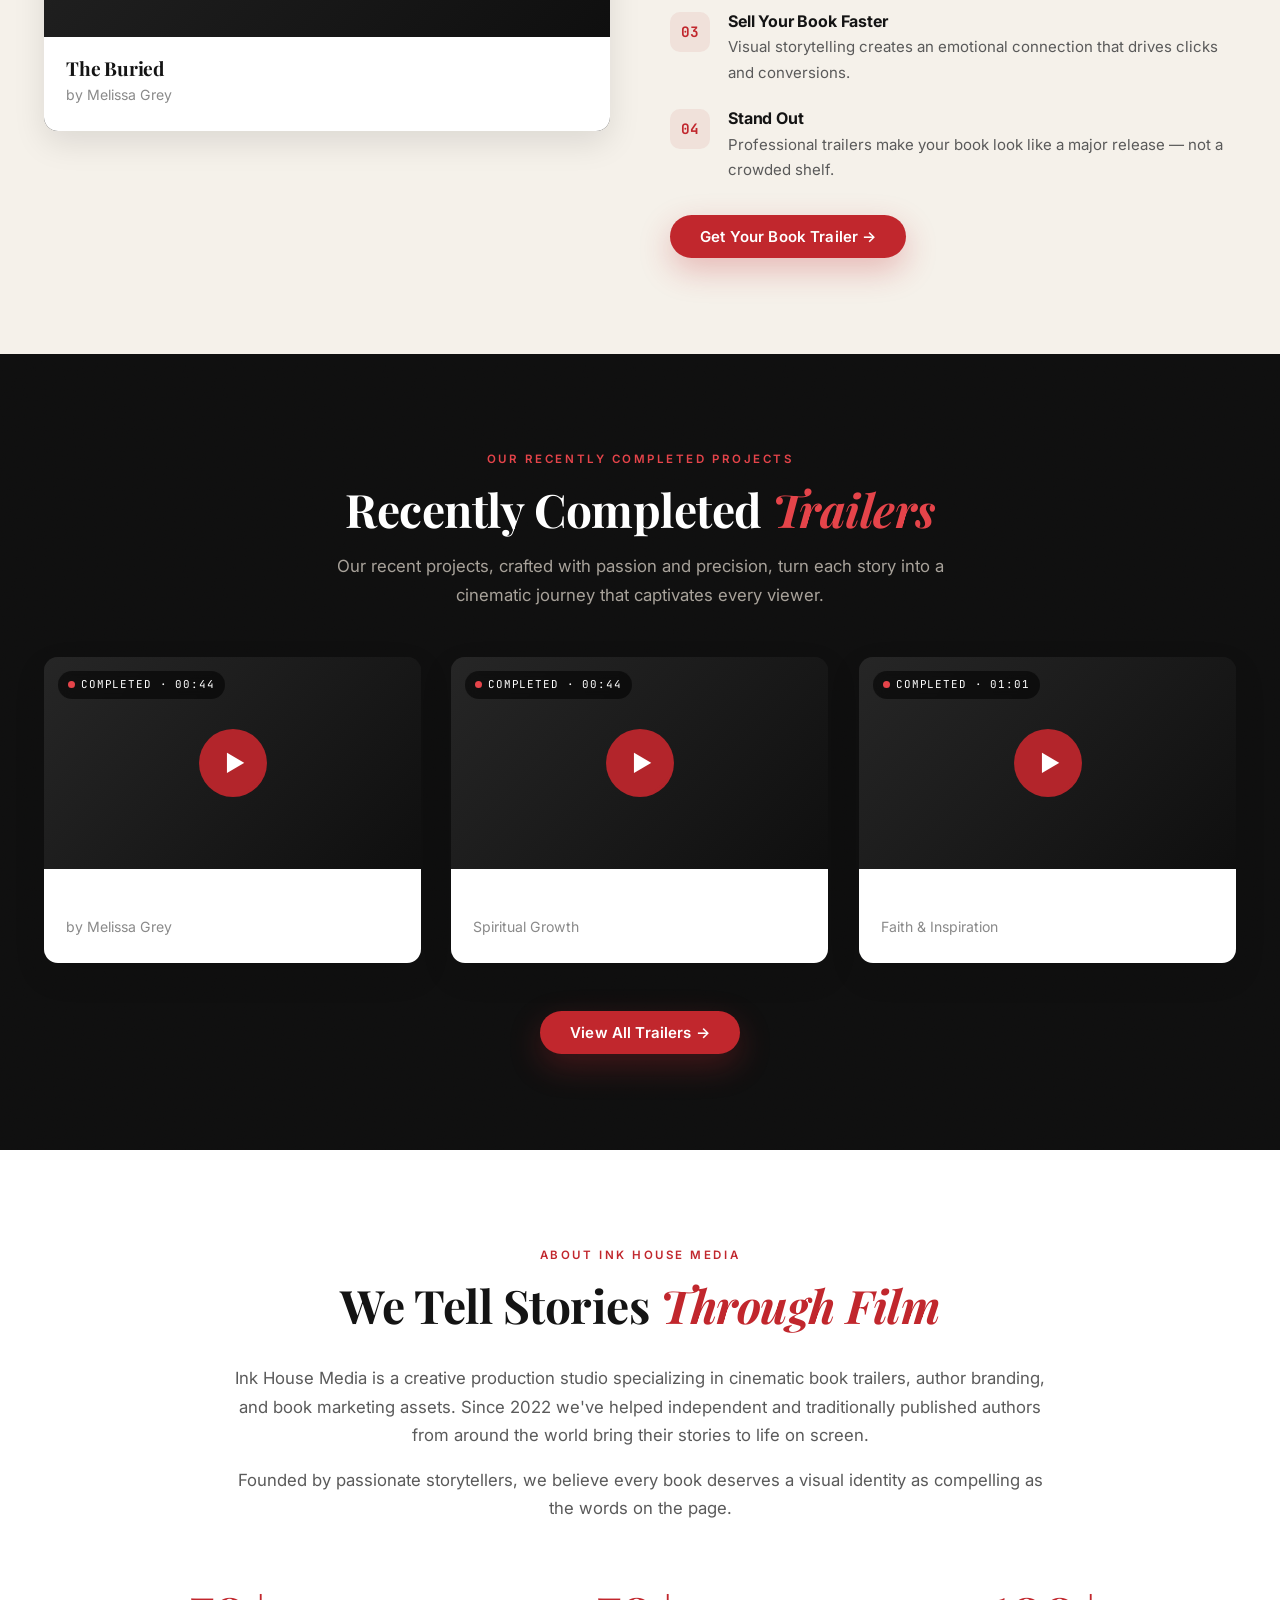
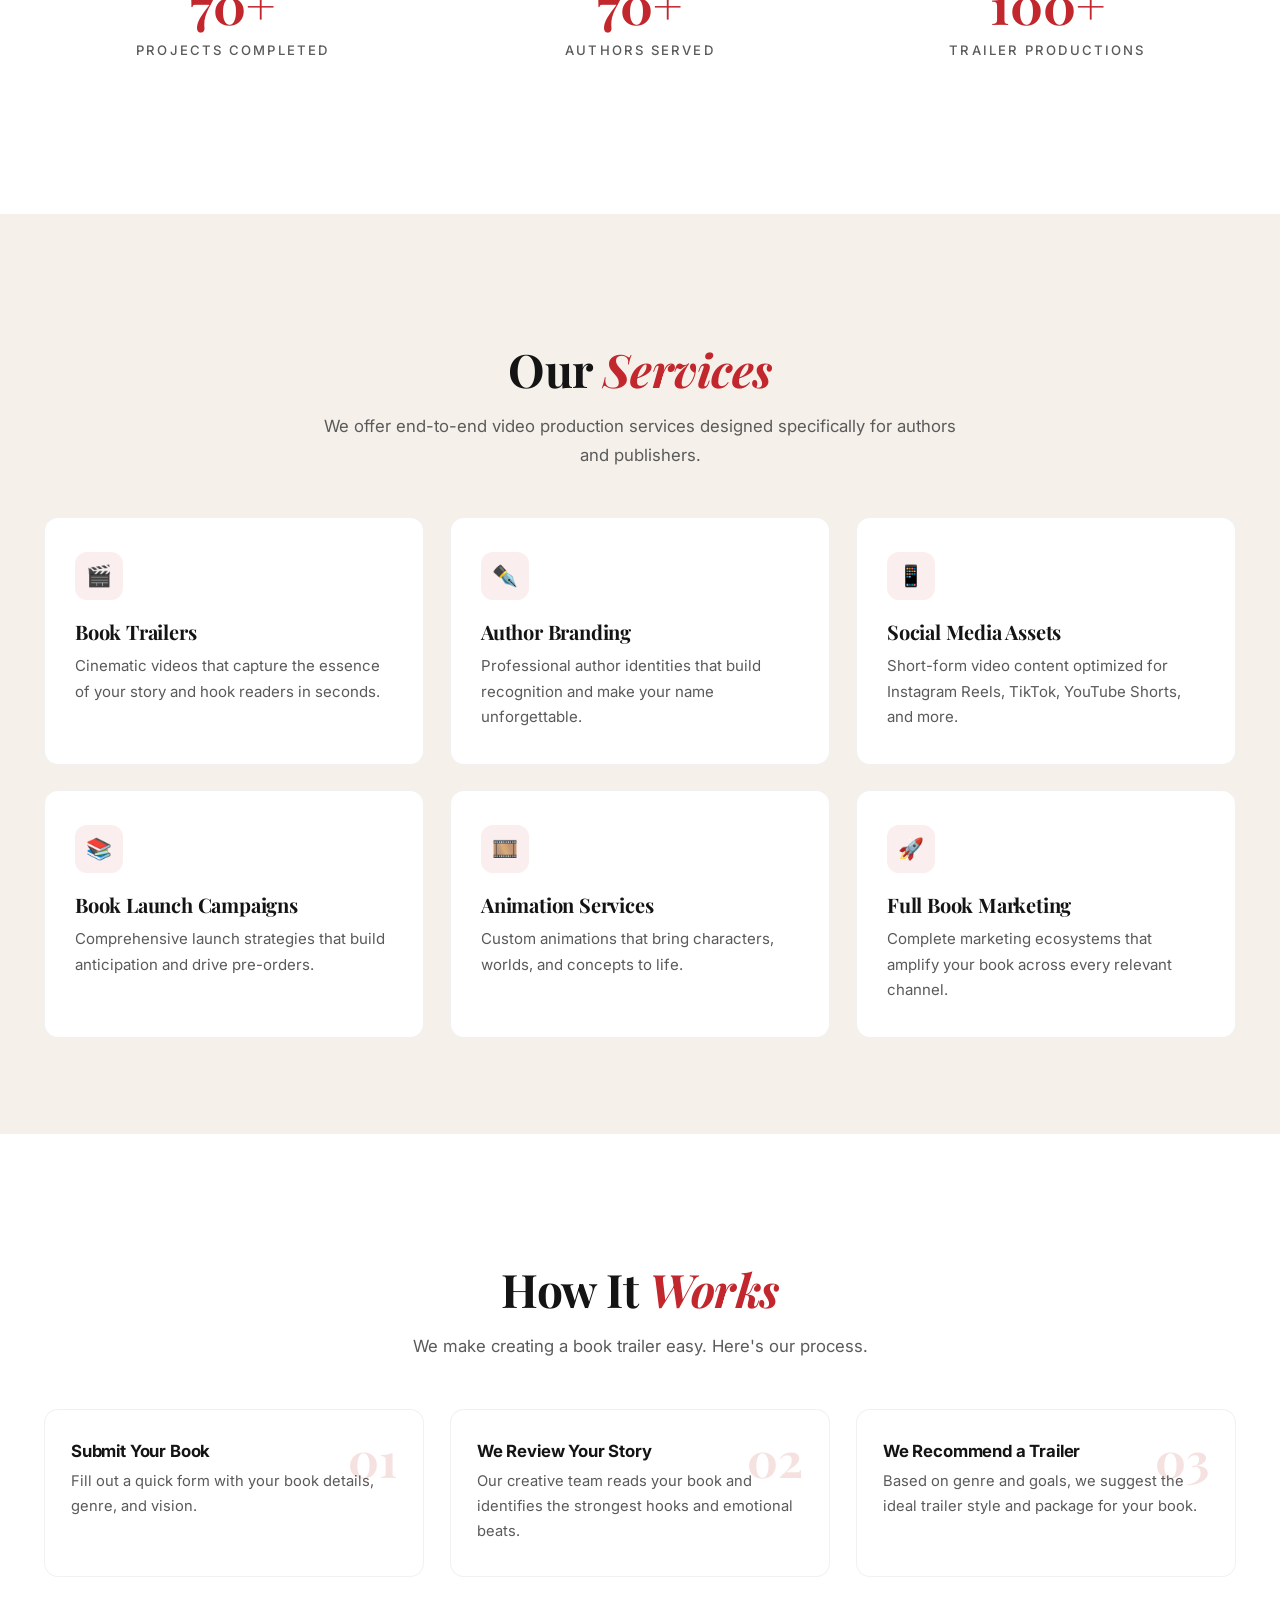
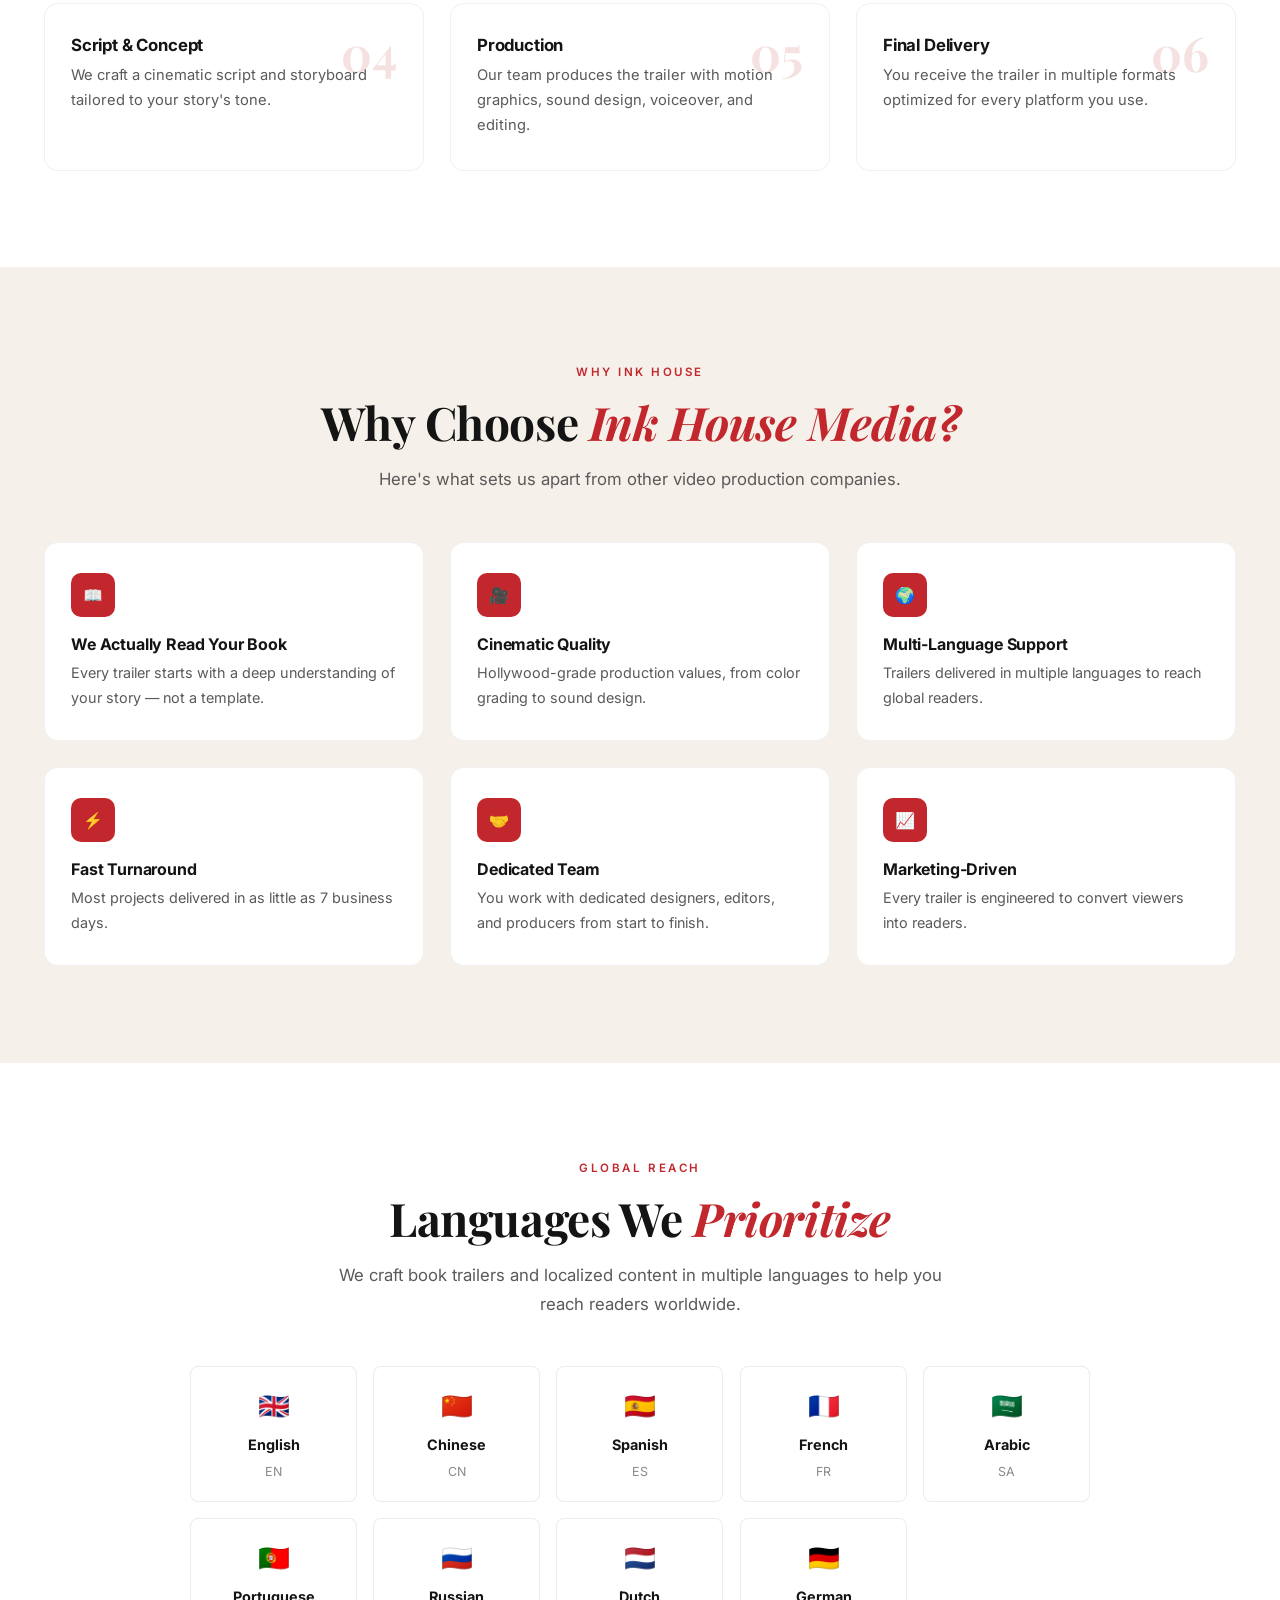
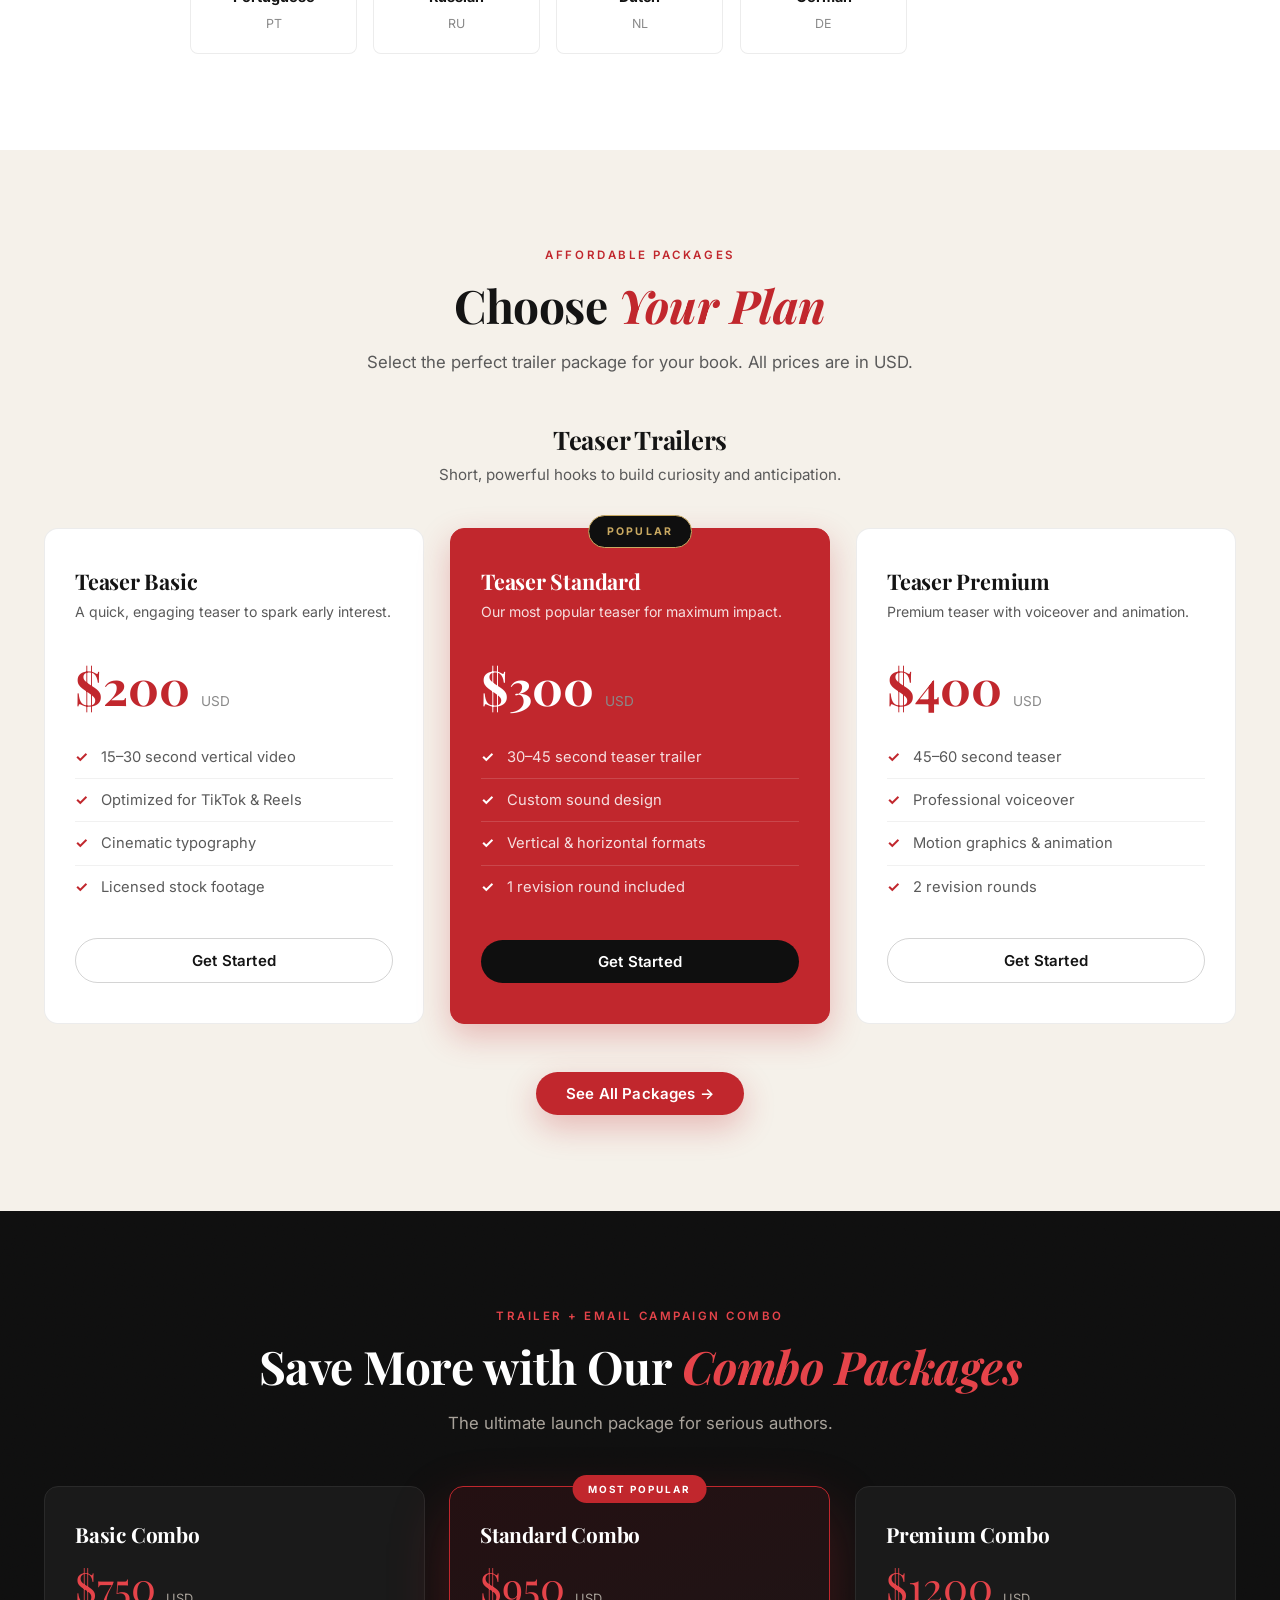
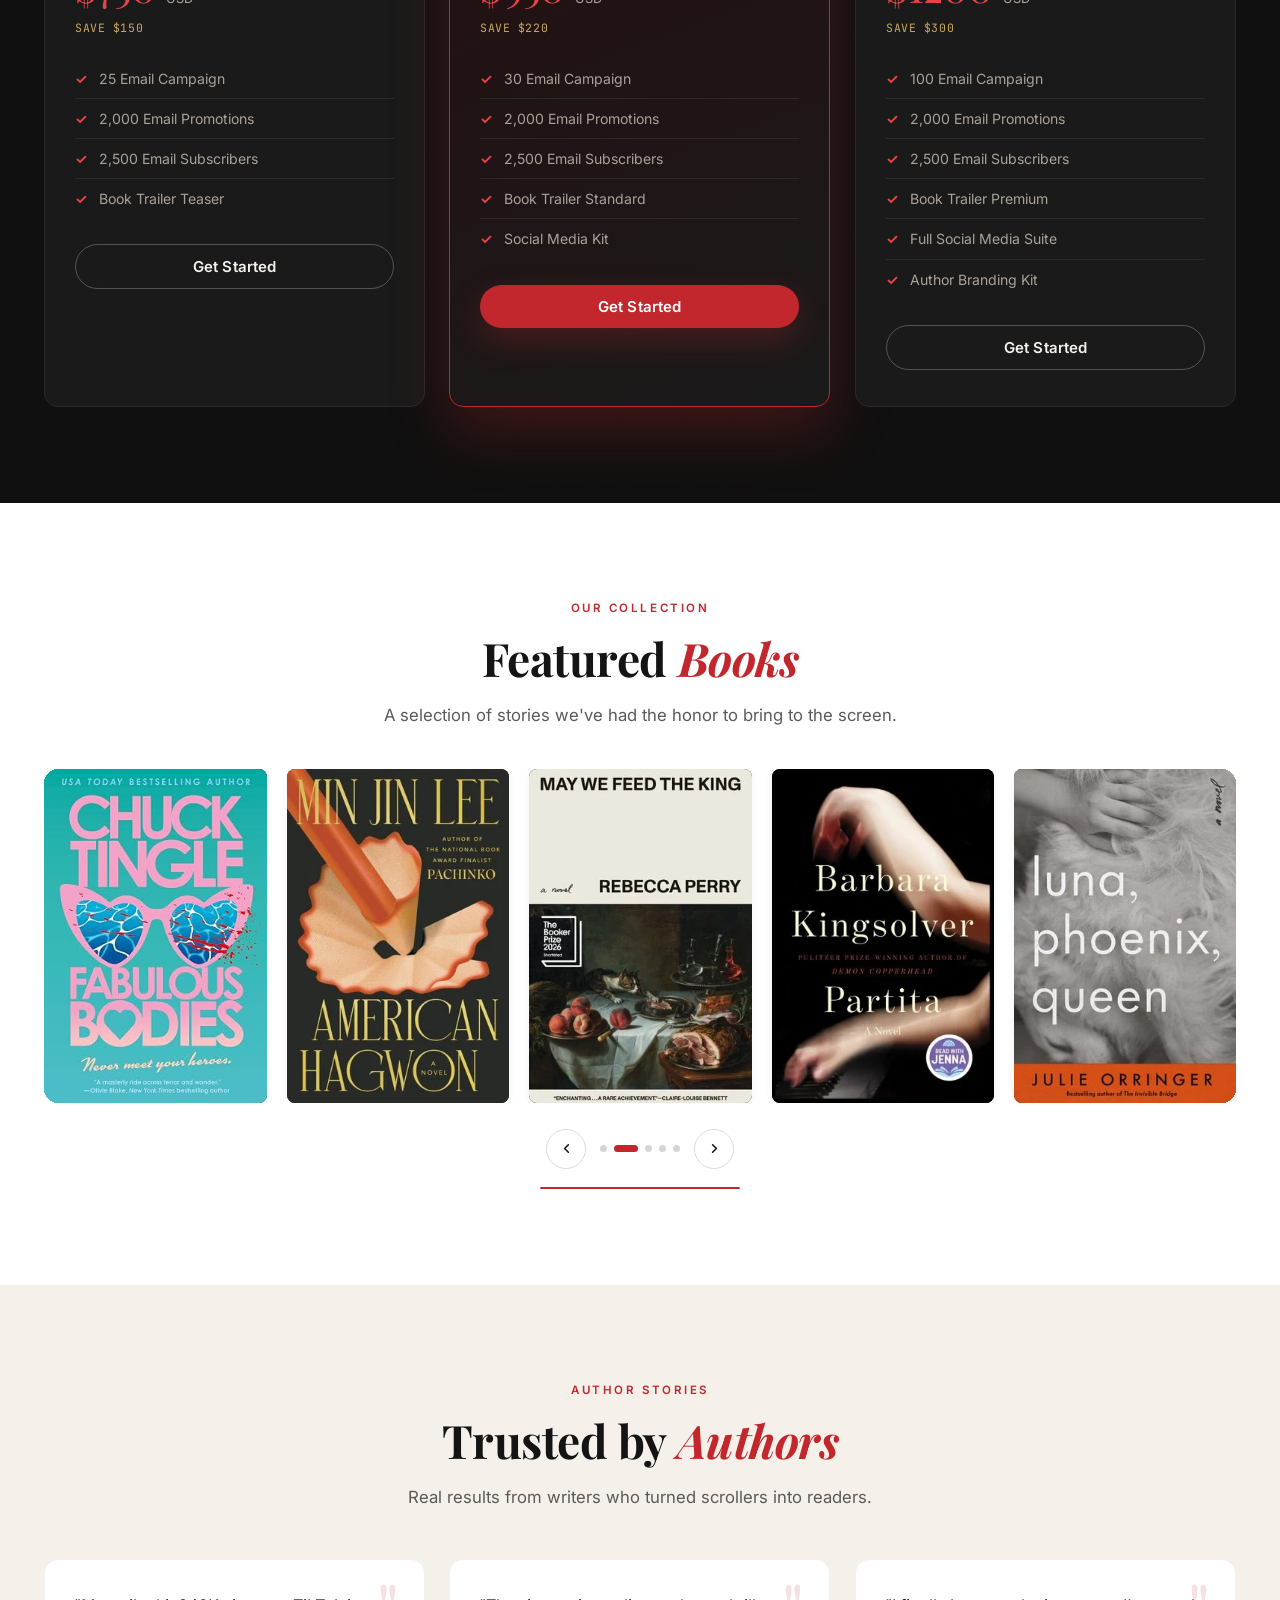
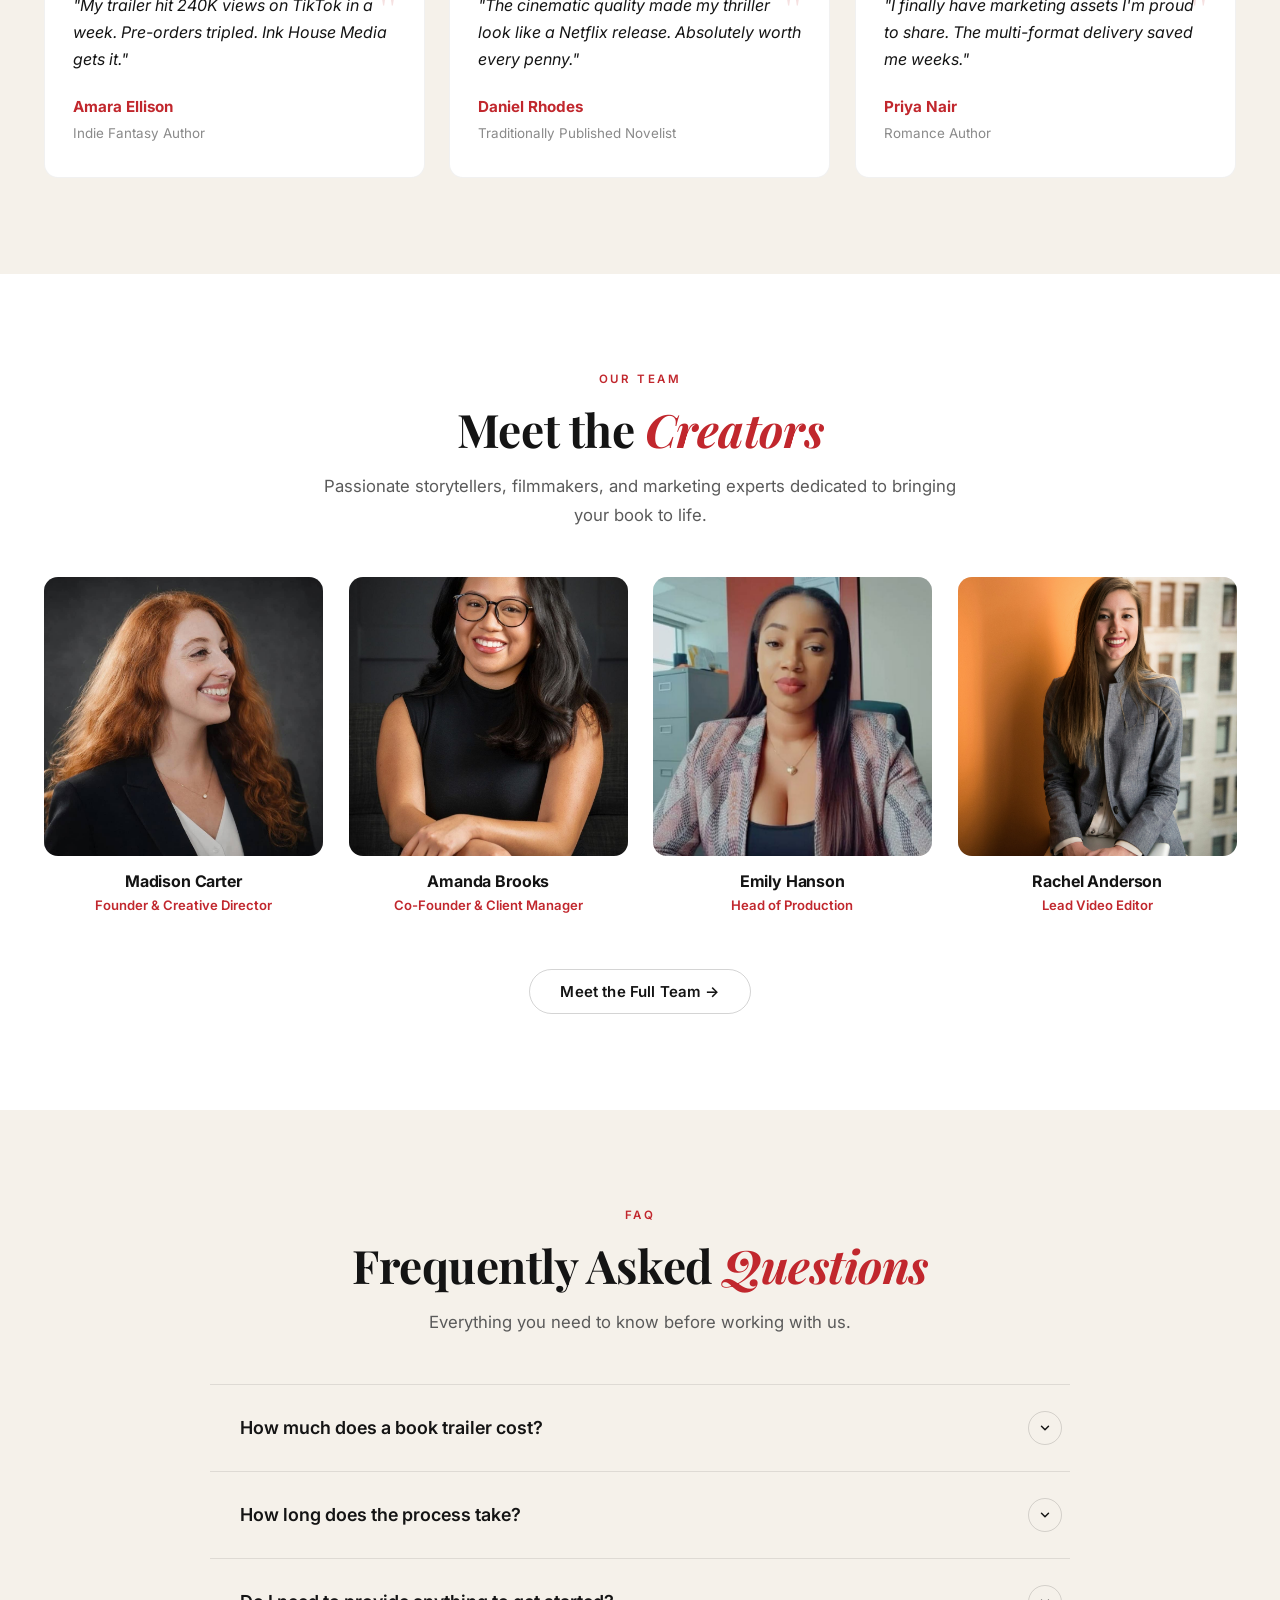
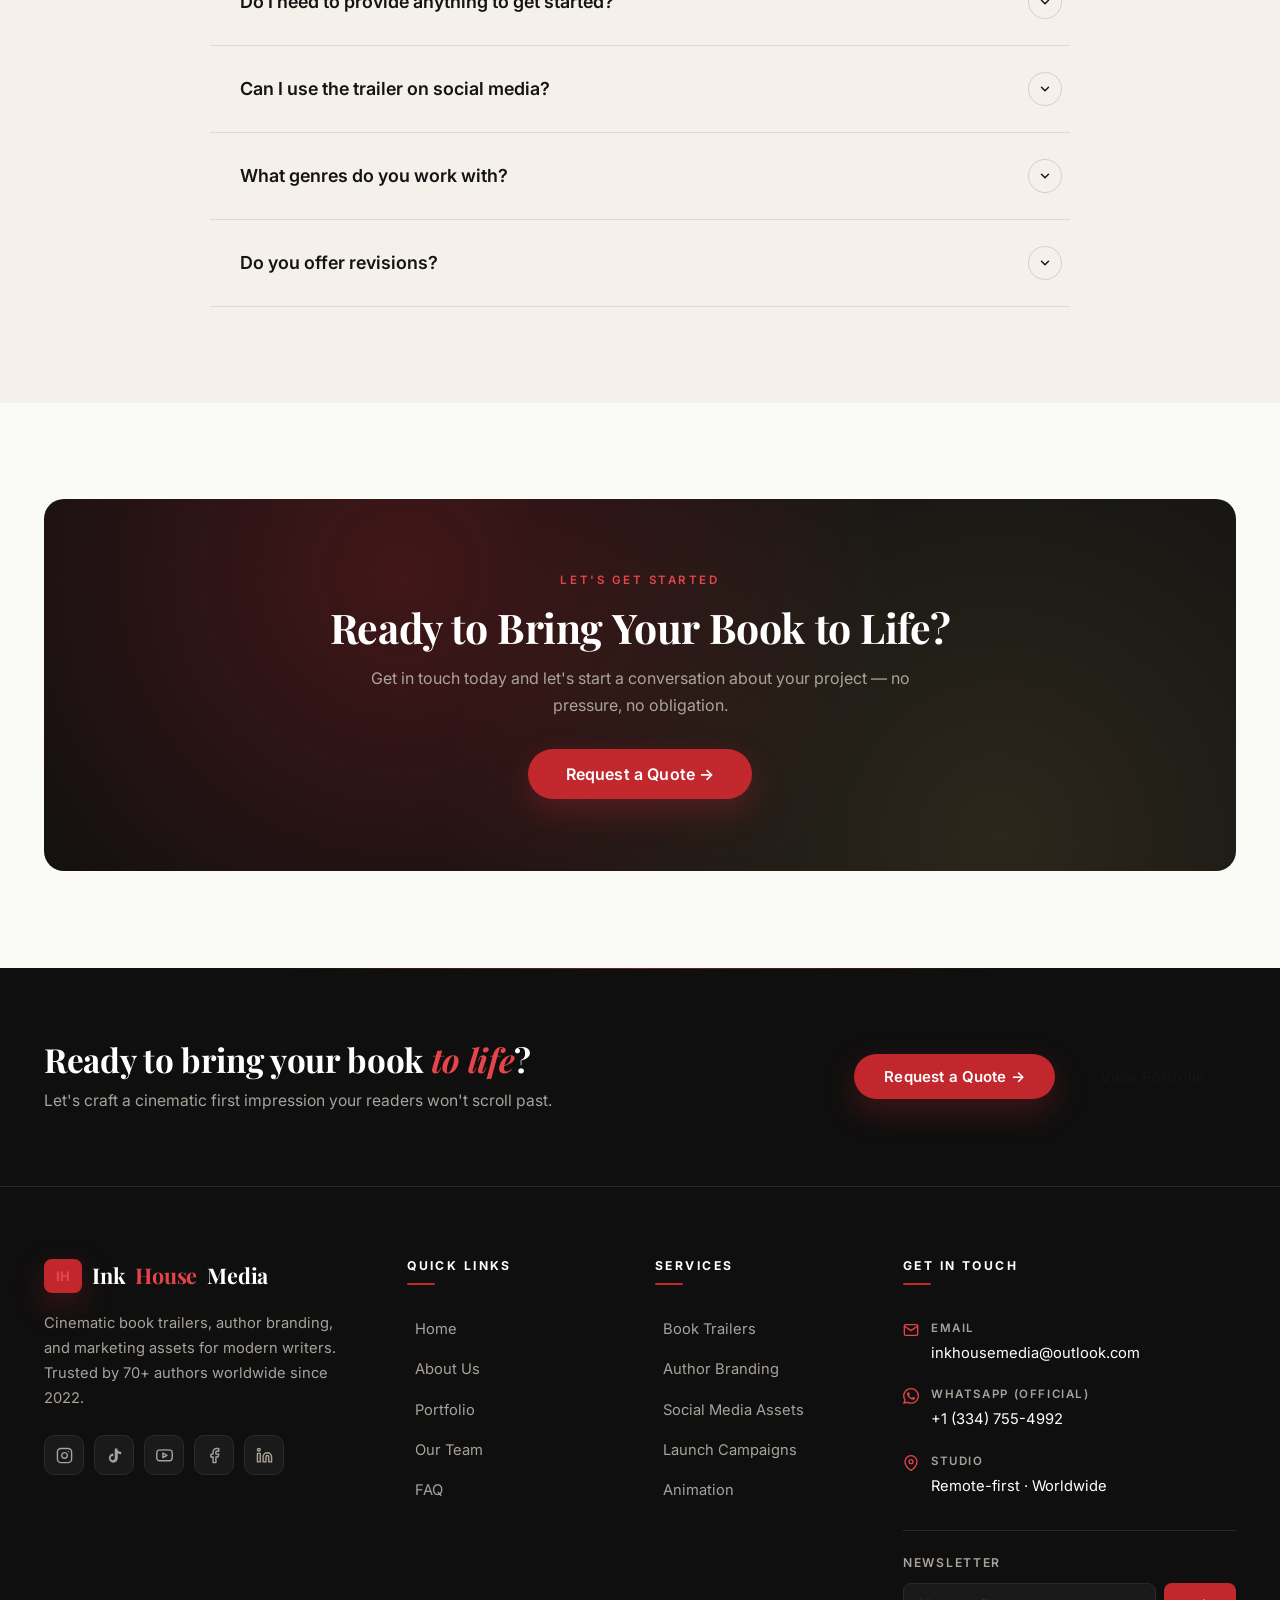
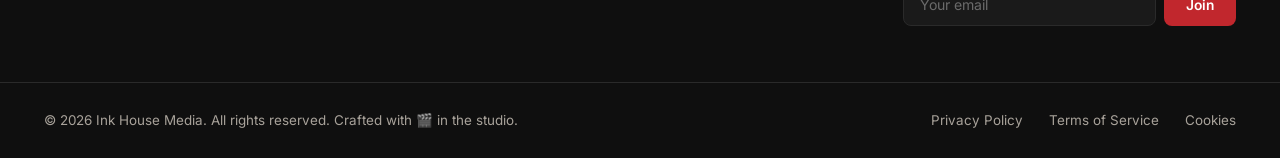
==== commit b2da37f9: "update website" ====
--- a/index.html
+++ b/index.html
@@ -2,11 +2,11 @@
 <html lang="en">
 <head>
   <meta charset="UTF-8">
-  <meta name="viewport" content="width=device-width, initial-scale=1.0">
+  <meta name="viewport" content="width=device-width, initial-scale=1.0, viewport-fit=cover">
   <meta name="theme-color" content="#0F0F0F">
 
   <title>Ink House Media | Cinematic Book Trailers for Authors</title>
-  <meta name="description" content="Ink House Media creates cinematic book trailers and marketing assets that turn passive scrollers into passionate readers. Trusted by 70+ authors worldwide since 2022.">
+  <meta name="description" content="Ink House Media creates cinematic book trailers that bring your story to life. Trusted by 70+ authors, we craft trailers, branding, and marketing assets that turn scrollers into readers. Get a free quote today.">
   <meta name="keywords" content="book trailers, book marketing, author branding, cinematic trailers, indie authors, book promotion, Ink House Media">
 
   <!-- Open Graph -->
@@ -26,10 +26,8 @@
   <link rel="preconnect" href="https://fonts.gstatic.com" crossorigin>
   <link href="https://fonts.googleapis.com/css2?family=Inter:wght@400;500;600;700&family=JetBrains+Mono:wght@400;600&family=Playfair+Display:ital,wght@0,600;0,700;1,600;1,700&display=swap" rel="stylesheet">
 
-  <!-- Styles -->
   <link rel="stylesheet" href="css/style.css">
 
-  <!-- Favicon -->
   <link rel="icon" type="image/svg+xml" href="data:image/svg+xml,%3Csvg xmlns='http://www.w3.org/2000/svg' viewBox='0 0 32 32'%3E%3Crect width='32' height='32' rx='7' fill='%23C1272D'/%3E%3Ctext x='50%25' y='54%25' text-anchor='middle' dominant-baseline='middle' font-family='Georgia,serif' font-size='18' font-weight='700' fill='white'%3EIH%3C/text%3E%3C/svg%3E">
 </head>
 <body>
@@ -178,9 +176,6 @@
     </div>
 
   </div>
-  <!-- ============================================================
-       /WELCOME POPUP
-       ============================================================ -->
 
   <!-- ============================================================
        ANNOUNCEMENT BAR
@@ -252,7 +247,7 @@
       <div class="reveal">
         <div class="trailer-card" data-video="https://youtu.be/Y0bsjn9IAX8">
           <div class="trailer-card__media">
-            <span class="rec-badge">REC · 00:24</span>
+            <span class="rec-badge">REC · 00:44</span>
             <div class="trailer-card__play" aria-hidden="true">▶</div>
           </div>
           <div class="trailer-card__body">
@@ -305,7 +300,6 @@
 
   <!-- ============================================================
        RECENTLY COMPLETED TRAILERS (DARK)
-       Videos play in-page via modal
        ============================================================ -->
   <section class="section--dark grain">
     <div class="container">
@@ -319,7 +313,6 @@
 
       <div class="video-grid">
 
-        <!-- 1 — The Buried -->
         <div class="trailer-card reveal" data-genre="thriller" data-video="https://youtu.be/Y0bsjn9IAX8">
           <div class="trailer-card__media">
             <span class="rec-badge">Completed · 00:44</span>
@@ -331,7 +324,6 @@
           </div>
         </div>
 
-        <!-- 2 — From Stuck To Spiritually Reignited -->
         <div class="trailer-card reveal reveal--delay-1" data-genre="nonfiction" data-video="https://youtu.be/TFGkfTWPA3U">
           <div class="trailer-card__media">
             <span class="rec-badge">Completed · 00:44</span>
@@ -343,7 +335,6 @@
           </div>
         </div>
 
-        <!-- 3 — The Lord Is Mindful Of Us -->
         <div class="trailer-card reveal reveal--delay-2" data-genre="nonfiction" data-video="https://youtu.be/LwoUCPkTu2g">
           <div class="trailer-card__media">
             <span class="rec-badge">Completed · 01:01</span>
@@ -566,7 +557,7 @@
   </section>
 
   <!-- ============================================================
-       PRICING TEASER — UPDATED PRICES
+       PRICING TEASER
        ============================================================ -->
   <section class="section--cream">
     <div class="container">
@@ -629,7 +620,7 @@
   </section>
 
   <!-- ============================================================
-       COMBO PACKAGES (DARK) — UPDATED PRICES
+       COMBO PACKAGES (DARK)
        ============================================================ -->
   <section class="section--dark grain" id="combos">
     <div class="container">
@@ -686,7 +677,7 @@
   </section>
 
   <!-- ============================================================
-       FEATURED BOOKS CAROUSEL
+       FEATURED BOOKS CAROUSEL — YOUR EXACT FILENAMES
        ============================================================ -->
   <section class="section--paper">
     <div class="container">
@@ -700,32 +691,40 @@
         <div class="book-carousel__viewport">
           <div class="book-carousel__track">
 
-            <div class="book-carousel__item" data-title="The Buried">
-              <div style="width:100%; height:100%; background:linear-gradient(160deg,#4a1220,#0d0d0d);"></div>
-            </div>
-
-            <div class="book-carousel__item" data-title="From Stuck To Spiritually Reignited">
-              <div style="width:100%; height:100%; background:linear-gradient(160deg,#1f3a4a,#0d0d0d);"></div>
-            </div>
-
-            <div class="book-carousel__item" data-title="The Lord Is Mindful Of Us">
-              <div style="width:100%; height:100%; background:linear-gradient(160deg,#3a2a12,#0d0d0d);"></div>
-            </div>
-
-            <div class="book-carousel__item" data-title="The Power Of Perception">
-              <div style="width:100%; height:100%; background:linear-gradient(160deg,#2a1a3a,#0d0d0d);"></div>
-            </div>
-
-            <div class="book-carousel__item" data-title="The Shadow Crown">
-              <div style="width:100%; height:100%; background:linear-gradient(160deg,#123a2a,#0d0d0d);"></div>
-            </div>
-
-            <div class="book-carousel__item" data-title="Letters to August">
-              <div style="width:100%; height:100%; background:linear-gradient(160deg,#3a122a,#0d0d0d);"></div>
-            </div>
-
-            <div class="book-carousel__item" data-title="King of Dust">
-              <div style="width:100%; height:100%; background:linear-gradient(160deg,#1a1a2a,#0d0d0d);"></div>
+            <div class="book-carousel__item" data-title="MY BRILLIANT FRIEND">
+              <img src="book 1.jpg" alt="Book 1" loading="lazy">
+            </div>
+
+            <div class="book-carousel__item" data-title="CHUCK TINGLE">
+              <img src="book 2.jpg" alt="Book 2" loading="lazy">
+            </div>
+
+            <div class="book-carousel__item" data-title="AMERICAN HAGWON">
+              <img src="book 3.jpg" alt="Book 3" loading="lazy">
+            </div>
+
+            <div class="book-carousel__item" data-title="MAY WE FEED THE KING">
+              <img src="book 4.jpg" alt="Book 4" loading="lazy">
+            </div>
+
+            <div class="book-carousel__item" data-title="BARBARA KINGSOLVER">
+              <img src="book 5.jpg" alt="Book 5" loading="lazy">
+            </div>
+
+            <div class="book-carousel__item" data-title="LUNA, PHONIX, QUEEN ">
+              <img src="book 6.jpg" alt="Book 6" loading="lazy">
+            </div>
+
+            <div class="book-carousel__item" data-title="THE FOUR WIVES AND FIVE DEADS">
+              <img src="book 7.jpg" alt="Book 7" loading="lazy">
+            </div>
+
+            <div class="book-carousel__item" data-title="LOOK WHAT CAT DRAGGED IN">
+              <img src="book 8.jpg" alt="Book 8" loading="lazy">
+            </div>
+
+            <div class="book-carousel__item" data-title="SOPHIE, STANDING THERE">
+              <img src="book 9.jpg" alt="Book 9" loading="lazy">
             </div>
 
           </div>
@@ -788,7 +787,7 @@
   </section>
 
   <!-- ============================================================
-       TEAM PREVIEW — 4 CARDS, EXACT FILENAMES
+       TEAM PREVIEW — 4 CARDS
        ============================================================ -->
   <section class="section--paper">
     <div class="container">
@@ -955,7 +954,7 @@
   </section>
 
   <!-- ============================================================
-       FOOTER
+       FOOTER — official email updated
        ============================================================ -->
   <footer class="site-footer">
 
--- a/css/style.css
+++ b/css/style.css
@@ -2230,4 +2230,19 @@
 @media (prefers-reduced-motion: reduce) {
   .video-modal,
   .video-modal__shell { transition: none; }
+}
+@media (max-width: 720px) {
+  /* Prevent any element from causing horizontal scroll */
+  html, body { overflow-x: hidden; width: 100%; }
+  img, video, iframe { max-width: 100%; height: auto; }
+
+  /* Tighter container padding */
+  .container { padding-inline: 18px; }
+
+  /* Two-column layouts stack */
+  [style*="grid-template-columns:1fr 1fr"],
+  [style*="grid-template-columns: 1fr 1fr"] {
+    grid-template-columns: 1fr !important;
+    gap: 32px !important;
+  }
 }
